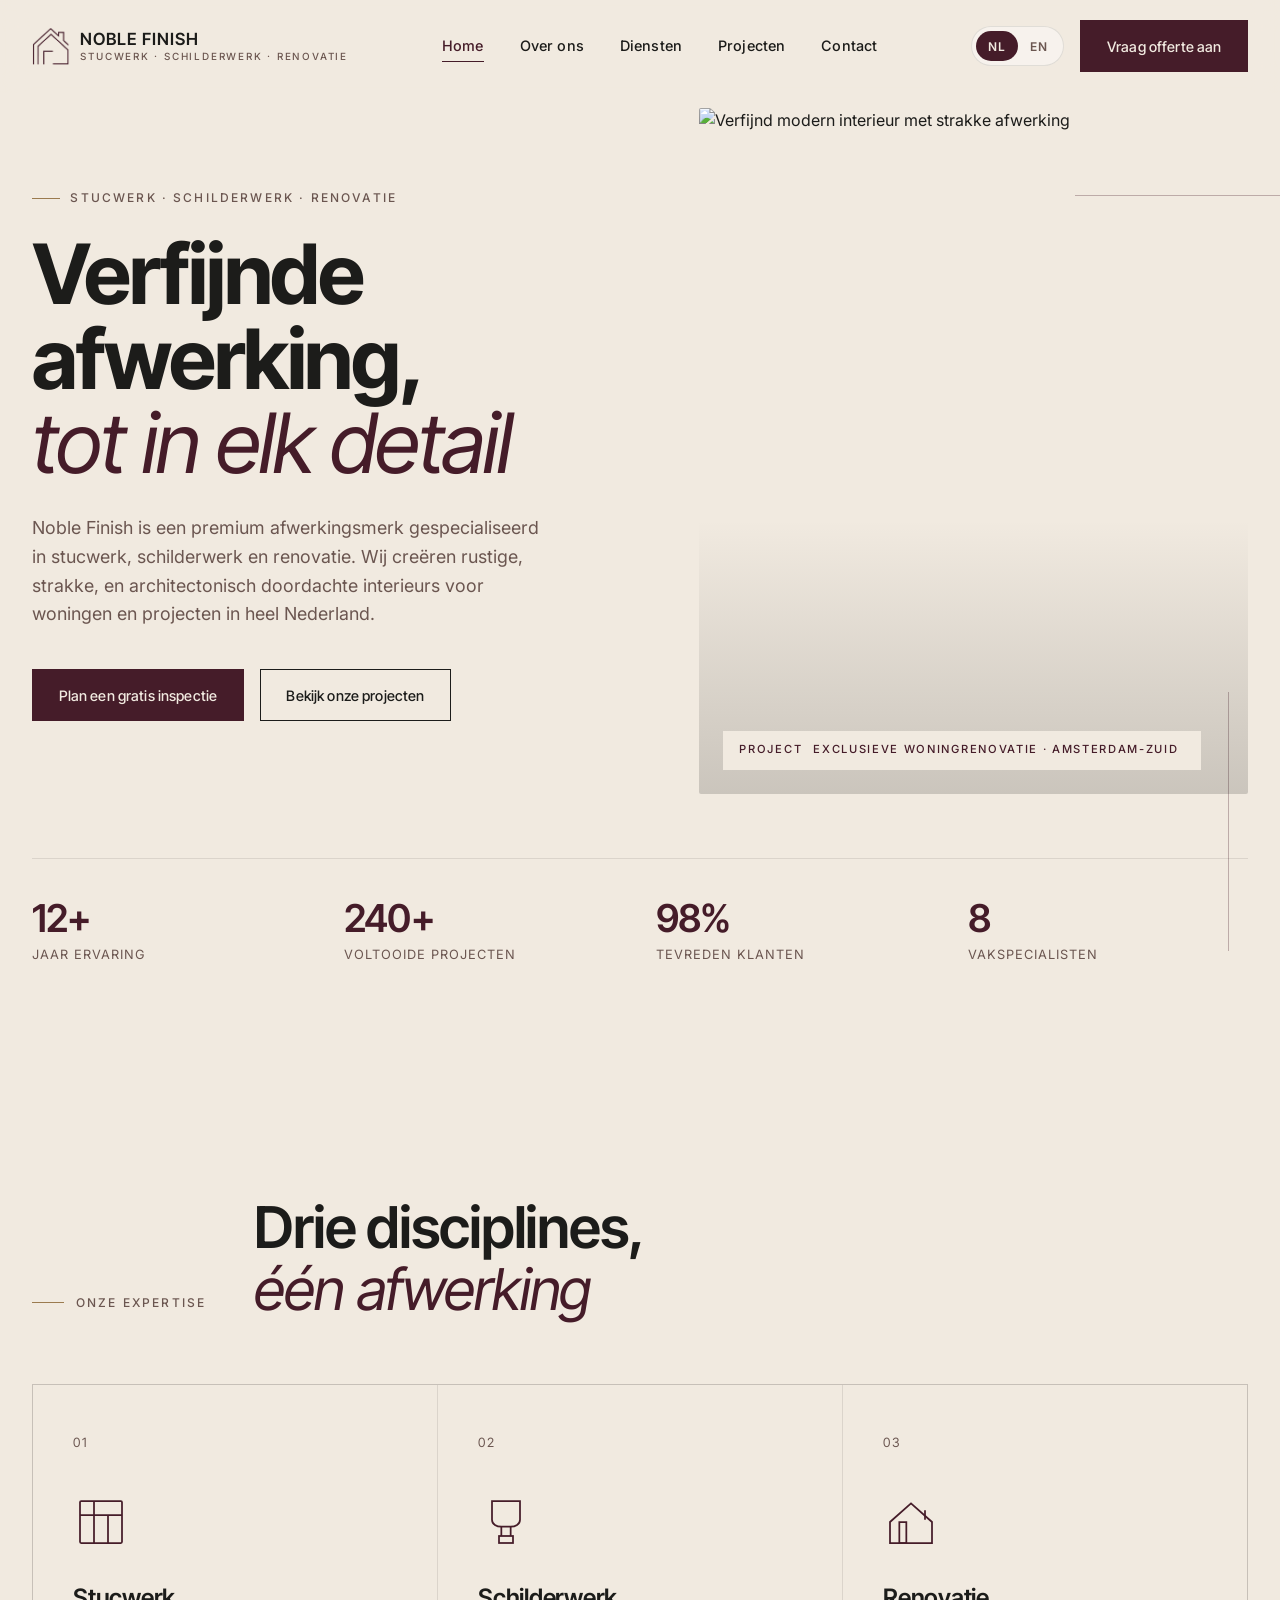
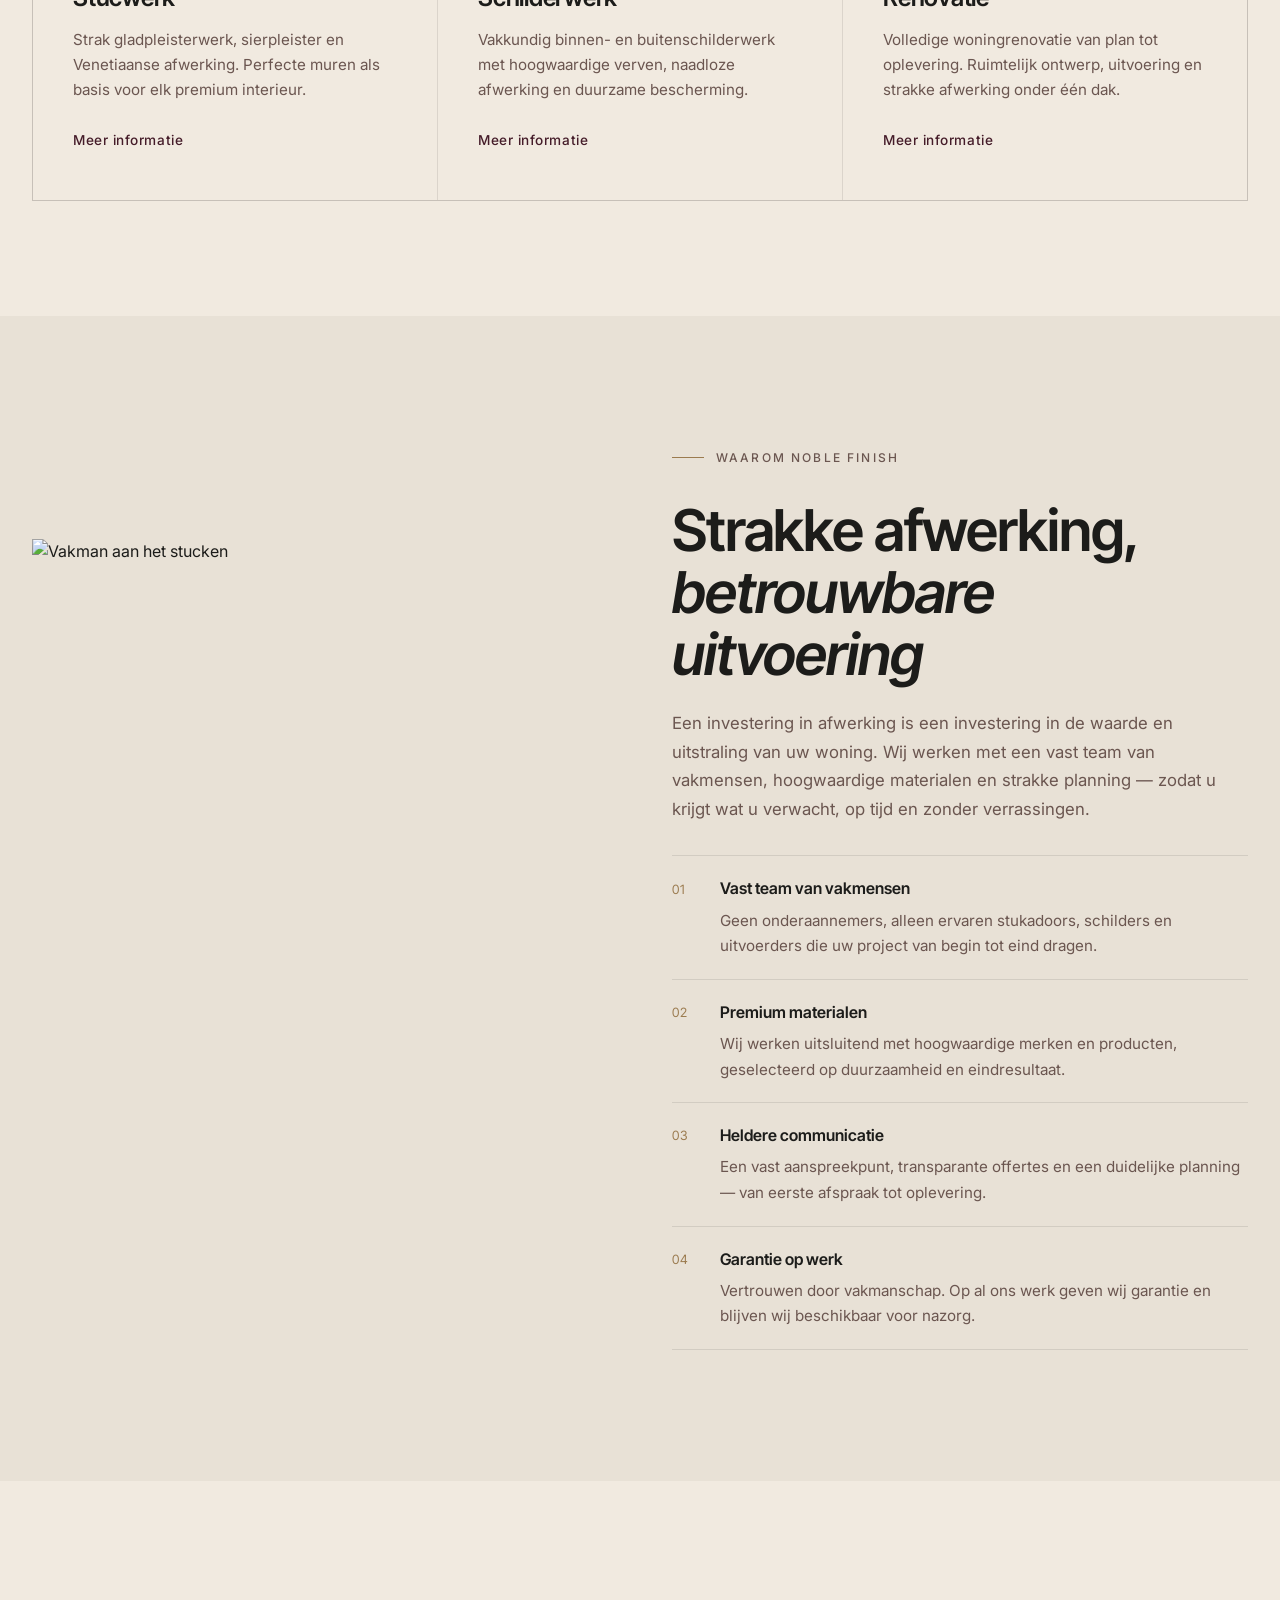
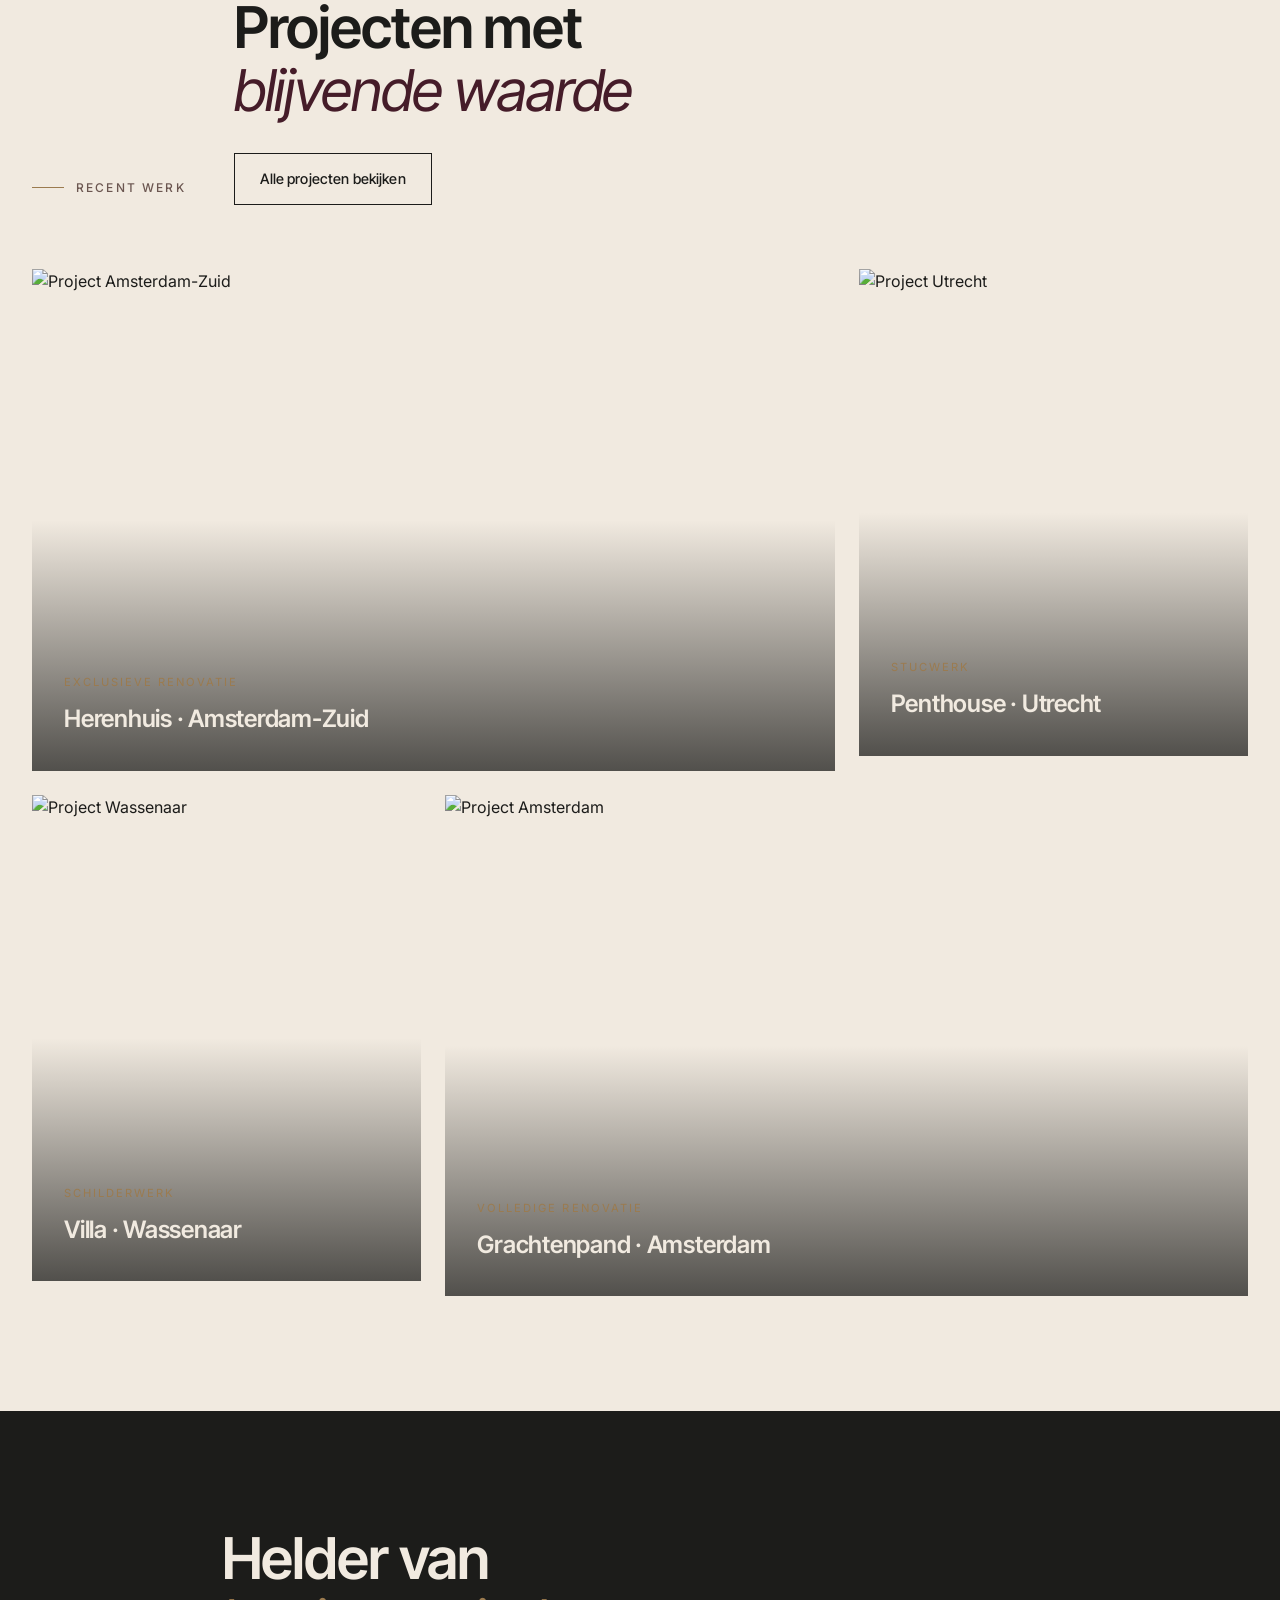
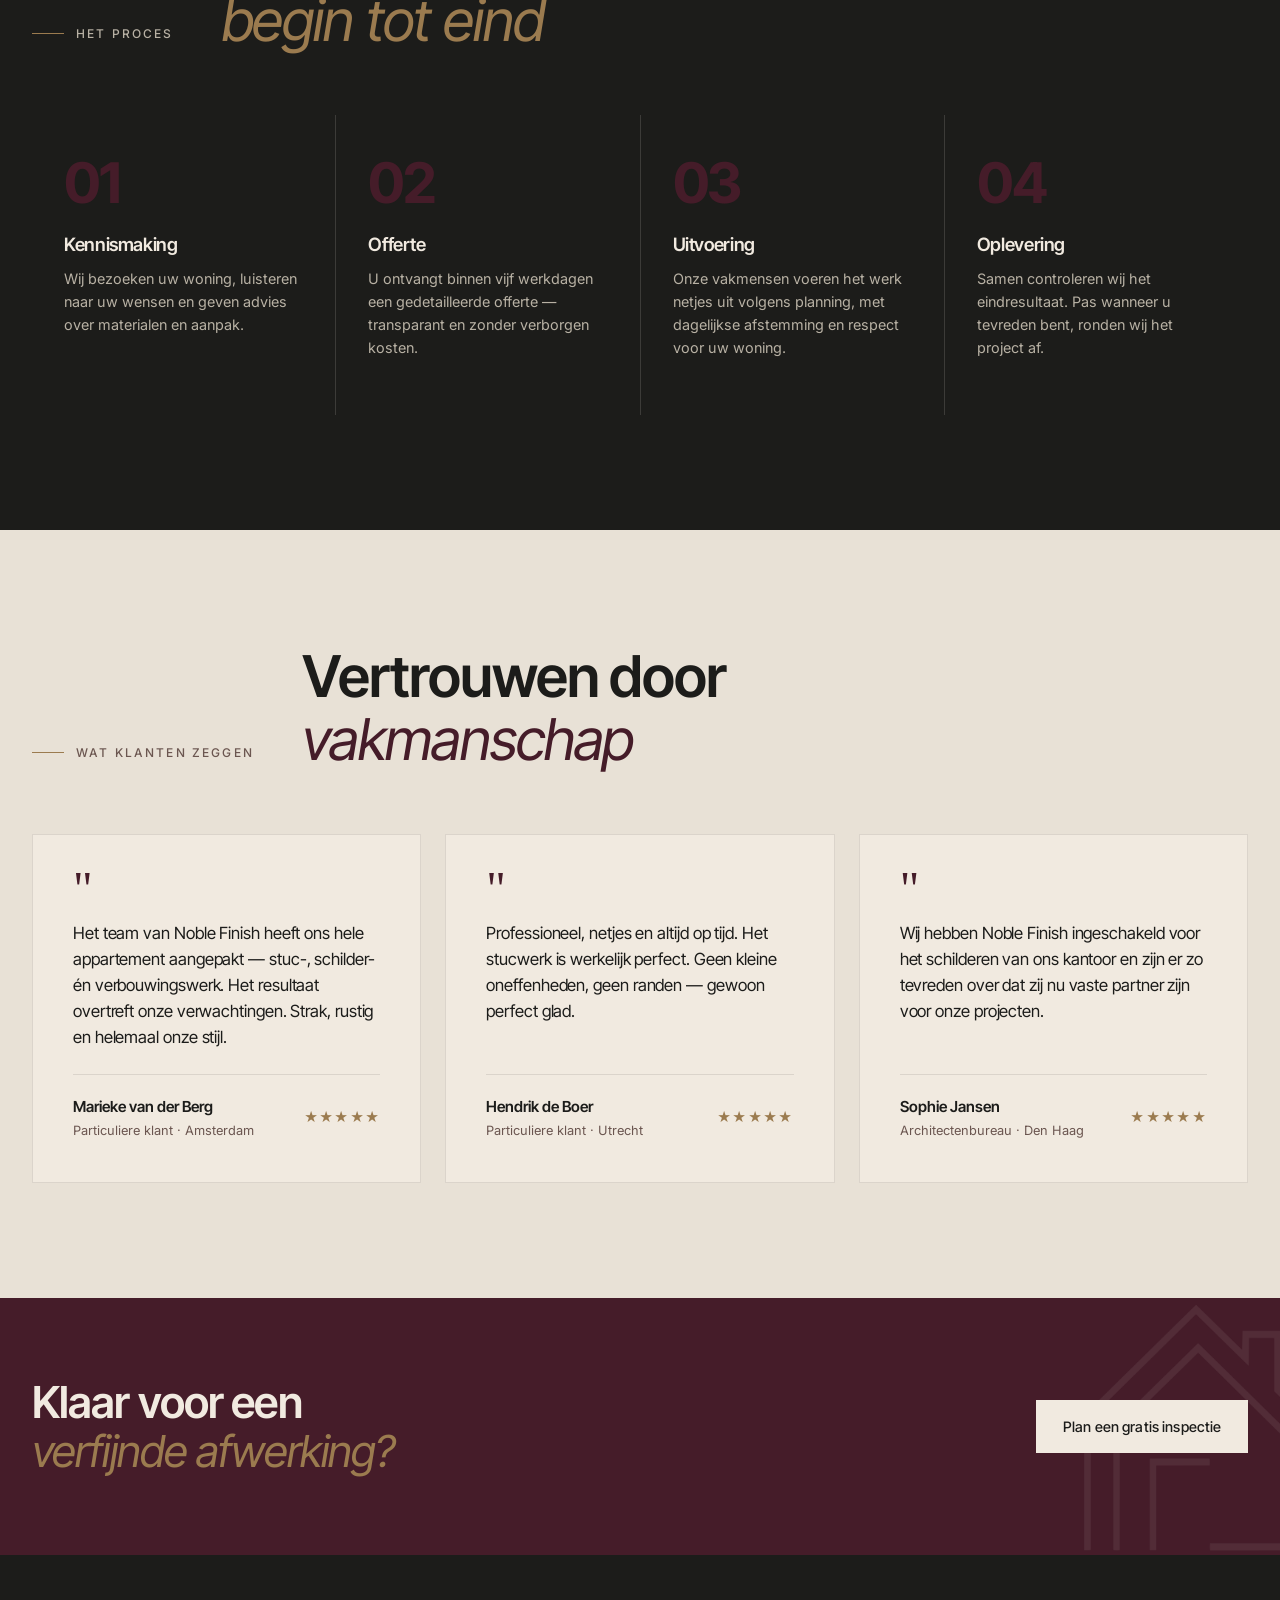
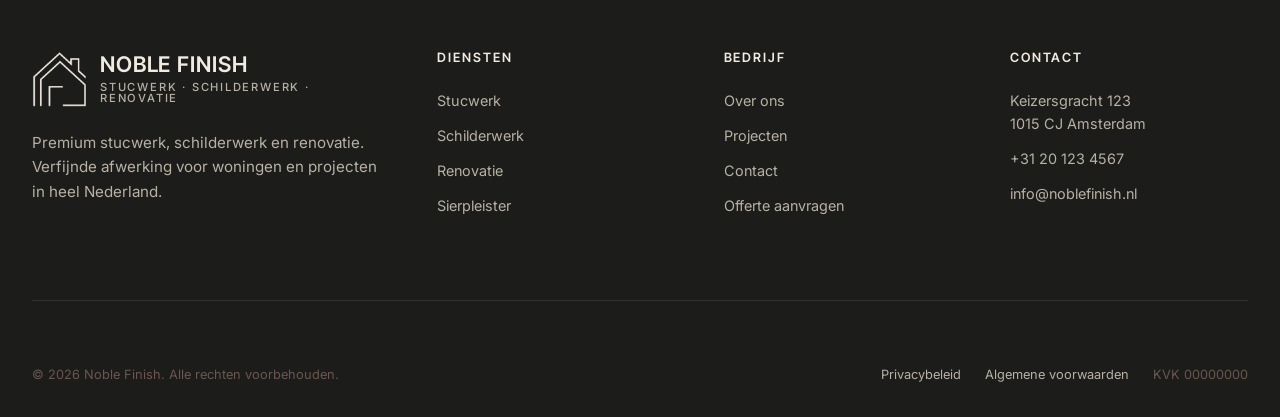
==== index.html @ 4089fd8e "commit" ====
<!DOCTYPE html>
<html lang="nl">
<head>
    <meta charset="UTF-8">
    <meta name="viewport" content="width=device-width, initial-scale=1.0">
    <title>Noble Finish · Premium stucwerk, schilderwerk & renovatie</title>
    <meta name="description" content="Noble Finish — premium stucwerk, schilderwerk en woningrenovatie. Verfijnde afwerking voor woningen en projecten in heel Nederland.">

    <!-- Favicons -->
    <link rel="icon" type="image/png" sizes="32x32" href="assets/logos/icon-color.png">
    <link rel="apple-touch-icon" href="assets/logos/icon-color.png">

    <!-- Fonts: Inter Tight (display) + Inter (body) -->
    <link rel="preconnect" href="https://fonts.googleapis.com">
    <link rel="preconnect" href="https://fonts.gstatic.com" crossorigin>
    <link href="https://fonts.googleapis.com/css2?family=Inter+Tight:ital,wght@0,400;0,500;0,600;0,700;1,400&family=Inter:wght@400;500;600&display=swap" rel="stylesheet">

    <link rel="stylesheet" href="css/styles.css">
</head>
<body>

    <!-- ============ NAVIGATION ============ -->
    <nav class="nav" role="navigation" aria-label="Hoofdnavigatie">
        <div class="container">
            <div class="nav__inner">
                <a href="index.html" class="nav__brand" aria-label="Noble Finish home">
                    <img src="assets/logos/icon-color.png" alt="" class="nav__logo">
                    <span class="nav__brand-text">
                        <span class="nav__brand-name">Noble Finish</span>
                        <span class="nav__brand-tag">Stucwerk · Schilderwerk · Renovatie</span>
                    </span>
                </a>

                <ul class="nav__menu">
                    <li><a href="index.html" class="nav__link" data-i18n="nav.home">Home</a></li>
                    <li><a href="about.html" class="nav__link" data-i18n="nav.about">Over ons</a></li>
                    <li><a href="services.html" class="nav__link" data-i18n="nav.services">Diensten</a></li>
                    <li><a href="projects.html" class="nav__link" data-i18n="nav.projects">Projecten</a></li>
                    <li><a href="contact.html" class="nav__link" data-i18n="nav.contact">Contact</a></li>
                </ul>

                <div class="nav__actions">
                    <div class="lang-toggle desktop-only" role="group" aria-label="Language">
                        <button class="lang-toggle__btn" data-lang="nl" type="button">NL</button>
                        <button class="lang-toggle__btn" data-lang="en" type="button">EN</button>
                    </div>
                    <a href="contact.html" class="btn btn--primary desktop-only" data-i18n="nav.cta">Vraag offerte aan</a>
                    <button class="nav__hamburger" aria-label="Menu" type="button">
                        <span></span><span></span><span></span>
                    </button>
                </div>
            </div>
        </div>
    </nav>

    <!-- ============ MOBILE MENU ============ -->
    <div class="mobile-menu" id="mobileMenu">
        <ul class="mobile-menu__list">
            <li><a href="index.html"    class="mobile-menu__link" data-i18n="nav.home">Home</a></li>
            <li><a href="about.html"    class="mobile-menu__link" data-i18n="nav.about">Over ons</a></li>
            <li><a href="services.html" class="mobile-menu__link" data-i18n="nav.services">Diensten</a></li>
            <li><a href="projects.html" class="mobile-menu__link" data-i18n="nav.projects">Projecten</a></li>
            <li><a href="contact.html"  class="mobile-menu__link" data-i18n="nav.contact">Contact</a></li>
        </ul>
        <div class="mobile-menu__footer">
            <div class="lang-toggle" role="group">
                <button class="lang-toggle__btn" data-lang="nl" type="button">NL</button>
                <button class="lang-toggle__btn" data-lang="en" type="button">EN</button>
            </div>
            <a href="contact.html" class="btn btn--primary" data-i18n="nav.cta">Vraag offerte aan</a>
        </div>
    </div>

    <!-- ============ HERO ============ -->
    <header class="hero">
        <div class="hero__lines" aria-hidden="true"></div>
        <div class="container">
            <div class="hero__grid">
                <div class="hero__content">
                    <div class="hero__eyebrow reveal" data-i18n="hero.eyebrow">Stucwerk · Schilderwerk · Renovatie</div>
                    <h1 class="hero__title reveal" data-delay="1">
                        <span data-i18n="hero.title.l1">Verfijnde afwerking,</span><br>
                        <em data-i18n="hero.title.l2">tot in elk detail</em>
                    </h1>
                    <p class="hero__subtitle reveal" data-delay="2" data-i18n="hero.subtitle">
                        Noble Finish is een premium afwerkingsmerk gespecialiseerd in stucwerk, schilderwerk en renovatie. Wij creëren rustige, strakke, en architectonisch doordachte interieurs voor woningen en projecten in heel Nederland.
                    </p>
                    <div class="hero__actions reveal" data-delay="3">
                        <a href="contact.html" class="btn btn--primary" data-i18n="hero.cta.primary">
                            Plan een gratis inspectie
                            <span class="btn__arrow">→</span>
                        </a>
                        <a href="projects.html" class="btn btn--ghost" data-i18n="hero.cta.secondary">
                            Bekijk onze projecten
                        </a>
                    </div>
                </div>
                <div class="hero__media reveal" data-delay="2">
                    <img src="https://images.unsplash.com/photo-1600585154340-be6161a56a0c?w=1200&q=80" alt="Verfijnd modern interieur met strakke afwerking" loading="eager">
                    <div class="hero__media-tag">
                        <span data-i18n="hero.tag.label">Project</span>
                        <span data-i18n="hero.tag.text">Exclusieve woningrenovatie · Amsterdam-Zuid</span>
                    </div>
                </div>
            </div>

            <!-- Stats row -->
            <div class="hero__stats reveal" data-delay="4">
                <div class="stat">
                    <div class="stat__num" data-i18n="stats.years.num">12+</div>
                    <div class="stat__label" data-i18n="stats.years.label">Jaar ervaring</div>
                </div>
                <div class="stat">
                    <div class="stat__num" data-i18n="stats.projects.num">240+</div>
                    <div class="stat__label" data-i18n="stats.projects.label">Voltooide projecten</div>
                </div>
                <div class="stat">
                    <div class="stat__num" data-i18n="stats.clients.num">98%</div>
                    <div class="stat__label" data-i18n="stats.clients.label">Tevreden klanten</div>
                </div>
                <div class="stat">
                    <div class="stat__num" data-i18n="stats.team.num">8</div>
                    <div class="stat__label" data-i18n="stats.team.label">Vakspecialisten</div>
                </div>
            </div>
        </div>
    </header>

    <!-- ============ SERVICES ============ -->
    <section class="section">
        <div class="container">
            <div class="section-head reveal">
                <div class="section-head__label" data-i18n="services.label">Onze expertise</div>
                <div class="section-head__title">
                    <h2>
                        <span data-i18n="services.title.l1">Drie disciplines,</span><br>
                        <em data-i18n="services.title.l2">één afwerking</em>
                    </h2>
                </div>
            </div>

            <div class="services reveal">
                <a href="services.html" class="service">
                    <div class="service__num" data-i18n="service.1.num">01</div>
                    <svg class="service__icon" viewBox="0 0 48 48" aria-hidden="true">
                        <rect x="6" y="6" width="36" height="36" rx="1"/>
                        <line x1="6" y1="18" x2="42" y2="18"/>
                        <line x1="18" y1="6" x2="18" y2="42"/>
                        <line x1="30" y1="18" x2="30" y2="42"/>
                    </svg>
                    <h3 class="service__title" data-i18n="service.1.title">Stucwerk</h3>
                    <p class="service__desc" data-i18n="service.1.desc">Strak gladpleisterwerk, sierpleister en Venetiaanse afwerking. Perfecte muren als basis voor elk premium interieur.</p>
                    <span class="service__more" data-i18n="service.more">
                        Meer informatie <span class="btn__arrow">→</span>
                    </span>
                </a>

                <a href="services.html" class="service">
                    <div class="service__num" data-i18n="service.2.num">02</div>
                    <svg class="service__icon" viewBox="0 0 48 48" aria-hidden="true">
                        <path d="M12 6 L12 22 C12 26 16 28 20 28 L28 28 C32 28 36 26 36 22 L36 6 Z"/>
                        <line x1="20" y1="28" x2="20" y2="36"/>
                        <line x1="28" y1="28" x2="28" y2="36"/>
                        <rect x="18" y="36" width="12" height="6"/>
                    </svg>
                    <h3 class="service__title" data-i18n="service.2.title">Schilderwerk</h3>
                    <p class="service__desc" data-i18n="service.2.desc">Vakkundig binnen- en buitenschilderwerk met hoogwaardige verven, naadloze afwerking en duurzame bescherming.</p>
                    <span class="service__more" data-i18n="service.more">
                        Meer informatie <span class="btn__arrow">→</span>
                    </span>
                </a>

                <a href="services.html" class="service">
                    <div class="service__num" data-i18n="service.3.num">03</div>
                    <svg class="service__icon" viewBox="0 0 48 48" aria-hidden="true">
                        <path d="M6 24 L24 8 L42 24 L42 42 L6 42 Z"/>
                        <path d="M14 24 L20 24 L20 42 L14 42 Z"/>
                        <line x1="36" y1="14" x2="36" y2="22"/>
                    </svg>
                    <h3 class="service__title" data-i18n="service.3.title">Renovatie</h3>
                    <p class="service__desc" data-i18n="service.3.desc">Volledige woningrenovatie van plan tot oplevering. Ruimtelijk ontwerp, uitvoering en strakke afwerking onder één dak.</p>
                    <span class="service__more" data-i18n="service.more">
                        Meer informatie <span class="btn__arrow">→</span>
                    </span>
                </a>
            </div>
        </div>
    </section>

    <!-- ============ WHY US (FEATURE BLOCK) ============ -->
    <section class="section section--alt">
        <div class="container">
            <div class="feature">
                <div class="feature__media reveal">
                    <img src="https://images.unsplash.com/photo-1600210491892-03d54c0aaf87?w=1000&q=80" alt="Vakman aan het stucken" loading="lazy">
                </div>
                <div class="feature__content reveal" data-delay="1">
                    <div class="section-head__label" data-i18n="why.label" style="margin-bottom: 1.5rem">Waarom Noble Finish</div>
                    <h2 style="margin-bottom: 1.5rem">
                        <span data-i18n="why.title.l1">Strakke afwerking,</span><br>
                        <em data-i18n="why.title.l2">betrouwbare uitvoering</em>
                    </h2>
                    <p data-i18n="why.desc" style="color: var(--text-muted); font-size: 1.05rem; line-height: 1.7">
                        Een investering in afwerking is een investering in de waarde en uitstraling van uw woning.
                    </p>

                    <ul class="feature__list">
                        <li>
                            <span class="feature__list-num">01</span>
                            <div class="feature__list-text">
                                <strong data-i18n="why.point.1.title">Vast team van vakmensen</strong>
                                <span data-i18n="why.point.1.desc">Geen onderaannemers, alleen ervaren stukadoors, schilders en uitvoerders die uw project van begin tot eind dragen.</span>
                            </div>
                        </li>
                        <li>
                            <span class="feature__list-num">02</span>
                            <div class="feature__list-text">
                                <strong data-i18n="why.point.2.title">Premium materialen</strong>
                                <span data-i18n="why.point.2.desc">Wij werken uitsluitend met hoogwaardige merken en producten, geselecteerd op duurzaamheid en eindresultaat.</span>
                            </div>
                        </li>
                        <li>
                            <span class="feature__list-num">03</span>
                            <div class="feature__list-text">
                                <strong data-i18n="why.point.3.title">Heldere communicatie</strong>
                                <span data-i18n="why.point.3.desc">Een vast aanspreekpunt, transparante offertes en een duidelijke planning — van eerste afspraak tot oplevering.</span>
                            </div>
                        </li>
                        <li>
                            <span class="feature__list-num">04</span>
                            <div class="feature__list-text">
                                <strong data-i18n="why.point.4.title">Garantie op werk</strong>
                                <span data-i18n="why.point.4.desc">Vertrouwen door vakmanschap. Op al ons werk geven wij garantie en blijven wij beschikbaar voor nazorg.</span>
                            </div>
                        </li>
                    </ul>
                </div>
            </div>
        </div>
    </section>

    <!-- ============ PROJECTS PREVIEW ============ -->
    <section class="section">
        <div class="container">
            <div class="section-head reveal">
                <div class="section-head__label" data-i18n="projects.home.label">Recent werk</div>
                <div class="section-head__title" style="display: flex; justify-content: space-between; align-items: end; gap: 2rem; flex-wrap: wrap;">
                    <h2>
                        <span data-i18n="projects.home.title.l1">Projecten met</span><br>
                        <em data-i18n="projects.home.title.l2">blijvende waarde</em>
                    </h2>
                    <a href="projects.html" class="btn btn--ghost" data-i18n="projects.home.cta">Alle projecten bekijken</a>
                </div>
            </div>

            <div class="projects-grid">
                <a href="projects.html" class="project project--wide reveal">
                    <img src="https://images.unsplash.com/photo-1600210491369-e753d80a41f3?w=1400&q=80" alt="Project Amsterdam-Zuid" class="project__img" loading="lazy">
                    <div class="project__overlay">
                        <div class="project__category" data-i18n="proj.1.cat">Exclusieve renovatie</div>
                        <div class="project__title" data-i18n="proj.1.title">Herenhuis · Amsterdam-Zuid</div>
                    </div>
                </a>
                <a href="projects.html" class="project project--small reveal" data-delay="1">
                    <img src="https://images.unsplash.com/photo-1615875605825-5eb9bb5d52ac?w=900&q=80" alt="Project Utrecht" class="project__img" loading="lazy">
                    <div class="project__overlay">
                        <div class="project__category" data-i18n="proj.2.cat">Stucwerk</div>
                        <div class="project__title" data-i18n="proj.2.title">Penthouse · Utrecht</div>
                    </div>
                </a>
                <a href="projects.html" class="project project--small reveal" data-delay="1">
                    <img src="https://images.unsplash.com/photo-1618221195710-dd6b41faaea6?w=900&q=80" alt="Project Wassenaar" class="project__img" loading="lazy">
                    <div class="project__overlay">
                        <div class="project__category" data-i18n="proj.3.cat">Schilderwerk</div>
                        <div class="project__title" data-i18n="proj.3.title">Villa · Wassenaar</div>
                    </div>
                </a>
                <a href="projects.html" class="project project--wide reveal" data-delay="2">
                    <img src="https://images.unsplash.com/photo-1567016432779-094069958ea5?w=1400&q=80" alt="Project Amsterdam" class="project__img" loading="lazy">
                    <div class="project__overlay">
                        <div class="project__category" data-i18n="proj.4.cat">Volledige renovatie</div>
                        <div class="project__title" data-i18n="proj.4.title">Grachtenpand · Amsterdam</div>
                    </div>
                </a>
            </div>
        </div>
    </section>

    <!-- ============ PROCESS ============ -->
    <section class="section section--dark">
        <div class="container">
            <div class="section-head reveal">
                <div class="section-head__label" data-i18n="process.label">Het proces</div>
                <div class="section-head__title">
                    <h2>
                        <span data-i18n="process.title.l1">Helder van</span><br>
                        <em data-i18n="process.title.l2">begin tot eind</em>
                    </h2>
                </div>
            </div>

            <div class="process reveal">
                <div class="process__step">
                    <div class="process__num">01</div>
                    <h3 class="process__title" data-i18n="process.1.title">Kennismaking</h3>
                    <p class="process__desc" data-i18n="process.1.desc">Wij bezoeken uw woning, luisteren naar uw wensen en geven advies over materialen en aanpak.</p>
                </div>
                <div class="process__step">
                    <div class="process__num">02</div>
                    <h3 class="process__title" data-i18n="process.2.title">Offerte</h3>
                    <p class="process__desc" data-i18n="process.2.desc">U ontvangt binnen vijf werkdagen een gedetailleerde offerte — transparant en zonder verborgen kosten.</p>
                </div>
                <div class="process__step">
                    <div class="process__num">03</div>
                    <h3 class="process__title" data-i18n="process.3.title">Uitvoering</h3>
                    <p class="process__desc" data-i18n="process.3.desc">Onze vakmensen voeren het werk netjes uit volgens planning, met dagelijkse afstemming en respect voor uw woning.</p>
                </div>
                <div class="process__step">
                    <div class="process__num">04</div>
                    <h3 class="process__title" data-i18n="process.4.title">Oplevering</h3>
                    <p class="process__desc" data-i18n="process.4.desc">Samen controleren wij het eindresultaat. Pas wanneer u tevreden bent, ronden wij het project af.</p>
                </div>
            </div>
        </div>
    </section>

    <!-- ============ TESTIMONIALS ============ -->
    <section class="section section--alt">
        <div class="container">
            <div class="section-head reveal">
                <div class="section-head__label" data-i18n="test.label">Wat klanten zeggen</div>
                <div class="section-head__title">
                    <h2>
                        <span data-i18n="test.title.l1">Vertrouwen door</span><br>
                        <em data-i18n="test.title.l2">vakmanschap</em>
                    </h2>
                </div>
            </div>

            <div class="testimonials-grid">
                <article class="testimonial reveal">
                    <p class="testimonial__quote" data-i18n="test.1.quote">Het team van Noble Finish heeft ons hele appartement aangepakt — stuc-, schilder- én verbouwingswerk. Het resultaat overtreft onze verwachtingen.</p>
                    <div class="testimonial__author">
                        <div>
                            <div class="testimonial__name" data-i18n="test.1.name">Marieke van der Berg</div>
                            <div class="testimonial__role" data-i18n="test.1.role">Particuliere klant · Amsterdam</div>
                        </div>
                        <div class="testimonial__stars" style="margin-left: auto">★★★★★</div>
                    </div>
                </article>

                <article class="testimonial reveal" data-delay="1">
                    <p class="testimonial__quote" data-i18n="test.2.quote">Professioneel, netjes en altijd op tijd. Het stucwerk is werkelijk perfect.</p>
                    <div class="testimonial__author">
                        <div>
                            <div class="testimonial__name" data-i18n="test.2.name">Hendrik de Boer</div>
                            <div class="testimonial__role" data-i18n="test.2.role">Particuliere klant · Utrecht</div>
                        </div>
                        <div class="testimonial__stars" style="margin-left: auto">★★★★★</div>
                    </div>
                </article>

                <article class="testimonial reveal" data-delay="2">
                    <p class="testimonial__quote" data-i18n="test.3.quote">Wij hebben Noble Finish ingeschakeld voor het schilderen van ons kantoor en zijn er zo tevreden over dat zij nu vaste partner zijn voor onze projecten.</p>
                    <div class="testimonial__author">
                        <div>
                            <div class="testimonial__name" data-i18n="test.3.name">Sophie Jansen</div>
                            <div class="testimonial__role" data-i18n="test.3.role">Architectenbureau · Den Haag</div>
                        </div>
                        <div class="testimonial__stars" style="margin-left: auto">★★★★★</div>
                    </div>
                </article>
            </div>
        </div>
    </section>

    <!-- ============ CTA STRIP ============ -->
    <section class="cta-strip">
        <img src="assets/logos/icon-white.png" alt="" class="cta-strip__decoration" aria-hidden="true">
        <div class="container">
            <div class="cta-strip__inner reveal">
                <h2>
                    <span data-i18n="cta.title.l1">Klaar voor een</span><br>
                    <em data-i18n="cta.title.l2">verfijnde afwerking?</em>
                </h2>
                <a href="contact.html" class="btn btn--light" data-i18n="cta.button">
                    Plan een gratis inspectie
                    <span class="btn__arrow">→</span>
                </a>
            </div>
        </div>
    </section>

    <!-- ============ FOOTER ============ -->
    <footer class="footer">
        <div class="container">
            <div class="footer__grid">
                <div>
                    <div class="footer__brand">
                        <img src="assets/logos/icon-white.png" alt="" class="footer__brand-logo">
                        <span class="footer__brand-text">
                            <span class="footer__brand-name">Noble Finish</span>
                            <span class="footer__brand-tag">Stucwerk · Schilderwerk · Renovatie</span>
                        </span>
                    </div>
                    <p class="footer__tagline" data-i18n="footer.tagline">Premium stucwerk, schilderwerk en renovatie. Verfijnde afwerking voor woningen en projecten in heel Nederland.</p>
                </div>
                <div>
                    <h4 class="footer__heading" data-i18n="footer.col2.heading">Diensten</h4>
                    <ul class="footer__list">
                        <li><a href="services.html" data-i18n="footer.col2.l1">Stucwerk</a></li>
                        <li><a href="services.html" data-i18n="footer.col2.l2">Schilderwerk</a></li>
                        <li><a href="services.html" data-i18n="footer.col2.l3">Renovatie</a></li>
                        <li><a href="services.html" data-i18n="footer.col2.l4">Sierpleister</a></li>
                    </ul>
                </div>
                <div>
                    <h4 class="footer__heading" data-i18n="footer.col3.heading">Bedrijf</h4>
                    <ul class="footer__list">
                        <li><a href="about.html" data-i18n="footer.col3.l1">Over ons</a></li>
                        <li><a href="projects.html" data-i18n="footer.col3.l2">Projecten</a></li>
                        <li><a href="contact.html" data-i18n="footer.col3.l3">Contact</a></li>
                        <li><a href="contact.html" data-i18n="footer.col3.l4">Offerte aanvragen</a></li>
                    </ul>
                </div>
                <div>
                    <h4 class="footer__heading" data-i18n="footer.col4.heading">Contact</h4>
                    <ul class="footer__list">
                        <li data-i18n="footer.col4.address">Keizersgracht 123<br>1015 CJ Amsterdam</li>
                        <li><a href="tel:+31201234567" data-i18n="footer.col4.phone">+31 20 123 4567</a></li>
                        <li><a href="mailto:info@noblefinish.nl" data-i18n="footer.col4.email">info@noblefinish.nl</a></li>
                    </ul>
                </div>
            </div>

            <div class="footer__bottom">
                <div data-i18n="footer.copyright">© 2026 Noble Finish. Alle rechten voorbehouden.</div>
                <div class="footer__legal">
                    <a href="#" data-i18n="footer.privacy">Privacybeleid</a>
                    <a href="#" data-i18n="footer.terms">Algemene voorwaarden</a>
                    <span data-i18n="footer.kvk">KVK 00000000</span>
                </div>
            </div>
        </div>
    </footer>

    <script src="js/translations.js"></script>
    <script src="js/main.js"></script>
</body>
</html>
---- css/styles.css ----
/* =========================================================
   NOBLE FINISH — Brand Stylesheet
   Premium finishing, plastering & renovation
   Brand guidelines compliance:
   - Colors: Burgundy 25–20%, Black 8–10%, Ivory 55–60%,
     Brown 8–12%, Greige 8–12%, Gold 2–3%
   - Typography: Neue Haas Grotesk Display Pro (headings),
     Degular (body) — substituted with high-quality web equivalents
   ========================================================= */

/* -------- Design tokens -------- */
:root {
    /* Brand palette (from Brand Identity Guidelines) */
    --burgundy:    #451C29;
    --burgundy-2:  #5A2535;     /* slightly lifted burgundy for hovers */
    --charcoal:    #1C1C1A;
    --ivory:       #F1EAE0;
    --ivory-2:     #E8E1D6;     /* slightly deeper ivory for sections */
    --brown:       #6B5650;
    --greige:      #B8B1A4;
    --greige-2:    #D4CDC0;     /* soft greige tint */
    --gold:        #9B7B4F;
    --white:       #FFFFFF;
    --black:       #000000;

    /* Functional tokens */
    --bg:          var(--ivory);
    --bg-alt:      var(--ivory-2);
    --bg-dark:     var(--charcoal);
    --text:        var(--charcoal);
    --text-muted:  var(--brown);
    --accent:      var(--burgundy);
    --line:        rgba(28, 28, 26, 0.10);
    --line-soft:   rgba(28, 28, 26, 0.06);

    /* Typography (Neue Haas Grotesk → Inter Tight as closest free
       Grotesk; Degular → Inter for body — both refined, swiss,
       neutral. Could be swapped for licensed fonts later.) */
    --font-display: "Inter Tight", "Neue Haas Grotesk", "Helvetica Neue", Helvetica, Arial, sans-serif;
    --font-body:    "Inter", "Degular", -apple-system, BlinkMacSystemFont, "Segoe UI", sans-serif;

    /* Layout */
    --container:   1280px;
    --gutter:      clamp(1.25rem, 4vw, 2rem);
    --section-y:   clamp(4rem, 9vw, 7.5rem);

    /* Motion */
    --ease:        cubic-bezier(0.22, 0.61, 0.36, 1);
    --ease-out:    cubic-bezier(0.16, 1, 0.3, 1);
    --dur:         0.5s;
    --dur-fast:    0.25s;
}

/* -------- Reset & base -------- */
*, *::before, *::after { box-sizing: border-box; }
html { scroll-behavior: smooth; -webkit-text-size-adjust: 100%; }
body {
    margin: 0;
    font-family: var(--font-body);
    font-size: 16px;
    line-height: 1.6;
    color: var(--text);
    background: var(--bg);
    -webkit-font-smoothing: antialiased;
    -moz-osx-font-smoothing: grayscale;
    overflow-x: hidden;
}
img { max-width: 100%; height: auto; display: block; }
a { color: inherit; text-decoration: none; }
button { font: inherit; cursor: pointer; border: none; background: none; color: inherit; }

/* Typography hierarchy — display font for headings */
h1, h2, h3, h4, h5, h6 {
    font-family: var(--font-display);
    font-weight: 600;
    line-height: 1.08;
    letter-spacing: -0.02em;
    color: var(--charcoal);
    margin: 0;
}
h1 { font-size: clamp(2.5rem, 6.5vw, 5.5rem); font-weight: 700; }
h2 { font-size: clamp(2rem, 4.5vw, 3.75rem); }
h3 { font-size: clamp(1.4rem, 2.4vw, 2rem); }
h4 { font-size: clamp(1.1rem, 1.6vw, 1.35rem); }
p  { margin: 0 0 1rem; }

::selection { background: var(--burgundy); color: var(--ivory); }

/* -------- Container -------- */
.container {
    width: 100%;
    max-width: var(--container);
    margin: 0 auto;
    padding-left: var(--gutter);
    padding-right: var(--gutter);
}
.container--wide { max-width: 1440px; }

/* =========================================================
   NAVIGATION
   ========================================================= */
.nav {
    position: fixed;
    top: 0;
    left: 0;
    right: 0;
    z-index: 100;
    padding: 1.25rem 0;
    background: rgba(241, 234, 224, 0.85);
    backdrop-filter: blur(14px);
    -webkit-backdrop-filter: blur(14px);
    border-bottom: 1px solid transparent;
    transition: padding var(--dur-fast) var(--ease),
                background var(--dur-fast) var(--ease),
                border-color var(--dur-fast) var(--ease);
}
.nav.is-scrolled {
    padding: 0.75rem 0;
    background: rgba(241, 234, 224, 0.96);
    border-bottom-color: var(--line);
}
.nav__inner {
    display: flex;
    align-items: center;
    justify-content: space-between;
    gap: 2rem;
}
.nav__brand {
    display: flex;
    align-items: center;
    gap: 0.65rem;
    flex-shrink: 0;
    text-decoration: none;
}
.nav__logo {
    height: 38px;
    width: auto;
    display: block;
    flex-shrink: 0;
    transition: height var(--dur-fast) var(--ease);
}
.nav.is-scrolled .nav__logo { height: 32px; }
.nav__brand-text {
    display: flex;
    flex-direction: column;
    line-height: 1;
}
.nav__brand-name {
    font-family: var(--font-display);
    font-weight: 600;
    font-size: 1.05rem;
    letter-spacing: 0.05em;
    color: var(--charcoal);
    text-transform: uppercase;
}
.nav__brand-tag {
    font-size: 0.62rem;
    font-weight: 500;
    letter-spacing: 0.18em;
    text-transform: uppercase;
    color: var(--text-muted);
    margin-top: 0.25rem;
}
@media (max-width: 480px) {
    .nav__brand-tag { display: none; }
    .nav__brand-name { font-size: 0.95rem; }
    .nav__logo { height: 32px; }
}

.nav__menu {
    display: flex;
    align-items: center;
    gap: 2.25rem;
    list-style: none;
    margin: 0;
    padding: 0;
}
.nav__link {
    position: relative;
    font-size: 0.9rem;
    font-weight: 500;
    letter-spacing: 0.01em;
    color: var(--charcoal);
    padding: 0.5rem 0;
    transition: color var(--dur-fast) var(--ease);
}
.nav__link::after {
    content: '';
    position: absolute;
    bottom: 0;
    left: 0;
    right: 0;
    height: 1px;
    background: var(--burgundy);
    transform: scaleX(0);
    transform-origin: left;
    transition: transform var(--dur) var(--ease-out);
}
.nav__link:hover { color: var(--burgundy); }
.nav__link:hover::after,
.nav__link.is-active::after { transform: scaleX(1); }
.nav__link.is-active { color: var(--burgundy); }

.nav__actions {
    display: flex;
    align-items: center;
    gap: 1rem;
}

/* Language toggle */
.lang-toggle {
    display: inline-flex;
    align-items: center;
    border: 1px solid var(--line);
    border-radius: 999px;
    padding: 0.25rem;
    background: rgba(255,255,255,0.4);
}
.lang-toggle__btn {
    font-size: 0.75rem;
    font-weight: 600;
    letter-spacing: 0.06em;
    padding: 0.35rem 0.75rem;
    border-radius: 999px;
    color: var(--text-muted);
    transition: all var(--dur-fast) var(--ease);
}
.lang-toggle__btn.is-active {
    background: var(--burgundy);
    color: var(--ivory);
}

/* CTA button (used in nav and elsewhere) */
.btn {
    display: inline-flex;
    align-items: center;
    gap: 0.6rem;
    font-family: var(--font-display);
    font-size: 0.9rem;
    font-weight: 500;
    letter-spacing: 0.01em;
    padding: 0.85rem 1.6rem;
    border-radius: 0;
    transition: all var(--dur-fast) var(--ease);
    cursor: pointer;
    white-space: nowrap;
}
.btn--primary {
    background: var(--burgundy);
    color: var(--ivory);
    border: 1px solid var(--burgundy);
}
.btn--primary:hover {
    background: var(--burgundy-2);
    border-color: var(--burgundy-2);
    transform: translateY(-1px);
}
.btn--ghost {
    background: transparent;
    color: var(--charcoal);
    border: 1px solid var(--charcoal);
}
.btn--ghost:hover {
    background: var(--charcoal);
    color: var(--ivory);
}
.btn--light {
    background: var(--ivory);
    color: var(--charcoal);
    border: 1px solid var(--ivory);
}
.btn--light:hover {
    background: transparent;
    color: var(--ivory);
}
.btn__arrow {
    display: inline-block;
    transition: transform var(--dur-fast) var(--ease);
}
.btn:hover .btn__arrow { transform: translateX(4px); }

/* Hamburger (mobile only by default — applied in media query) */
.nav__hamburger {
    display: flex;
    flex-direction: column;
    justify-content: center;
    gap: 5px;
    width: 28px;
    height: 28px;
    cursor: pointer;
}
.nav__hamburger span {
    display: block;
    width: 100%;
    height: 1.5px;
    background: var(--charcoal);
    transition: transform var(--dur-fast) var(--ease),
                opacity var(--dur-fast) var(--ease);
}
.nav__hamburger.is-open span:nth-child(1) { transform: translateY(6.5px) rotate(45deg); }
.nav__hamburger.is-open span:nth-child(2) { opacity: 0; }
.nav__hamburger.is-open span:nth-child(3) { transform: translateY(-6.5px) rotate(-45deg); }

/* Mobile menu overlay */
.mobile-menu {
    position: fixed;
    inset: 0;
    background: var(--ivory);
    z-index: 90;
    padding: 6rem var(--gutter) 2rem;
    transform: translateX(100%);
    transition: transform var(--dur) var(--ease-out);
    overflow-y: auto;
    visibility: hidden;
}
.mobile-menu.is-open {
    transform: translateX(0);
    visibility: visible;
}
.mobile-menu__list {
    list-style: none;
    margin: 0;
    padding: 0;
    display: flex;
    flex-direction: column;
    gap: 0.5rem;
}
.mobile-menu__link {
    display: block;
    font-family: var(--font-display);
    font-size: 1.75rem;
    font-weight: 600;
    letter-spacing: -0.01em;
    padding: 0.75rem 0;
    color: var(--charcoal);
    border-bottom: 1px solid var(--line);
}
.mobile-menu__link.is-active { color: var(--burgundy); }
.mobile-menu__footer {
    margin-top: 2.5rem;
    display: flex;
    flex-direction: column;
    gap: 1.25rem;
}

/* =========================================================
   HERO
   ========================================================= */
.hero {
    position: relative;
    min-height: 100vh;
    padding-top: clamp(6rem, 12vh, 9rem);
    padding-bottom: var(--section-y);
    overflow: hidden;
    background: var(--ivory);
}
.hero__grid {
    display: grid;
    grid-template-columns: 1.1fr 1fr;
    gap: clamp(2rem, 5vw, 5rem);
    align-items: center;
}
.hero__content { position: relative; z-index: 2; }
.hero__eyebrow {
    display: inline-flex;
    align-items: center;
    gap: 0.65rem;
    font-size: 0.75rem;
    font-weight: 500;
    letter-spacing: 0.18em;
    text-transform: uppercase;
    color: var(--text-muted);
    margin-bottom: 1.5rem;
}
.hero__eyebrow::before {
    content: '';
    display: block;
    width: 28px;
    height: 1px;
    background: var(--gold);
}
.hero__title {
    font-size: clamp(2.5rem, 6.5vw, 5.5rem);
    font-weight: 700;
    line-height: 1.02;
    letter-spacing: -0.025em;
    color: var(--charcoal);
    margin-bottom: 1.75rem;
}
.hero__title em {
    font-style: italic;
    font-weight: 400;
    color: var(--burgundy);
}
.hero__subtitle {
    font-size: clamp(1rem, 1.4vw, 1.15rem);
    line-height: 1.6;
    color: var(--text-muted);
    max-width: 32rem;
    margin-bottom: 2.5rem;
}
.hero__actions {
    display: flex;
    gap: 1rem;
    flex-wrap: wrap;
}
.hero__media {
    position: relative;
    aspect-ratio: 4/5;
    overflow: hidden;
    border-radius: 2px;
}
.hero__media img {
    width: 100%;
    height: 100%;
    object-fit: cover;
    transition: transform 1.4s var(--ease-out);
}
.hero__media::after {
    content: '';
    position: absolute;
    inset: 0;
    background: linear-gradient(180deg, transparent 60%, rgba(28,28,26,0.18));
    pointer-events: none;
}
.hero__media-tag {
    position: absolute;
    bottom: 1.5rem;
    left: 1.5rem;
    z-index: 2;
    background: var(--ivory);
    padding: 0.65rem 1rem;
    font-size: 0.7rem;
    font-weight: 500;
    letter-spacing: 0.15em;
    text-transform: uppercase;
    color: var(--charcoal);
}
.hero__media-tag span { color: var(--burgundy); margin-right: 0.4rem; }

/* Decorative architectural lines */
.hero__lines {
    position: absolute;
    top: 0;
    right: 0;
    width: 50%;
    height: 100%;
    pointer-events: none;
    opacity: 0.5;
}
.hero__lines::before,
.hero__lines::after {
    content: '';
    position: absolute;
    background: var(--burgundy);
    opacity: 0.6;
}
.hero__lines::before {
    top: 18%;
    right: 0;
    width: 32%;
    height: 1px;
}
.hero__lines::after {
    bottom: 12%;
    right: 8%;
    width: 1px;
    height: 24%;
}

.hero__stats {
    margin-top: 4rem;
    padding-top: 2.5rem;
    border-top: 1px solid var(--line);
    display: grid;
    grid-template-columns: repeat(4, 1fr);
    gap: 2rem;
}
.stat__num {
    font-family: var(--font-display);
    font-size: clamp(1.75rem, 3vw, 2.5rem);
    font-weight: 600;
    color: var(--burgundy);
    line-height: 1;
    margin-bottom: 0.5rem;
    letter-spacing: -0.02em;
}
.stat__label {
    font-size: 0.8rem;
    letter-spacing: 0.08em;
    text-transform: uppercase;
    color: var(--text-muted);
}

/* =========================================================
   SECTION HEADERS (shared)
   ========================================================= */
.section {
    padding: var(--section-y) 0;
    position: relative;
}
.section--alt { background: var(--ivory-2); }
.section--dark { background: var(--charcoal); color: var(--ivory); }
.section--dark h2,
.section--dark h3 { color: var(--ivory); }

.section-head {
    display: grid;
    grid-template-columns: auto 1fr;
    gap: 3rem;
    margin-bottom: 4rem;
    align-items: end;
}
.section-head__label {
    display: flex;
    align-items: center;
    gap: 0.75rem;
    font-size: 0.75rem;
    font-weight: 500;
    letter-spacing: 0.18em;
    text-transform: uppercase;
    color: var(--text-muted);
    padding-bottom: 0.5rem;
}
.section-head__label::before {
    content: '';
    display: block;
    width: 32px;
    height: 1px;
    background: var(--gold);
}
.section--dark .section-head__label { color: var(--greige); }

.section-head__title {
    max-width: 36rem;
}
.section-head__title h2 em {
    font-style: italic;
    font-weight: 400;
    color: var(--burgundy);
}
.section--dark .section-head__title h2 em { color: var(--gold); }

/* =========================================================
   SERVICES SECTION
   ========================================================= */
.services {
    display: grid;
    grid-template-columns: repeat(3, 1fr);
    gap: 1px;
    background: var(--line);
    border: 1px solid var(--line);
}
.service {
    background: var(--ivory);
    padding: 3rem 2.5rem;
    transition: background var(--dur) var(--ease);
    position: relative;
    overflow: hidden;
}
.section--alt .service { background: var(--ivory-2); }
.service:hover {
    background: var(--charcoal);
    color: var(--ivory);
}
.service:hover .service__title,
.service:hover .service__num { color: var(--ivory); }
.service:hover .service__desc { color: var(--greige); }
.service:hover .service__icon { stroke: var(--gold); }
.service:hover .service__more { color: var(--gold); }

.service__num {
    font-family: var(--font-display);
    font-size: 0.8rem;
    letter-spacing: 0.18em;
    color: var(--text-muted);
    margin-bottom: 2.5rem;
    transition: color var(--dur) var(--ease);
}
.service__icon {
    width: 56px;
    height: 56px;
    stroke: var(--burgundy);
    fill: none;
    stroke-width: 1.5;
    margin-bottom: 1.75rem;
    transition: stroke var(--dur) var(--ease);
}
.service__title {
    font-size: 1.5rem;
    font-weight: 600;
    letter-spacing: -0.01em;
    margin-bottom: 1rem;
    color: var(--charcoal);
    transition: color var(--dur) var(--ease);
}
.service__desc {
    font-size: 0.95rem;
    line-height: 1.65;
    color: var(--text-muted);
    margin-bottom: 1.5rem;
    transition: color var(--dur) var(--ease);
}
.service__more {
    display: inline-flex;
    align-items: center;
    gap: 0.5rem;
    font-size: 0.85rem;
    font-weight: 500;
    letter-spacing: 0.04em;
    color: var(--burgundy);
    transition: gap var(--dur-fast) var(--ease),
                color var(--dur) var(--ease);
}
.service:hover .service__more { gap: 0.75rem; }

/* =========================================================
   FEATURE / VALUE BLOCK (used on home + about)
   ========================================================= */
.feature {
    display: grid;
    grid-template-columns: 1fr 1fr;
    gap: clamp(2rem, 5vw, 5rem);
    align-items: center;
}
.feature--reverse { direction: rtl; }
.feature--reverse > * { direction: ltr; }
.feature__media {
    aspect-ratio: 4/5;
    overflow: hidden;
    position: relative;
}
.feature__media img {
    width: 100%;
    height: 100%;
    object-fit: cover;
}
.feature__content { padding: 1rem 0; }
.feature__list {
    list-style: none;
    padding: 0;
    margin: 2rem 0 0;
}
.feature__list li {
    display: flex;
    gap: 1rem;
    padding: 1.25rem 0;
    border-top: 1px solid var(--line);
    align-items: start;
}
.feature__list li:last-child { border-bottom: 1px solid var(--line); }
.feature__list-num {
    font-family: var(--font-display);
    font-size: 0.8rem;
    letter-spacing: 0.1em;
    color: var(--gold);
    flex-shrink: 0;
    padding-top: 0.2rem;
    min-width: 32px;
}
.feature__list-text strong {
    display: block;
    font-family: var(--font-display);
    font-weight: 600;
    margin-bottom: 0.35rem;
    color: var(--charcoal);
}
.feature__list-text span {
    color: var(--text-muted);
    font-size: 0.95rem;
}

/* =========================================================
   PROJECTS / GALLERY
   ========================================================= */
.projects-grid {
    display: grid;
    grid-template-columns: repeat(12, 1fr);
    gap: 1.5rem;
}
.project {
    position: relative;
    overflow: hidden;
    aspect-ratio: 4/5;
}
.project--wide  { grid-column: span 8; aspect-ratio: 16/10; }
.project--small { grid-column: span 4; }
.project--half  { grid-column: span 6; aspect-ratio: 4/3; }
.project__img {
    width: 100%;
    height: 100%;
    object-fit: cover;
    transition: transform 1.2s var(--ease-out);
}
.project:hover .project__img { transform: scale(1.04); }
.project__overlay {
    position: absolute;
    inset: 0;
    background: linear-gradient(180deg, transparent 50%, rgba(28,28,26,0.75));
    display: flex;
    flex-direction: column;
    justify-content: flex-end;
    padding: 2rem;
    color: var(--ivory);
}
.project__category {
    font-size: 0.7rem;
    letter-spacing: 0.18em;
    text-transform: uppercase;
    color: var(--gold);
    margin-bottom: 0.5rem;
}
.project__title {
    font-family: var(--font-display);
    font-size: 1.5rem;
    font-weight: 600;
    letter-spacing: -0.01em;
}

/* =========================================================
   CTA STRIP
   ========================================================= */
.cta-strip {
    background: var(--burgundy);
    color: var(--ivory);
    padding: clamp(3rem, 7vw, 5rem) 0;
    position: relative;
    overflow: hidden;
}
.cta-strip__inner {
    display: grid;
    grid-template-columns: 1fr auto;
    gap: 3rem;
    align-items: center;
}
.cta-strip h2 {
    color: var(--ivory);
    font-size: clamp(1.75rem, 3.5vw, 2.75rem);
    line-height: 1.1;
    margin: 0;
}
.cta-strip h2 em {
    font-style: italic;
    font-weight: 400;
    color: var(--gold);
}
.cta-strip__decoration {
    position: absolute;
    top: 0;
    right: -3%;
    height: 100%;
    width: 240px;
    opacity: 0.08;
    pointer-events: none;
}

/* =========================================================
   TESTIMONIALS
   ========================================================= */
.testimonials-grid {
    display: grid;
    grid-template-columns: repeat(3, 1fr);
    gap: 1.5rem;
}
.testimonial {
    background: var(--ivory);
    padding: 2.5rem;
    border: 1px solid var(--line);
    display: flex;
    flex-direction: column;
    gap: 1.5rem;
}
.section--alt .testimonial { background: var(--ivory); }
.testimonial__quote {
    font-family: var(--font-display);
    font-size: 1.05rem;
    line-height: 1.55;
    color: var(--charcoal);
    flex: 1;
    margin: 0;
    font-weight: 400;
    letter-spacing: -0.005em;
}
.testimonial__quote::before {
    content: '"';
    display: block;
    font-size: 3rem;
    line-height: 0.6;
    color: var(--burgundy);
    margin-bottom: 1rem;
    font-family: Georgia, serif;
}
.testimonial__author {
    display: flex;
    align-items: center;
    gap: 1rem;
    padding-top: 1.25rem;
    border-top: 1px solid var(--line);
}
.testimonial__name {
    font-family: var(--font-display);
    font-weight: 600;
    color: var(--charcoal);
    font-size: 0.95rem;
}
.testimonial__role {
    font-size: 0.8rem;
    color: var(--text-muted);
    margin-top: 0.15rem;
}
.testimonial__stars {
    color: var(--gold);
    letter-spacing: 0.1em;
    font-size: 0.85rem;
}

/* =========================================================
   PROCESS (timeline)
   ========================================================= */
.process {
    display: grid;
    grid-template-columns: repeat(4, 1fr);
    gap: 1px;
    background: rgba(241, 234, 224, 0.15);
}
.process__step {
    background: var(--charcoal);
    padding: 2.5rem 2rem;
    position: relative;
}
.process__num {
    font-family: var(--font-display);
    font-size: 3.5rem;
    font-weight: 700;
    color: var(--burgundy);
    line-height: 1;
    margin-bottom: 1.5rem;
    letter-spacing: -0.04em;
}
.process__title {
    font-size: 1.15rem;
    color: var(--ivory);
    margin-bottom: 0.75rem;
    font-weight: 600;
}
.process__desc {
    font-size: 0.9rem;
    color: var(--greige);
    line-height: 1.6;
}

/* =========================================================
   FOOTER
   ========================================================= */
.footer {
    background: var(--charcoal);
    color: var(--ivory);
    padding: clamp(4rem, 8vw, 6rem) 0 2rem;
}
.footer__grid {
    display: grid;
    grid-template-columns: 1.5fr 1fr 1fr 1fr;
    gap: 3rem;
    margin-bottom: 4rem;
    padding-bottom: 4rem;
    border-bottom: 1px solid rgba(241, 234, 224, 0.1);
}
.footer__brand {
    display: flex;
    align-items: center;
    gap: 0.75rem;
    margin-bottom: 1.5rem;
}
.footer__brand-logo {
    height: 56px;
    width: auto;
    display: block;
}
.footer__brand-text {
    display: flex;
    flex-direction: column;
    line-height: 1;
}
.footer__brand-name {
    font-family: var(--font-display);
    font-weight: 600;
    font-size: 1.35rem;
    letter-spacing: 0.04em;
    color: var(--ivory);
    text-transform: uppercase;
}
.footer__brand-tag {
    font-size: 0.7rem;
    font-weight: 500;
    letter-spacing: 0.16em;
    text-transform: uppercase;
    color: var(--greige);
    margin-top: 0.4rem;
}
.footer__tagline {
    color: var(--greige);
    max-width: 24rem;
    margin-bottom: 2rem;
    font-size: 0.95rem;
    line-height: 1.6;
}
.footer__heading {
    font-family: var(--font-display);
    font-size: 0.8rem;
    font-weight: 600;
    letter-spacing: 0.15em;
    text-transform: uppercase;
    color: var(--ivory);
    margin-bottom: 1.5rem;
}
.footer__list {
    list-style: none;
    padding: 0;
    margin: 0;
    display: flex;
    flex-direction: column;
    gap: 0.75rem;
}
.footer__list a,
.footer__list li {
    color: var(--greige);
    font-size: 0.9rem;
    transition: color var(--dur-fast) var(--ease);
}
.footer__list a:hover { color: var(--gold); }

.footer__bottom {
    display: flex;
    justify-content: space-between;
    align-items: center;
    flex-wrap: wrap;
    gap: 1rem;
    font-size: 0.8rem;
    color: var(--brown);
}
.footer__bottom a { color: var(--greige); }
.footer__bottom a:hover { color: var(--gold); }
.footer__legal {
    display: flex;
    gap: 1.5rem;
}

/* =========================================================
   PAGE HEADER (sub-pages)
   ========================================================= */
.page-header {
    padding: clamp(8rem, 18vh, 11rem) 0 var(--section-y);
    background: var(--ivory);
    position: relative;
    overflow: hidden;
}
.page-header__inner {
    display: grid;
    grid-template-columns: 1fr 1fr;
    gap: 3rem;
    align-items: end;
}
.page-header__title {
    font-size: clamp(2.5rem, 7vw, 5rem);
    line-height: 1;
    letter-spacing: -0.025em;
}
.page-header__title em {
    font-style: italic;
    font-weight: 400;
    color: var(--burgundy);
}
.page-header__lead {
    font-size: clamp(1rem, 1.3vw, 1.1rem);
    color: var(--text-muted);
    line-height: 1.65;
    max-width: 28rem;
    justify-self: end;
}
.breadcrumb {
    display: flex;
    align-items: center;
    gap: 0.5rem;
    font-size: 0.8rem;
    letter-spacing: 0.05em;
    color: var(--text-muted);
    margin-bottom: 1.5rem;
    text-transform: uppercase;
}
.breadcrumb a:hover { color: var(--burgundy); }
.breadcrumb__sep { color: var(--gold); }

/* =========================================================
   ABOUT PAGE
   ========================================================= */
.about-values {
    display: grid;
    grid-template-columns: repeat(3, 1fr);
    gap: 2rem;
}
.value-card {
    padding: 2.5rem;
    background: var(--ivory);
    border-top: 2px solid var(--burgundy);
    transition: transform var(--dur) var(--ease);
}
.section--alt .value-card { background: var(--white); }
.value-card:hover { transform: translateY(-4px); }
.value-card__num {
    font-family: var(--font-display);
    font-size: 0.8rem;
    letter-spacing: 0.18em;
    color: var(--gold);
    margin-bottom: 1.25rem;
}
.value-card__title {
    font-size: 1.4rem;
    margin-bottom: 0.75rem;
}
.value-card__desc {
    color: var(--text-muted);
    font-size: 0.95rem;
    line-height: 1.65;
    margin: 0;
}

/* Team grid */
.team-grid {
    display: grid;
    grid-template-columns: repeat(3, 1fr);
    gap: 2rem;
}
.team-member__media {
    aspect-ratio: 3/4;
    overflow: hidden;
    margin-bottom: 1.25rem;
    background: var(--ivory-2);
}
.team-member__media img {
    width: 100%;
    height: 100%;
    object-fit: cover;
    transition: transform 1s var(--ease-out);
    filter: grayscale(15%);
}
.team-member:hover .team-member__media img {
    transform: scale(1.03);
    filter: grayscale(0);
}
.team-member__name {
    font-size: 1.15rem;
    margin-bottom: 0.25rem;
}
.team-member__role {
    font-size: 0.85rem;
    color: var(--text-muted);
    letter-spacing: 0.05em;
}

/* =========================================================
   SERVICES PAGE
   ========================================================= */
.service-detail {
    display: grid;
    grid-template-columns: 1fr 1.2fr;
    gap: clamp(2rem, 5vw, 5rem);
    padding: var(--section-y) 0;
    align-items: center;
    border-bottom: 1px solid var(--line);
}
.service-detail:last-child { border-bottom: none; }
.service-detail--reverse { direction: rtl; }
.service-detail--reverse > * { direction: ltr; }
.service-detail__media {
    aspect-ratio: 5/6;
    overflow: hidden;
}
.service-detail__media img {
    width: 100%;
    height: 100%;
    object-fit: cover;
}
.service-detail__num {
    font-family: var(--font-display);
    font-size: 0.8rem;
    letter-spacing: 0.18em;
    color: var(--gold);
    margin-bottom: 1.25rem;
    display: flex;
    align-items: center;
    gap: 0.75rem;
}
.service-detail__num::before {
    content: '';
    display: block;
    width: 28px;
    height: 1px;
    background: var(--gold);
}
.service-detail__title {
    font-size: clamp(2rem, 4vw, 3rem);
    margin-bottom: 1.25rem;
}
.service-detail__desc {
    font-size: 1.05rem;
    color: var(--text-muted);
    line-height: 1.7;
    margin-bottom: 2rem;
}
.service-detail__list {
    list-style: none;
    padding: 0;
    margin: 0 0 2rem;
    display: grid;
    grid-template-columns: 1fr 1fr;
    gap: 0.75rem 1.5rem;
}
.service-detail__list li {
    position: relative;
    padding-left: 1.5rem;
    font-size: 0.95rem;
}
.service-detail__list li::before {
    content: '';
    position: absolute;
    left: 0;
    top: 0.7rem;
    width: 8px;
    height: 1px;
    background: var(--gold);
}

/* =========================================================
   CONTACT PAGE
   ========================================================= */
.contact-grid {
    display: grid;
    grid-template-columns: 1fr 1.2fr;
    gap: clamp(2rem, 5vw, 5rem);
}
.contact-info__item {
    padding: 1.75rem 0;
    border-bottom: 1px solid var(--line);
}
.contact-info__item:first-child { padding-top: 0; }
.contact-info__label {
    font-size: 0.75rem;
    letter-spacing: 0.18em;
    text-transform: uppercase;
    color: var(--text-muted);
    margin-bottom: 0.5rem;
}
.contact-info__value {
    font-family: var(--font-display);
    font-size: 1.15rem;
    color: var(--charcoal);
    font-weight: 500;
}
.contact-info__value a:hover { color: var(--burgundy); }

.form {
    background: var(--ivory-2);
    padding: clamp(2rem, 4vw, 3rem);
}
.form__group {
    margin-bottom: 1.5rem;
}
.form__row {
    display: grid;
    grid-template-columns: 1fr 1fr;
    gap: 1rem;
}
.form__label {
    display: block;
    font-size: 0.75rem;
    letter-spacing: 0.1em;
    text-transform: uppercase;
    color: var(--text-muted);
    margin-bottom: 0.5rem;
    font-weight: 500;
}
.form__input,
.form__textarea,
.form__select {
    width: 100%;
    padding: 0.9rem 1rem;
    border: 1px solid var(--line);
    background: var(--white);
    font-family: var(--font-body);
    font-size: 0.95rem;
    color: var(--charcoal);
    border-radius: 0;
    transition: border-color var(--dur-fast) var(--ease);
}
.form__input:focus,
.form__textarea:focus,
.form__select:focus {
    outline: none;
    border-color: var(--burgundy);
}
.form__textarea {
    resize: vertical;
    min-height: 140px;
}
.form__submit {
    width: 100%;
    justify-content: center;
    padding: 1.05rem 2rem;
    margin-top: 0.5rem;
}
.form__success {
    display: none;
    padding: 1rem 1.25rem;
    background: var(--ivory);
    border-left: 3px solid var(--gold);
    color: var(--charcoal);
    font-size: 0.9rem;
    margin-bottom: 1rem;
}
.form__success.is-visible { display: block; }

/* =========================================================
   ANIMATIONS
   ========================================================= */
.reveal {
    opacity: 0;
    transform: translateY(24px);
    transition: opacity 0.9s var(--ease-out),
                transform 0.9s var(--ease-out);
}
.reveal.is-visible {
    opacity: 1;
    transform: translateY(0);
}
.reveal[data-delay="1"] { transition-delay: 0.1s; }
.reveal[data-delay="2"] { transition-delay: 0.2s; }
.reveal[data-delay="3"] { transition-delay: 0.3s; }
.reveal[data-delay="4"] { transition-delay: 0.4s; }

/* =========================================================
   UTILITY: hide on mobile / desktop
   ========================================================= */
.desktop-only { display: inline-flex; }
.mobile-only  { display: none; }

/* =========================================================
   RESPONSIVE
   ========================================================= */
@media (min-width: 769px) {
    .nav__hamburger { display: none; }
}

@media (max-width: 1024px) {
    .hero__grid { gap: 2rem; }
    .hero__stats { grid-template-columns: repeat(2, 1fr); gap: 1.5rem; }
    .services { grid-template-columns: 1fr 1fr; }
    .testimonials-grid { grid-template-columns: 1fr 1fr; }
    .process { grid-template-columns: 1fr 1fr; }
    .footer__grid { grid-template-columns: 1fr 1fr; gap: 2.5rem; }
    .about-values,
    .team-grid { grid-template-columns: 1fr 1fr; }
}

@media (max-width: 768px) {
    :root { --section-y: clamp(3.5rem, 12vw, 5rem); }

    .desktop-only { display: none !important; }
    .mobile-only  { display: inline-flex; }

    .nav__menu,
    .nav__actions .lang-toggle,
    .nav__actions .btn { display: none; }
    .nav__hamburger { display: flex; }

    .hero { min-height: auto; padding-top: 7rem; }
    .hero__grid { grid-template-columns: 1fr; }
    .hero__media { aspect-ratio: 5/6; max-height: 60vh; }
    .hero__lines { display: none; }
    .hero__stats { grid-template-columns: 1fr 1fr; gap: 1.5rem; margin-top: 3rem; padding-top: 2rem; }

    .section-head {
        grid-template-columns: 1fr;
        gap: 1.5rem;
        margin-bottom: 2.5rem;
    }

    .services { grid-template-columns: 1fr; }
    .service { padding: 2.5rem 2rem; }

    .feature,
    .feature--reverse { grid-template-columns: 1fr; gap: 2rem; direction: ltr; }
    .feature--reverse .feature__content { order: 2; }

    .projects-grid {
        grid-template-columns: 1fr;
        gap: 1rem;
    }
    .project--wide,
    .project--small,
    .project--half { grid-column: span 1; aspect-ratio: 4/5; }

    .cta-strip__inner {
        grid-template-columns: 1fr;
        gap: 1.5rem;
        text-align: left;
    }

    .testimonials-grid { grid-template-columns: 1fr; }
    .process { grid-template-columns: 1fr; }
    .process__step { padding: 2rem 1.5rem; }

    .page-header__inner { grid-template-columns: 1fr; gap: 1.5rem; }
    .page-header__lead { justify-self: start; }

    .about-values,
    .team-grid { grid-template-columns: 1fr; }

    .service-detail,
    .service-detail--reverse {
        grid-template-columns: 1fr;
        gap: 2rem;
        padding: 3rem 0;
        direction: ltr;
    }
    .service-detail--reverse .service-detail__media { order: 2; }
    .service-detail__list { grid-template-columns: 1fr; }

    .contact-grid { grid-template-columns: 1fr; gap: 2.5rem; }
    .form__row { grid-template-columns: 1fr; }

    .footer__grid {
        grid-template-columns: 1fr;
        gap: 2.5rem;
        margin-bottom: 2.5rem;
        padding-bottom: 2.5rem;
    }
    .footer__bottom { flex-direction: column; align-items: flex-start; }
    .footer__legal { flex-wrap: wrap; }
}

@media (max-width: 480px) {
    .hero__title { font-size: 2.25rem; }
    .form { padding: 1.75rem 1.25rem; }
    .testimonial { padding: 2rem 1.5rem; }
}

/* Reduced motion */
@media (prefers-reduced-motion: reduce) {
    *, *::before, *::after {
        animation-duration: 0.01ms !important;
        animation-iteration-count: 1 !important;
        transition-duration: 0.01ms !important;
        scroll-behavior: auto !important;
    }
    .reveal { opacity: 1; transform: none; }
}
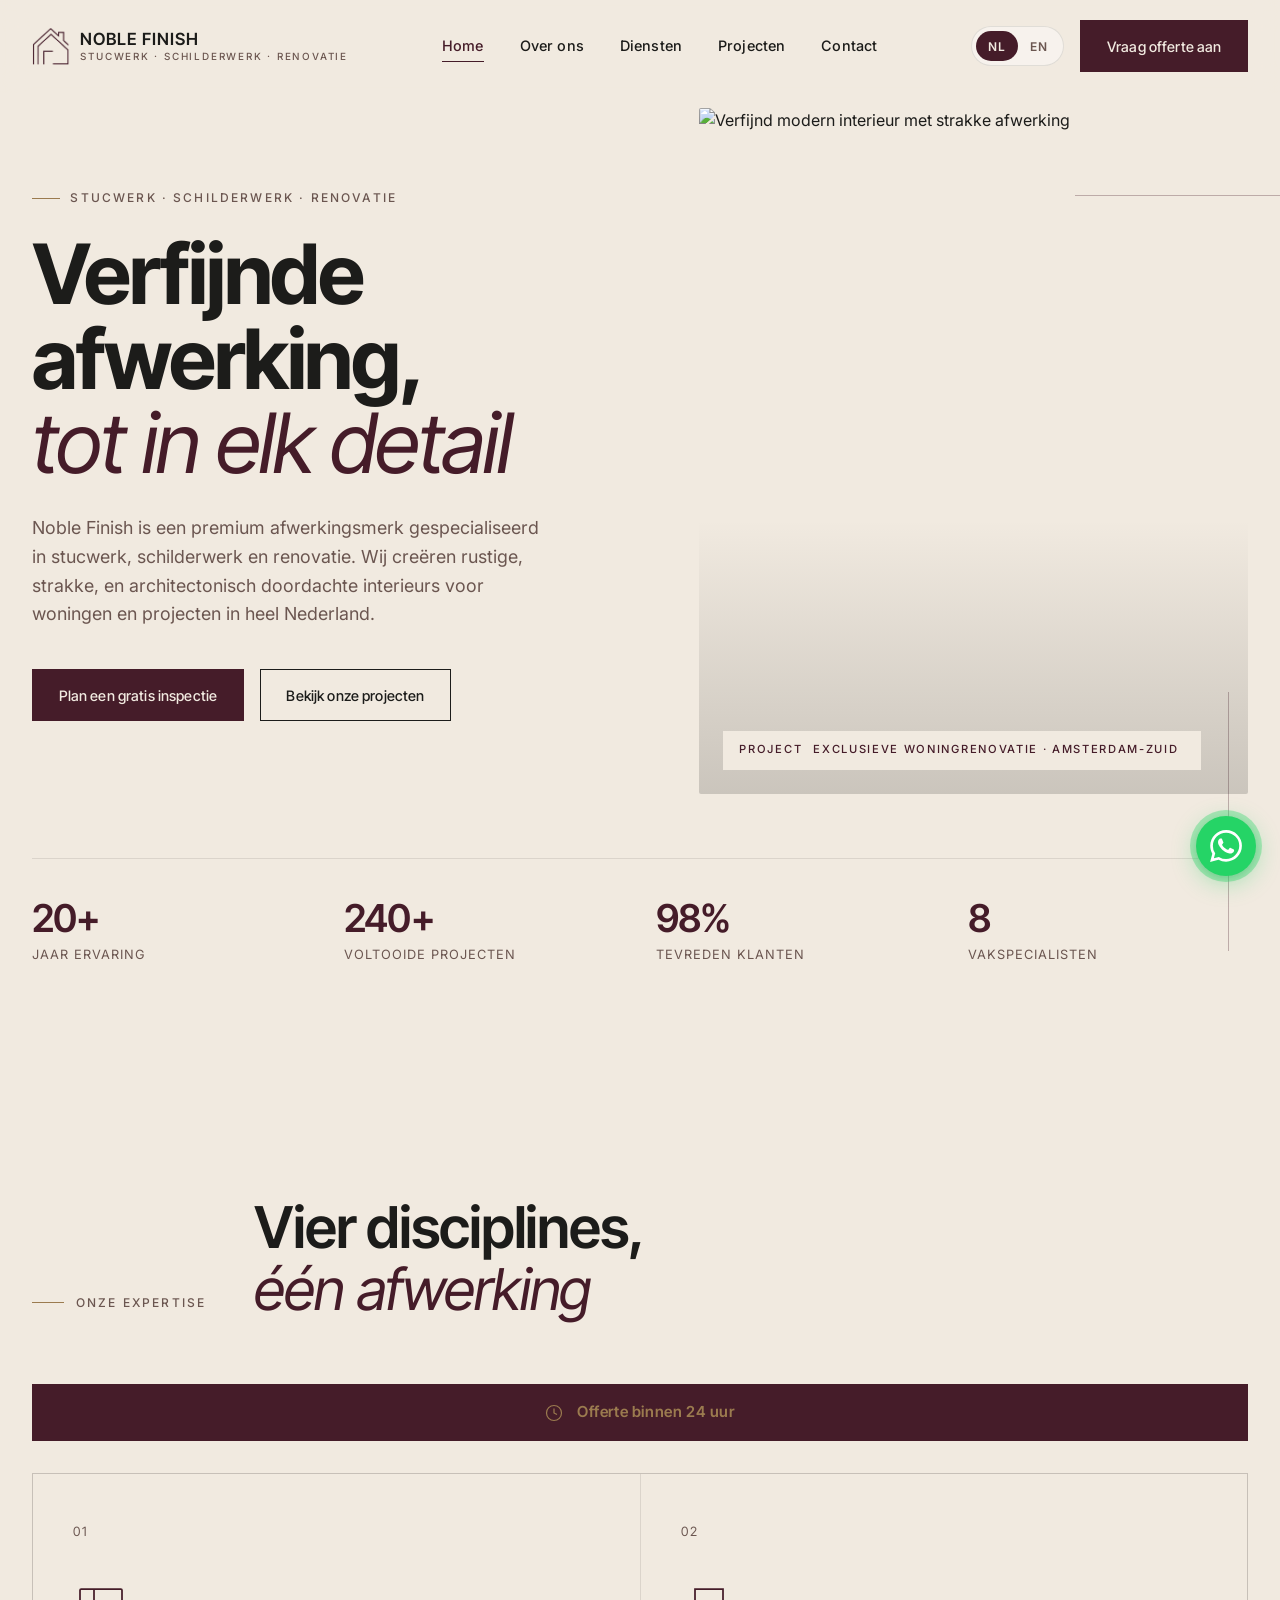
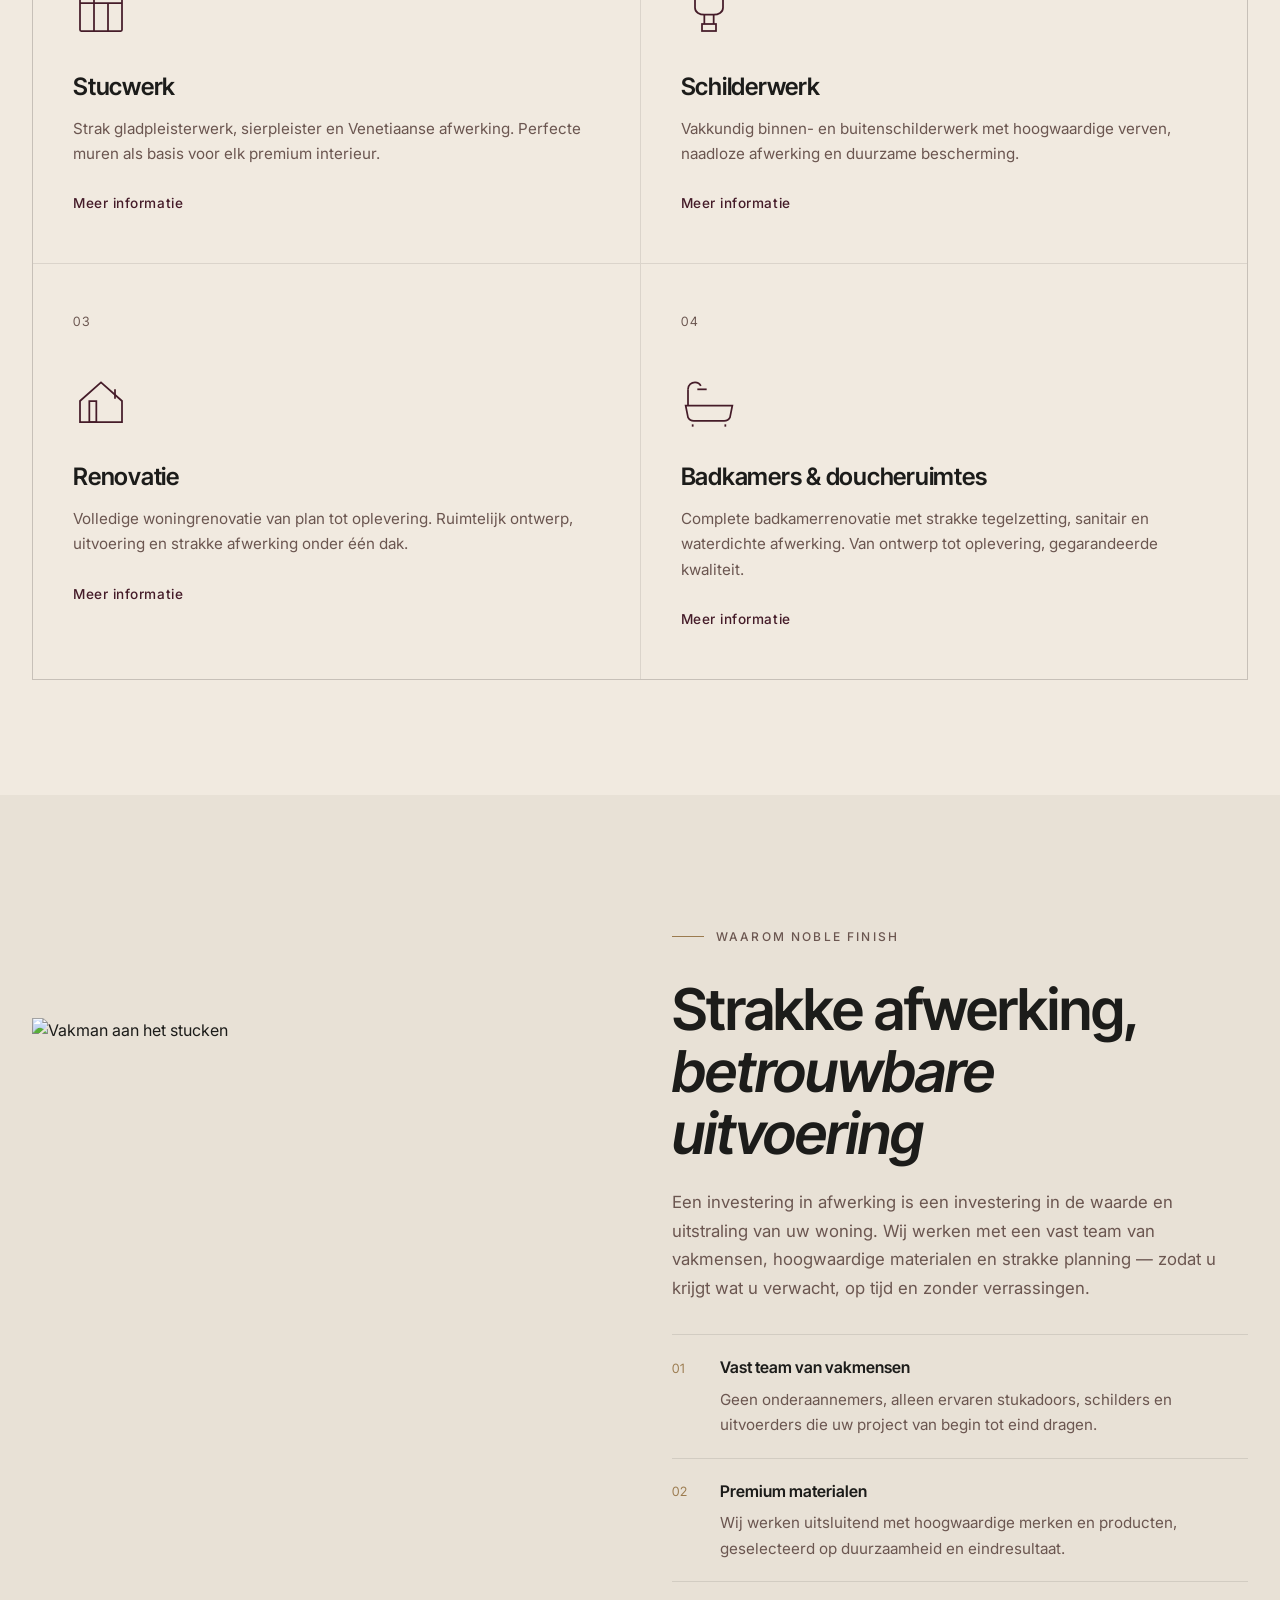
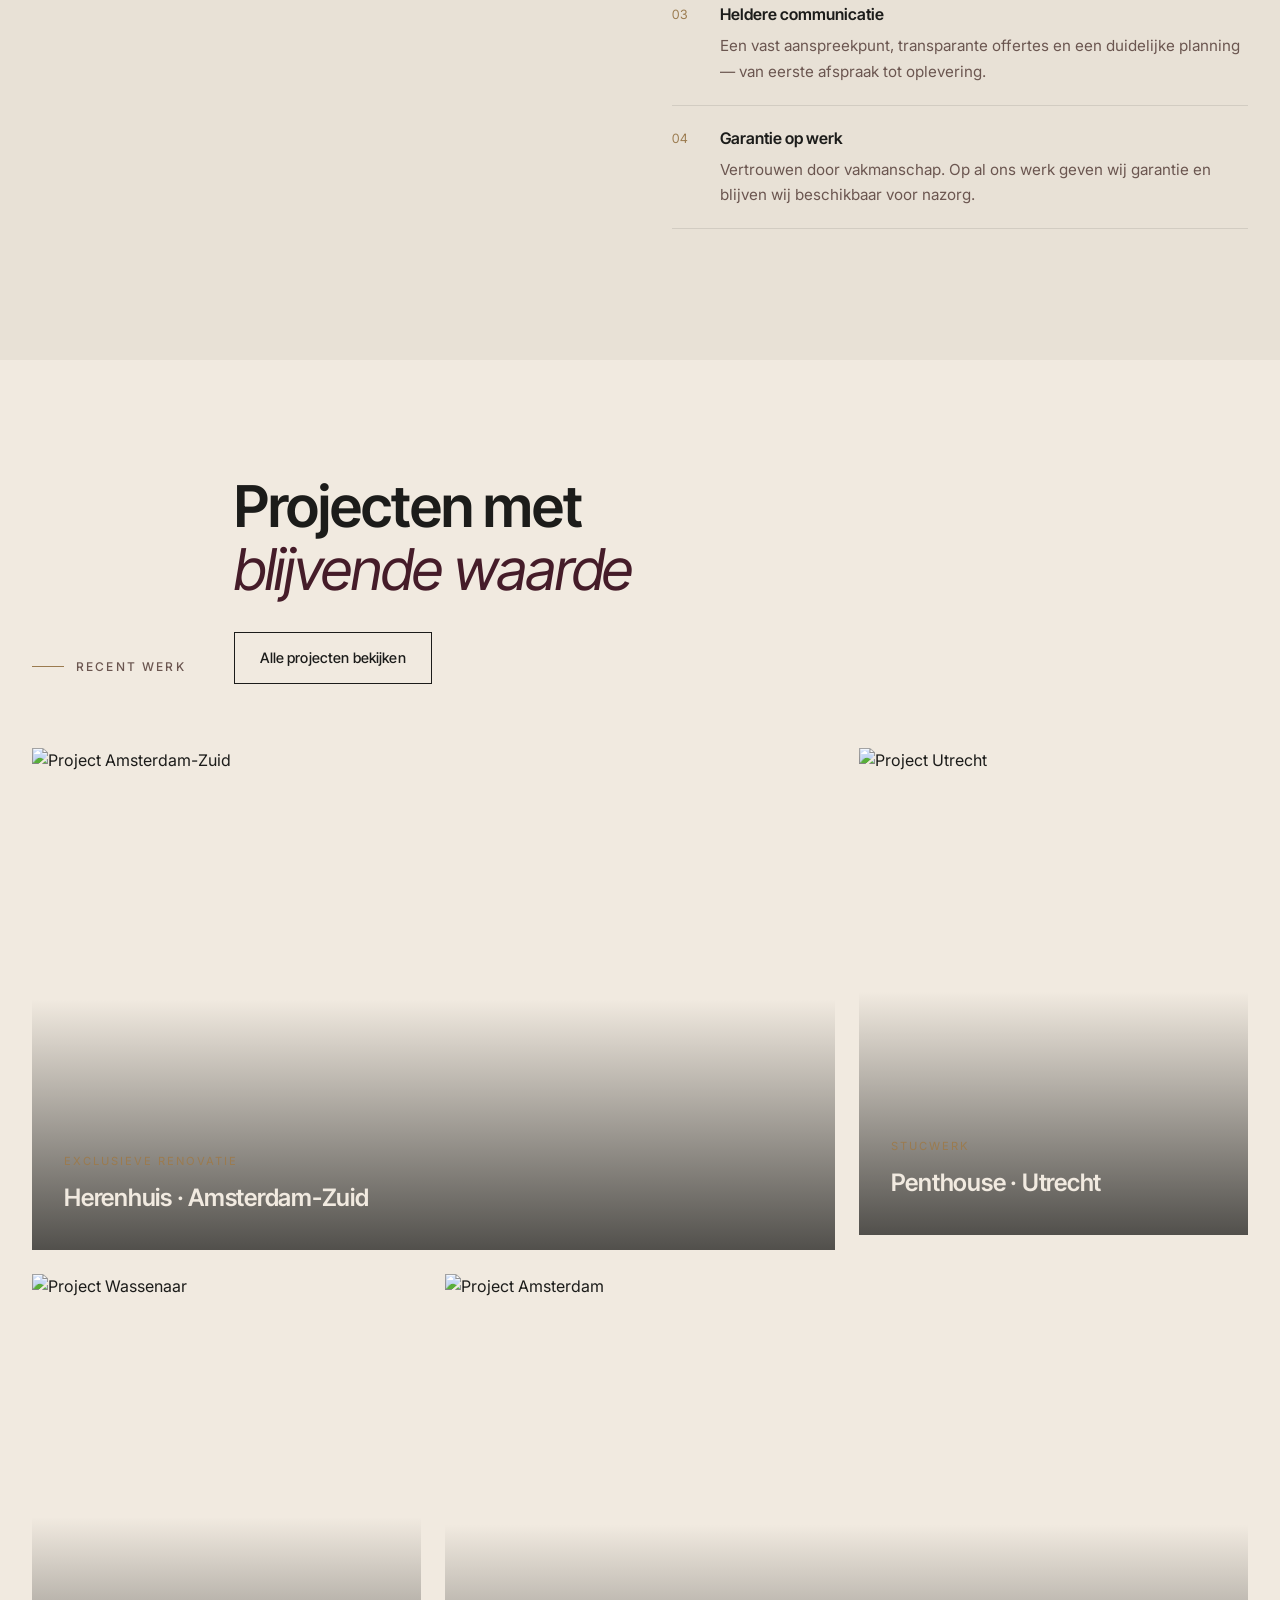
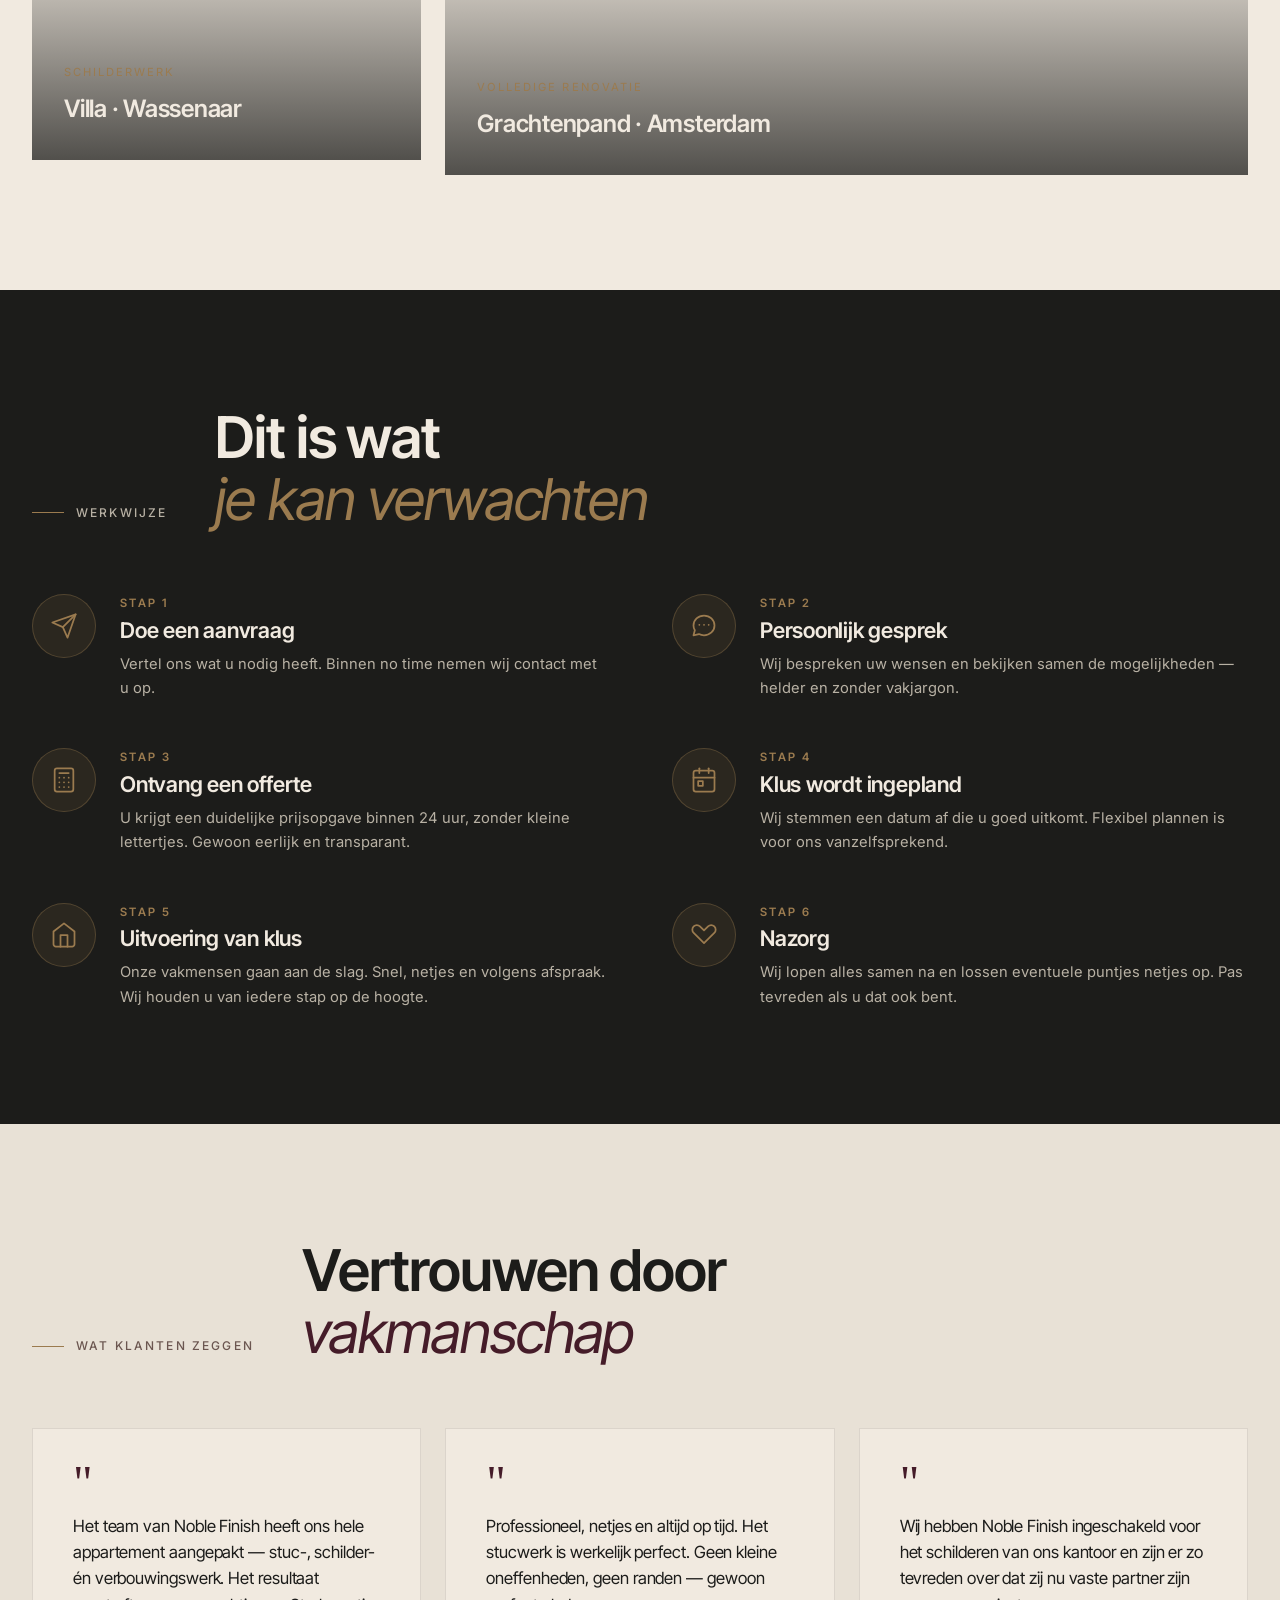
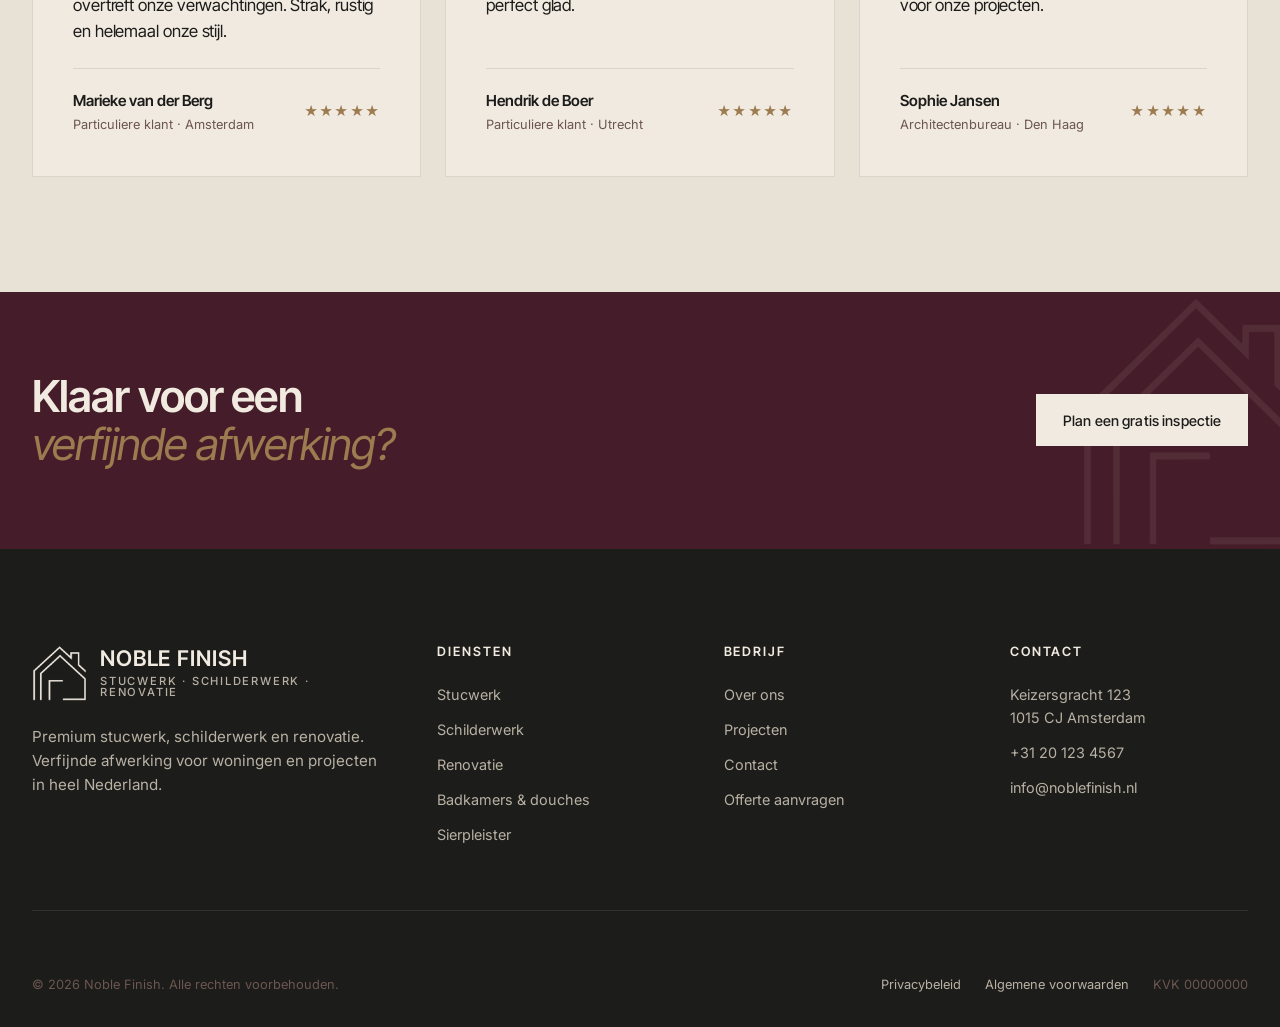
==== commit d2c3b74f: "uploading_v2" ====
--- a/index.html
+++ b/index.html
@@ -133,10 +133,18 @@
                 <div class="section-head__label" data-i18n="services.label">Onze expertise</div>
                 <div class="section-head__title">
                     <h2>
-                        <span data-i18n="services.title.l1">Drie disciplines,</span><br>
+                        <span data-i18n="services.title.l1">Vier disciplines,</span><br>
                         <em data-i18n="services.title.l2">één afwerking</em>
                     </h2>
                 </div>
+            </div>
+
+            <div class="service-promise reveal">
+                <svg class="service-promise__icon" viewBox="0 0 24 24" aria-hidden="true">
+                    <circle cx="12" cy="12" r="10"/>
+                    <polyline points="12,6 12,12 16,14"/>
+                </svg>
+                <span><strong data-i18n="service.quote">Offerte binnen 24 uur</strong></span>
             </div>
 
             <div class="services reveal">
@@ -179,6 +187,24 @@
                     </svg>
                     <h3 class="service__title" data-i18n="service.3.title">Renovatie</h3>
                     <p class="service__desc" data-i18n="service.3.desc">Volledige woningrenovatie van plan tot oplevering. Ruimtelijk ontwerp, uitvoering en strakke afwerking onder één dak.</p>
+                    <span class="service__more" data-i18n="service.more">
+                        Meer informatie <span class="btn__arrow">→</span>
+                    </span>
+                </a>
+
+                <a href="services.html" class="service">
+                    <div class="service__num" data-i18n="service.4.num">04</div>
+                    <svg class="service__icon" viewBox="0 0 48 48" aria-hidden="true">
+                        <!-- Bathtub icon -->
+                        <path d="M4 28 L44 28 L42 38 C41 40 39 41 37 41 L11 41 C9 41 7 40 6 38 Z"/>
+                        <line x1="6" y1="28" x2="6" y2="14"/>
+                        <path d="M6 14 C6 10 9 8 12 8 C14 8 16 9 17 11"/>
+                        <line x1="14" y1="14" x2="22" y2="14"/>
+                        <line x1="10" y1="44" x2="10" y2="46"/>
+                        <line x1="38" y1="44" x2="38" y2="46"/>
+                    </svg>
+                    <h3 class="service__title" data-i18n="service.4.title">Badkamers &amp; doucheruimtes</h3>
+                    <p class="service__desc" data-i18n="service.4.desc">Complete badkamerrenovatie met strakke tegelzetting, sanitair en waterdichte afwerking. Van ontwerp tot oplevering, gegarandeerde kwaliteit.</p>
                     <span class="service__more" data-i18n="service.more">
                         Meer informatie <span class="btn__arrow">→</span>
                     </span>
@@ -286,39 +312,121 @@
         </div>
     </section>
 
-    <!-- ============ PROCESS ============ -->
+    <!-- ============ PROCESS (6 steps) ============ -->
     <section class="section section--dark">
         <div class="container">
             <div class="section-head reveal">
-                <div class="section-head__label" data-i18n="process.label">Het proces</div>
+                <div class="section-head__label" data-i18n="process.label">Werkwijze</div>
                 <div class="section-head__title">
                     <h2>
-                        <span data-i18n="process.title.l1">Helder van</span><br>
-                        <em data-i18n="process.title.l2">begin tot eind</em>
+                        <span data-i18n="process.title.l1">Dit is wat</span><br>
+                        <em data-i18n="process.title.l2">je kan verwachten</em>
                     </h2>
                 </div>
             </div>
 
-            <div class="process reveal">
-                <div class="process__step">
-                    <div class="process__num">01</div>
-                    <h3 class="process__title" data-i18n="process.1.title">Kennismaking</h3>
-                    <p class="process__desc" data-i18n="process.1.desc">Wij bezoeken uw woning, luisteren naar uw wensen en geven advies over materialen en aanpak.</p>
-                </div>
-                <div class="process__step">
-                    <div class="process__num">02</div>
-                    <h3 class="process__title" data-i18n="process.2.title">Offerte</h3>
-                    <p class="process__desc" data-i18n="process.2.desc">U ontvangt binnen vijf werkdagen een gedetailleerde offerte — transparant en zonder verborgen kosten.</p>
-                </div>
-                <div class="process__step">
-                    <div class="process__num">03</div>
-                    <h3 class="process__title" data-i18n="process.3.title">Uitvoering</h3>
-                    <p class="process__desc" data-i18n="process.3.desc">Onze vakmensen voeren het werk netjes uit volgens planning, met dagelijkse afstemming en respect voor uw woning.</p>
-                </div>
-                <div class="process__step">
-                    <div class="process__num">04</div>
-                    <h3 class="process__title" data-i18n="process.4.title">Oplevering</h3>
-                    <p class="process__desc" data-i18n="process.4.desc">Samen controleren wij het eindresultaat. Pas wanneer u tevreden bent, ronden wij het project af.</p>
+            <div class="process">
+                <!-- Step 1: Paper plane (Doe een aanvraag) -->
+                <div class="process__step reveal">
+                    <div class="process__icon-wrap">
+                        <svg class="process__icon" viewBox="0 0 24 24" aria-hidden="true">
+                            <path d="M22 2 L11 13"/>
+                            <path d="M22 2 L15 22 L11 13 L2 9 Z"/>
+                        </svg>
+                    </div>
+                    <div>
+                        <div class="process__num"><span data-i18n="process.step">Stap</span> 1</div>
+                        <h3 class="process__title" data-i18n="process.1.title">Doe een aanvraag</h3>
+                        <p class="process__desc" data-i18n="process.1.desc">Vertel ons wat u nodig heeft. Binnen no time nemen wij contact met u op.</p>
+                    </div>
+                </div>
+
+                <!-- Step 2: Chat bubbles (Persoonlijk gesprek) -->
+                <div class="process__step reveal" data-delay="1">
+                    <div class="process__icon-wrap">
+                        <svg class="process__icon" viewBox="0 0 24 24" aria-hidden="true">
+                            <path d="M21 11.5 C21 16.2 16.97 20 12 20 C10.42 20 8.95 19.62 7.66 18.94 L3 20 L4.15 15.62 C3.42 14.4 3 12.99 3 11.5 C3 6.8 7.03 3 12 3 C16.97 3 21 6.8 21 11.5 Z"/>
+                            <line x1="8" y1="11" x2="8.01" y2="11"/>
+                            <line x1="12" y1="11" x2="12.01" y2="11"/>
+                            <line x1="16" y1="11" x2="16.01" y2="11"/>
+                        </svg>
+                    </div>
+                    <div>
+                        <div class="process__num"><span data-i18n="process.step">Stap</span> 2</div>
+                        <h3 class="process__title" data-i18n="process.2.title">Persoonlijk gesprek</h3>
+                        <p class="process__desc" data-i18n="process.2.desc">Wij bespreken uw wensen en bekijken samen de mogelijkheden — helder en zonder vakjargon.</p>
+                    </div>
+                </div>
+
+                <!-- Step 3: Calculator (Ontvang een offerte) -->
+                <div class="process__step reveal">
+                    <div class="process__icon-wrap">
+                        <svg class="process__icon" viewBox="0 0 24 24" aria-hidden="true">
+                            <rect x="4" y="2" width="16" height="20" rx="2"/>
+                            <line x1="8" y1="6" x2="16" y2="6"/>
+                            <line x1="8" y1="10" x2="8.01" y2="10"/>
+                            <line x1="12" y1="10" x2="12.01" y2="10"/>
+                            <line x1="16" y1="10" x2="16.01" y2="10"/>
+                            <line x1="8" y1="14" x2="8.01" y2="14"/>
+                            <line x1="12" y1="14" x2="12.01" y2="14"/>
+                            <line x1="16" y1="14" x2="16.01" y2="14"/>
+                            <line x1="8" y1="18" x2="8.01" y2="18"/>
+                            <line x1="12" y1="18" x2="12.01" y2="18"/>
+                            <line x1="16" y1="18" x2="16.01" y2="18"/>
+                        </svg>
+                    </div>
+                    <div>
+                        <div class="process__num"><span data-i18n="process.step">Stap</span> 3</div>
+                        <h3 class="process__title" data-i18n="process.3.title">Ontvang een offerte</h3>
+                        <p class="process__desc" data-i18n="process.3.desc">U krijgt een duidelijke prijsopgave binnen 24 uur, zonder kleine lettertjes. Gewoon eerlijk en transparant.</p>
+                    </div>
+                </div>
+
+                <!-- Step 4: Calendar (Klus wordt ingepland) -->
+                <div class="process__step reveal" data-delay="1">
+                    <div class="process__icon-wrap">
+                        <svg class="process__icon" viewBox="0 0 24 24" aria-hidden="true">
+                            <rect x="3" y="4" width="18" height="18" rx="2"/>
+                            <line x1="16" y1="2" x2="16" y2="6"/>
+                            <line x1="8" y1="2" x2="8" y2="6"/>
+                            <line x1="3" y1="10" x2="21" y2="10"/>
+                            <rect x="7" y="13" width="4" height="4"/>
+                        </svg>
+                    </div>
+                    <div>
+                        <div class="process__num"><span data-i18n="process.step">Stap</span> 4</div>
+                        <h3 class="process__title" data-i18n="process.4.title">Klus wordt ingepland</h3>
+                        <p class="process__desc" data-i18n="process.4.desc">Wij stemmen een datum af die u goed uitkomt. Flexibel plannen is voor ons vanzelfsprekend.</p>
+                    </div>
+                </div>
+
+                <!-- Step 5: House (Uitvoering van klus) -->
+                <div class="process__step reveal">
+                    <div class="process__icon-wrap">
+                        <svg class="process__icon" viewBox="0 0 24 24" aria-hidden="true">
+                            <path d="M3 9 L12 2 L21 9 L21 20 C21 21 20 22 19 22 L5 22 C4 22 3 21 3 20 Z"/>
+                            <polyline points="9,22 9,12 15,12 15,22"/>
+                        </svg>
+                    </div>
+                    <div>
+                        <div class="process__num"><span data-i18n="process.step">Stap</span> 5</div>
+                        <h3 class="process__title" data-i18n="process.5.title">Uitvoering van klus</h3>
+                        <p class="process__desc" data-i18n="process.5.desc">Onze vakmensen gaan aan de slag. Snel, netjes en volgens afspraak. Wij houden u van iedere stap op de hoogte.</p>
+                    </div>
+                </div>
+
+                <!-- Step 6: Heart (Nazorg) -->
+                <div class="process__step reveal" data-delay="1">
+                    <div class="process__icon-wrap">
+                        <svg class="process__icon" viewBox="0 0 24 24" aria-hidden="true">
+                            <path d="M20.84 4.61 C19.32 3.1 16.99 3.1 15.5 4.61 L12 8.09 L8.5 4.61 C7.01 3.1 4.68 3.1 3.16 4.61 C1.6 6.16 1.6 8.66 3.16 10.22 L12 19 L20.84 10.22 C22.4 8.66 22.4 6.16 20.84 4.61 Z"/>
+                        </svg>
+                    </div>
+                    <div>
+                        <div class="process__num"><span data-i18n="process.step">Stap</span> 6</div>
+                        <h3 class="process__title" data-i18n="process.6.title">Nazorg</h3>
+                        <p class="process__desc" data-i18n="process.6.desc">Wij lopen alles samen na en lossen eventuele puntjes netjes op. Pas tevreden als u dat ook bent.</p>
+                    </div>
                 </div>
             </div>
         </div>
@@ -411,7 +519,8 @@
                         <li><a href="services.html" data-i18n="footer.col2.l1">Stucwerk</a></li>
                         <li><a href="services.html" data-i18n="footer.col2.l2">Schilderwerk</a></li>
                         <li><a href="services.html" data-i18n="footer.col2.l3">Renovatie</a></li>
-                        <li><a href="services.html" data-i18n="footer.col2.l4">Sierpleister</a></li>
+                        <li><a href="services.html" data-i18n="footer.col2.l4">Badkamers &amp; douches</a></li>
+                        <li><a href="services.html" data-i18n="footer.col2.l5">Sierpleister</a></li>
                     </ul>
                 </div>
                 <div>
@@ -444,6 +553,15 @@
         </div>
     </footer>
 
+    <!-- ============ WHATSAPP FLOATING BUTTON ============ -->
+    <a href="https://wa.me/31613817996" class="whatsapp-fab"
+       target="_blank" rel="noopener"
+       data-i18n-aria="wa.aria" aria-label="Chat via WhatsApp">
+        <svg viewBox="0 0 24 24" aria-hidden="true">
+            <path d="M17.472 14.382c-.297-.149-1.758-.867-2.03-.967-.273-.099-.471-.148-.67.15-.197.297-.767.966-.94 1.164-.173.199-.347.223-.644.075-.297-.15-1.255-.463-2.39-1.475-.883-.788-1.48-1.761-1.653-2.059-.173-.297-.018-.458.13-.606.134-.133.297-.347.446-.52.149-.174.198-.298.298-.497.099-.198.05-.371-.025-.52-.075-.149-.669-1.612-.916-2.207-.242-.579-.487-.5-.669-.51-.173-.008-.371-.01-.57-.01-.198 0-.52.074-.792.372-.272.297-1.04 1.016-1.04 2.479 0 1.462 1.065 2.875 1.213 3.074.149.198 2.096 3.2 5.077 4.487.709.306 1.262.489 1.694.625.712.227 1.36.195 1.871.118.571-.085 1.758-.719 2.006-1.413.248-.694.248-1.289.173-1.413-.074-.124-.272-.198-.57-.347m-5.421 7.403h-.004a9.87 9.87 0 01-5.031-1.378l-.361-.214-3.741.982.998-3.648-.235-.374a9.86 9.86 0 01-1.51-5.26c.001-5.45 4.436-9.884 9.888-9.884 2.64 0 5.122 1.03 6.988 2.898a9.825 9.825 0 012.893 6.994c-.003 5.45-4.437 9.884-9.885 9.884m8.413-18.297A11.815 11.815 0 0012.05 0C5.495 0 .16 5.335.157 11.892c0 2.096.547 4.142 1.588 5.945L.057 24l6.305-1.654a11.882 11.882 0 005.683 1.448h.005c6.554 0 11.89-5.335 11.893-11.893A11.821 11.821 0 0020.464 3.488"/>
+        </svg>
+    </a>
+
     <script src="js/translations.js"></script>
     <script src="js/main.js"></script>
 </body>
--- a/css/styles.css
+++ b/css/styles.css
@@ -542,11 +542,11 @@
 .section--dark .section-head__title h2 em { color: var(--gold); }
 
 /* =========================================================
-   SERVICES SECTION
+   SERVICES SECTION (2x2 grid)
    ========================================================= */
 .services {
     display: grid;
-    grid-template-columns: repeat(3, 1fr);
+    grid-template-columns: repeat(2, 1fr);
     gap: 1px;
     background: var(--line);
     border: 1px solid var(--line);
@@ -614,6 +614,34 @@
 }
 .service:hover .service__more { gap: 0.75rem; }
 
+/* Offerte binnen 24 uur — promise strip above the services grid */
+.service-promise {
+    display: flex;
+    align-items: center;
+    justify-content: center;
+    gap: 0.85rem;
+    padding: 1rem 1.5rem;
+    margin-bottom: 2rem;
+    background: var(--burgundy);
+    color: var(--ivory);
+    font-family: var(--font-display);
+    font-size: 0.95rem;
+    font-weight: 500;
+    letter-spacing: 0.04em;
+}
+.service-promise__icon {
+    width: 18px;
+    height: 18px;
+    stroke: var(--gold);
+    fill: none;
+    stroke-width: 1.6;
+    flex-shrink: 0;
+}
+.service-promise strong {
+    color: var(--gold);
+    font-weight: 600;
+}
+
 /* =========================================================
    FEATURE / VALUE BLOCK (used on home + about)
    ========================================================= */
@@ -815,38 +843,122 @@
 }
 
 /* =========================================================
-   PROCESS (timeline)
+   PROCESS (6 steps, icon-left, 2-col grid on dark bg)
    ========================================================= */
 .process {
     display: grid;
-    grid-template-columns: repeat(4, 1fr);
-    gap: 1px;
-    background: rgba(241, 234, 224, 0.15);
+    grid-template-columns: repeat(2, 1fr);
+    gap: 3rem clamp(2rem, 5vw, 5rem);
 }
 .process__step {
-    background: var(--charcoal);
-    padding: 2.5rem 2rem;
-    position: relative;
+    display: grid;
+    grid-template-columns: 64px 1fr;
+    gap: 1.5rem;
+    align-items: start;
+}
+.process__icon-wrap {
+    width: 64px;
+    height: 64px;
+    border-radius: 50%;
+    background: rgba(155, 123, 79, 0.12);
+    border: 1px solid rgba(155, 123, 79, 0.35);
+    display: flex;
+    align-items: center;
+    justify-content: center;
+    flex-shrink: 0;
+}
+.process__icon {
+    width: 28px;
+    height: 28px;
+    stroke: var(--gold);
+    fill: none;
+    stroke-width: 1.5;
+    stroke-linecap: round;
+    stroke-linejoin: round;
 }
 .process__num {
     font-family: var(--font-display);
-    font-size: 3.5rem;
-    font-weight: 700;
-    color: var(--burgundy);
-    line-height: 1;
-    margin-bottom: 1.5rem;
-    letter-spacing: -0.04em;
+    font-size: 0.72rem;
+    font-weight: 600;
+    letter-spacing: 0.2em;
+    text-transform: uppercase;
+    color: var(--gold);
+    margin-bottom: 0.4rem;
 }
 .process__title {
-    font-size: 1.15rem;
+    font-size: 1.35rem;
+    font-weight: 600;
     color: var(--ivory);
-    margin-bottom: 0.75rem;
+    margin-bottom: 0.6rem;
+    letter-spacing: -0.01em;
+}
+.process__desc {
+    font-size: 0.92rem;
+    color: var(--greige);
+    line-height: 1.65;
+    margin: 0;
+}
+.process__desc strong {
+    color: var(--ivory);
     font-weight: 600;
 }
-.process__desc {
-    font-size: 0.9rem;
-    color: var(--greige);
-    line-height: 1.6;
+
+/* =========================================================
+   WHATSAPP FLOATING BUTTON
+   ========================================================= */
+.whatsapp-fab {
+    position: fixed;
+    bottom: 1.5rem;
+    right: 1.5rem;
+    z-index: 95;
+    width: 60px;
+    height: 60px;
+    border-radius: 50%;
+    background: #25D366;
+    display: flex;
+    align-items: center;
+    justify-content: center;
+    box-shadow: 0 6px 24px rgba(37, 211, 102, 0.4),
+                0 2px 6px rgba(0, 0, 0, 0.15);
+    transition: transform var(--dur-fast) var(--ease),
+                box-shadow var(--dur-fast) var(--ease);
+}
+.whatsapp-fab:hover {
+    transform: translateY(-3px) scale(1.05);
+    box-shadow: 0 10px 28px rgba(37, 211, 102, 0.5),
+                0 4px 10px rgba(0, 0, 0, 0.2);
+}
+.whatsapp-fab svg {
+    width: 32px;
+    height: 32px;
+    fill: var(--white);
+}
+.whatsapp-fab::before {
+    content: '';
+    position: absolute;
+    inset: -6px;
+    border-radius: 50%;
+    background: #25D366;
+    opacity: 0.35;
+    z-index: -1;
+    animation: wa-pulse 2.4s ease-out infinite;
+}
+@keyframes wa-pulse {
+    0%   { transform: scale(0.92); opacity: 0.45; }
+    70%  { transform: scale(1.18); opacity: 0; }
+    100% { transform: scale(1.18); opacity: 0; }
+}
+@media (max-width: 480px) {
+    .whatsapp-fab {
+        width: 54px;
+        height: 54px;
+        bottom: 1rem;
+        right: 1rem;
+    }
+    .whatsapp-fab svg { width: 28px; height: 28px; }
+}
+@media (prefers-reduced-motion: reduce) {
+    .whatsapp-fab::before { animation: none; }
 }
 
 /* =========================================================
@@ -1253,9 +1365,7 @@
 @media (max-width: 1024px) {
     .hero__grid { gap: 2rem; }
     .hero__stats { grid-template-columns: repeat(2, 1fr); gap: 1.5rem; }
-    .services { grid-template-columns: 1fr 1fr; }
     .testimonials-grid { grid-template-columns: 1fr 1fr; }
-    .process { grid-template-columns: 1fr 1fr; }
     .footer__grid { grid-template-columns: 1fr 1fr; gap: 2.5rem; }
     .about-values,
     .team-grid { grid-template-columns: 1fr 1fr; }
@@ -1286,6 +1396,7 @@
 
     .services { grid-template-columns: 1fr; }
     .service { padding: 2.5rem 2rem; }
+    .service-promise { font-size: 0.85rem; padding: 0.85rem 1.25rem; }
 
     .feature,
     .feature--reverse { grid-template-columns: 1fr; gap: 2rem; direction: ltr; }
@@ -1306,8 +1417,10 @@
     }
 
     .testimonials-grid { grid-template-columns: 1fr; }
-    .process { grid-template-columns: 1fr; }
-    .process__step { padding: 2rem 1.5rem; }
+    .process { grid-template-columns: 1fr; gap: 2rem; }
+    .process__step { grid-template-columns: 56px 1fr; gap: 1.25rem; }
+    .process__icon-wrap { width: 56px; height: 56px; }
+    .process__icon { width: 26px; height: 26px; }
 
     .page-header__inner { grid-template-columns: 1fr; gap: 1.5rem; }
     .page-header__lead { justify-self: start; }
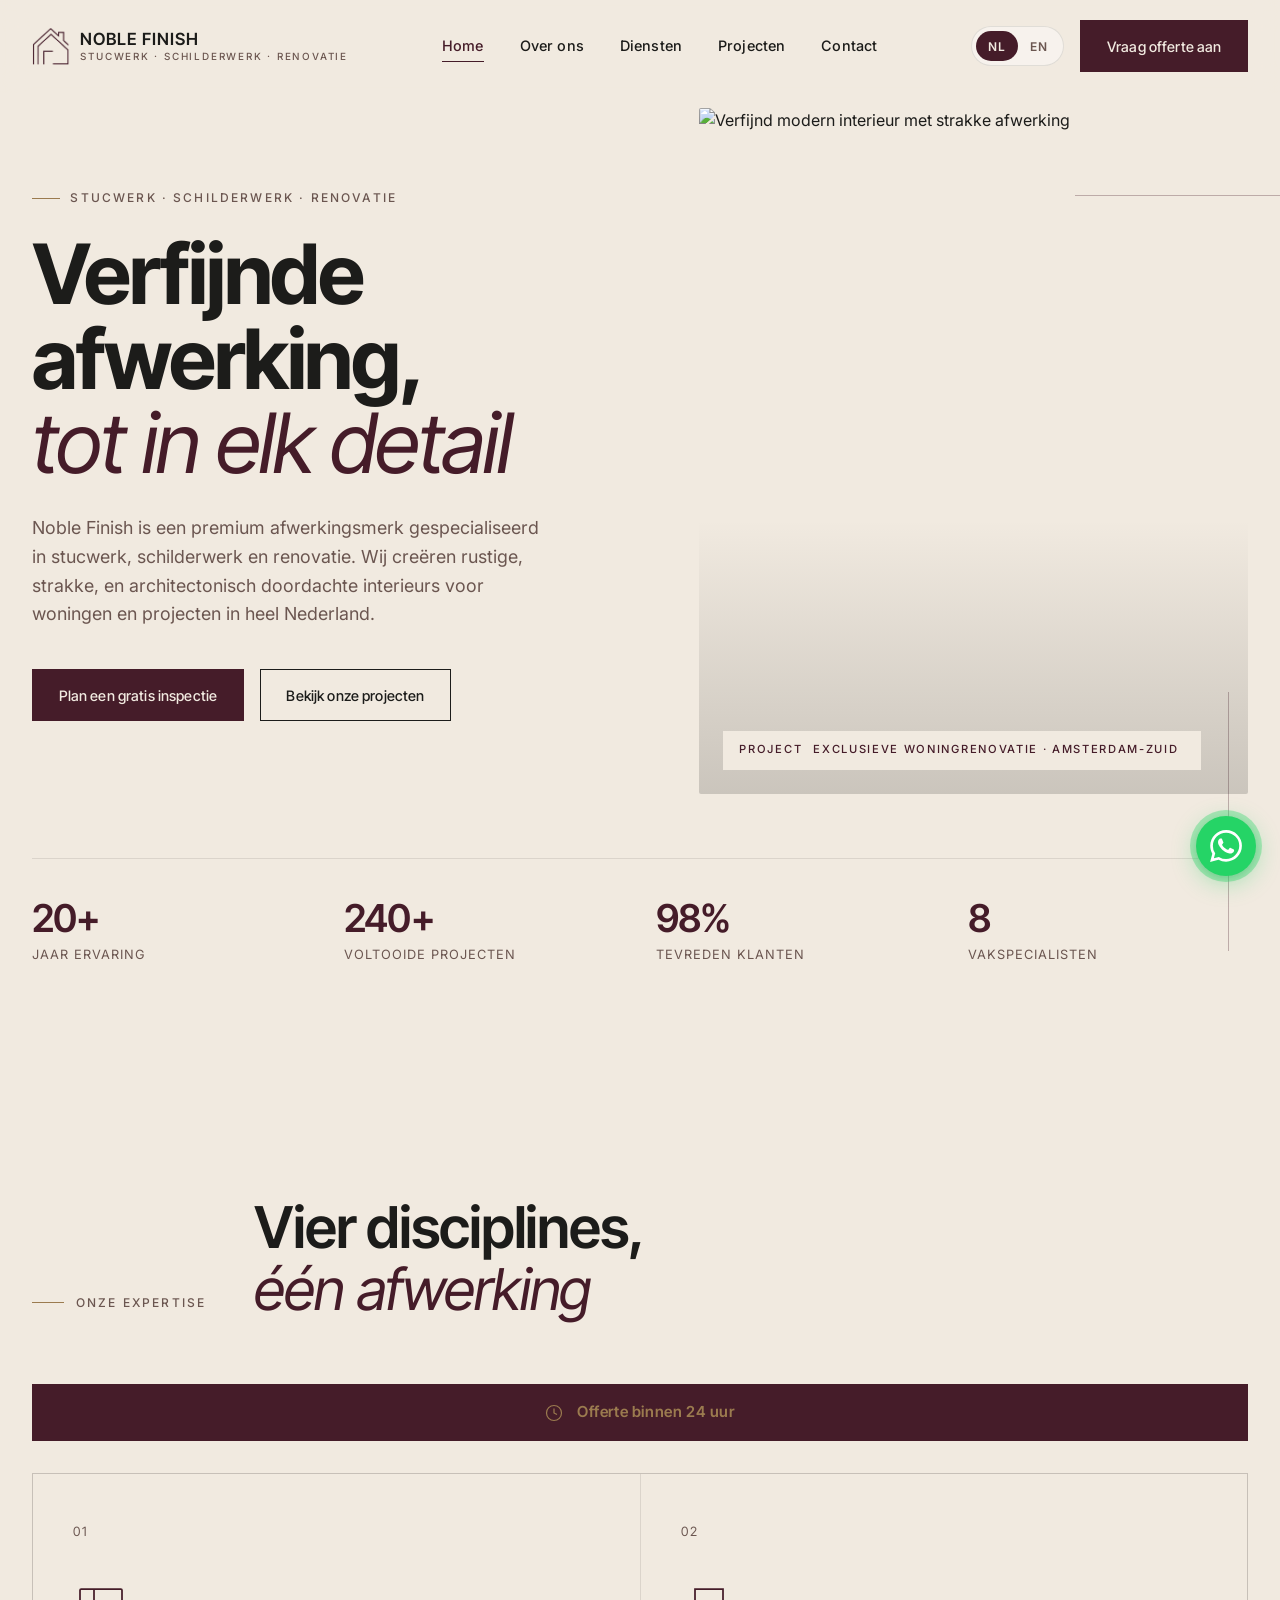
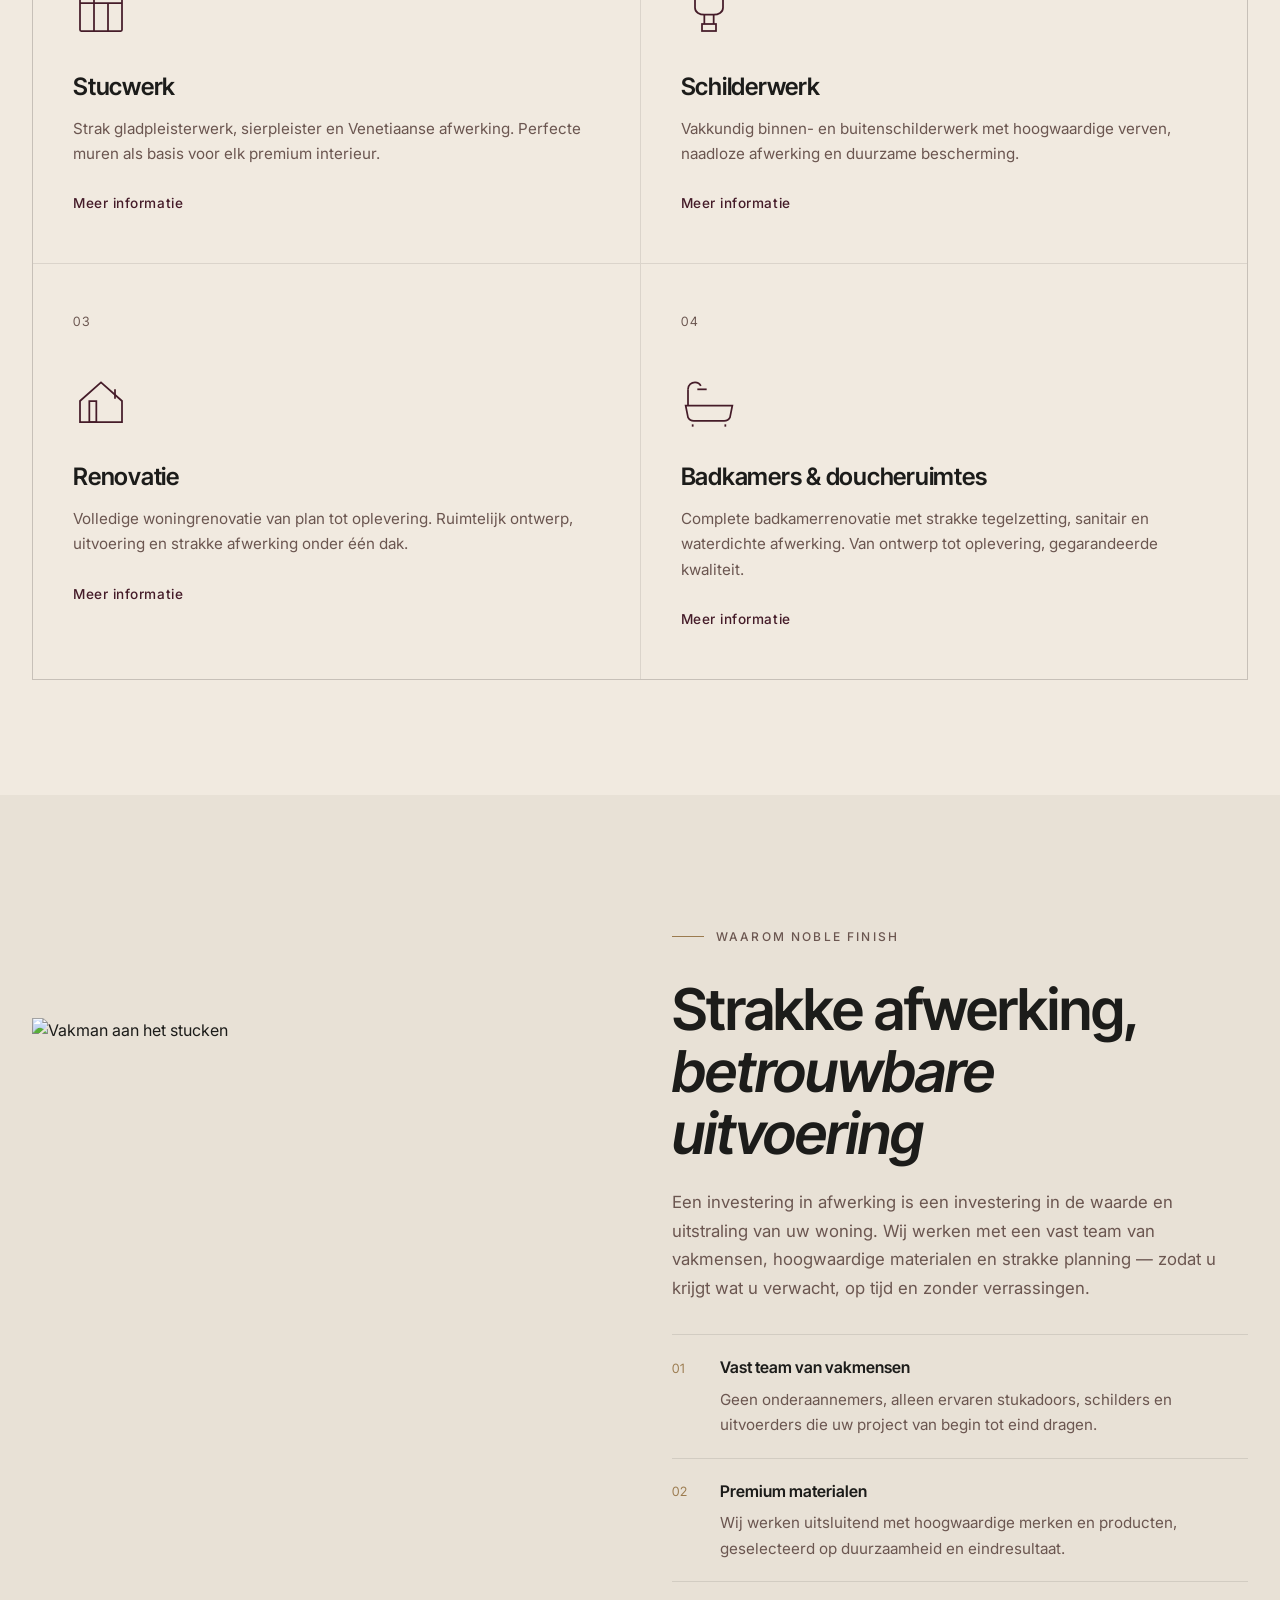
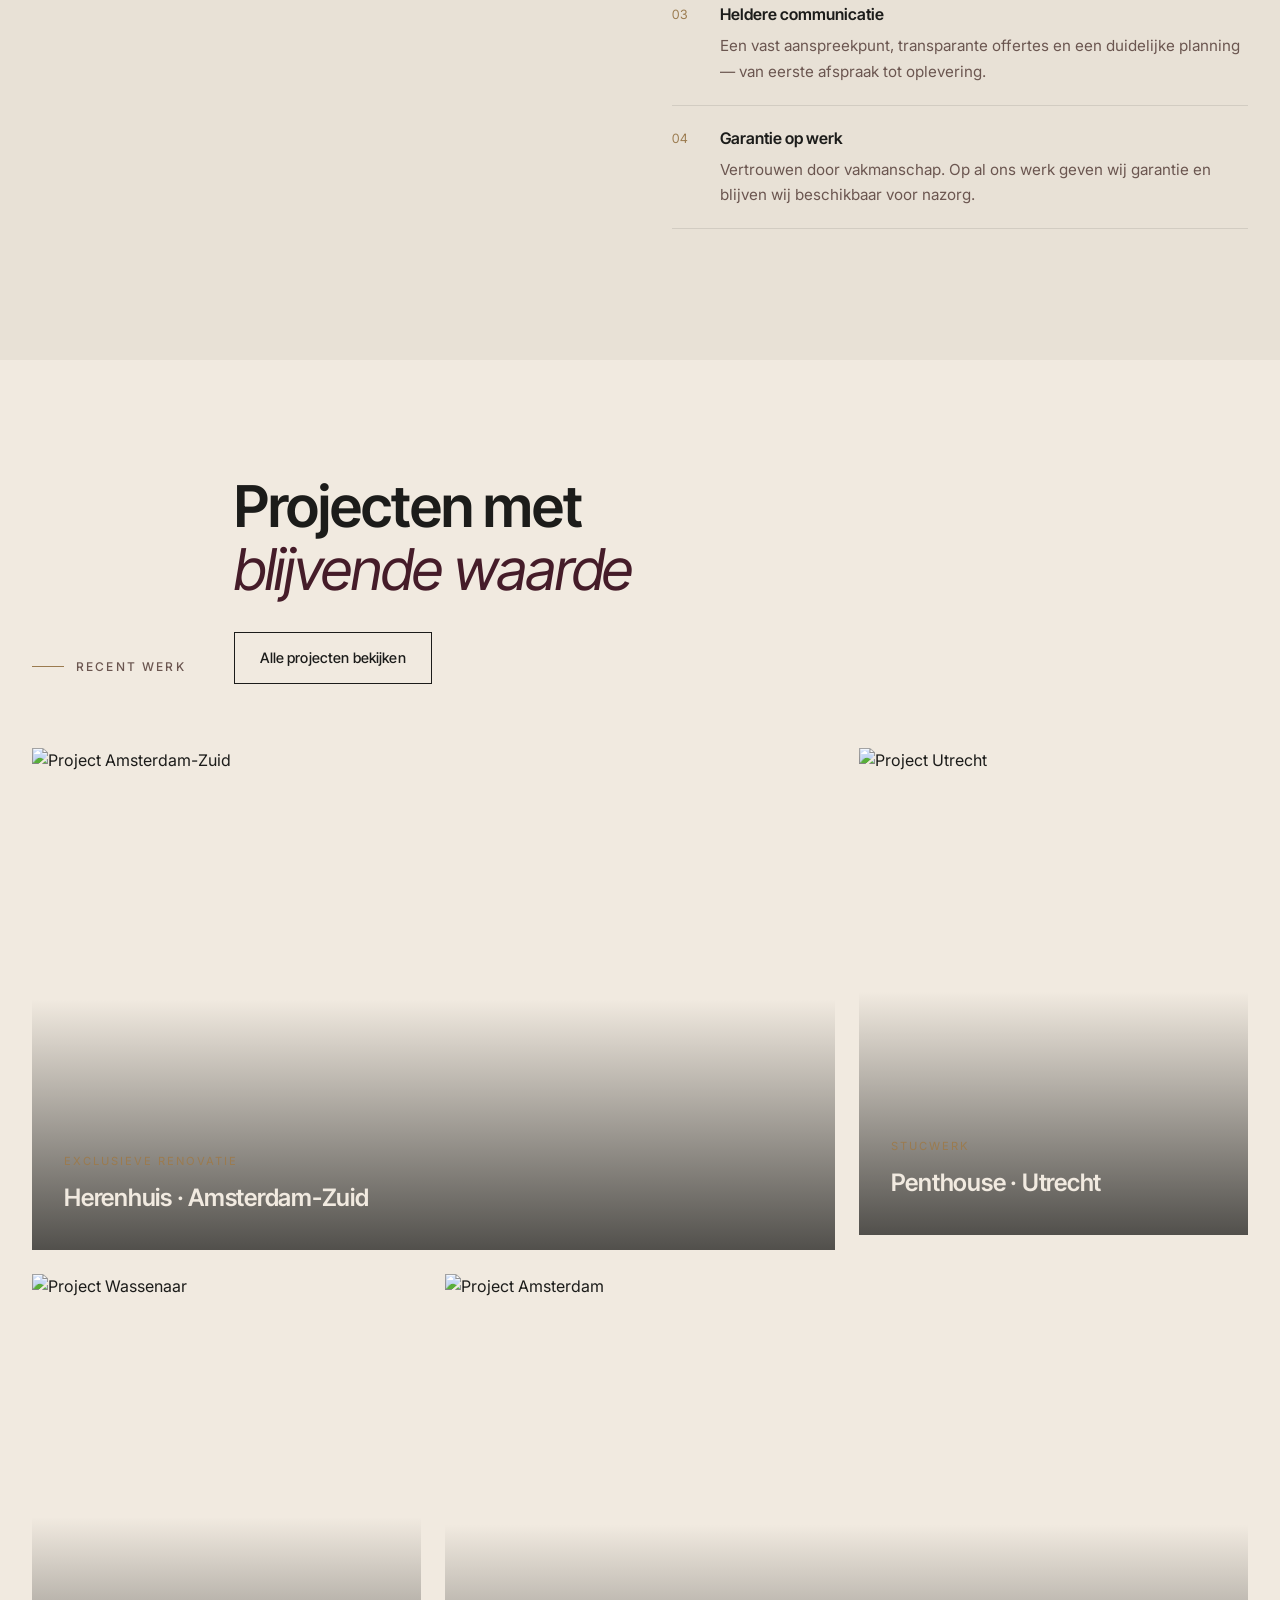
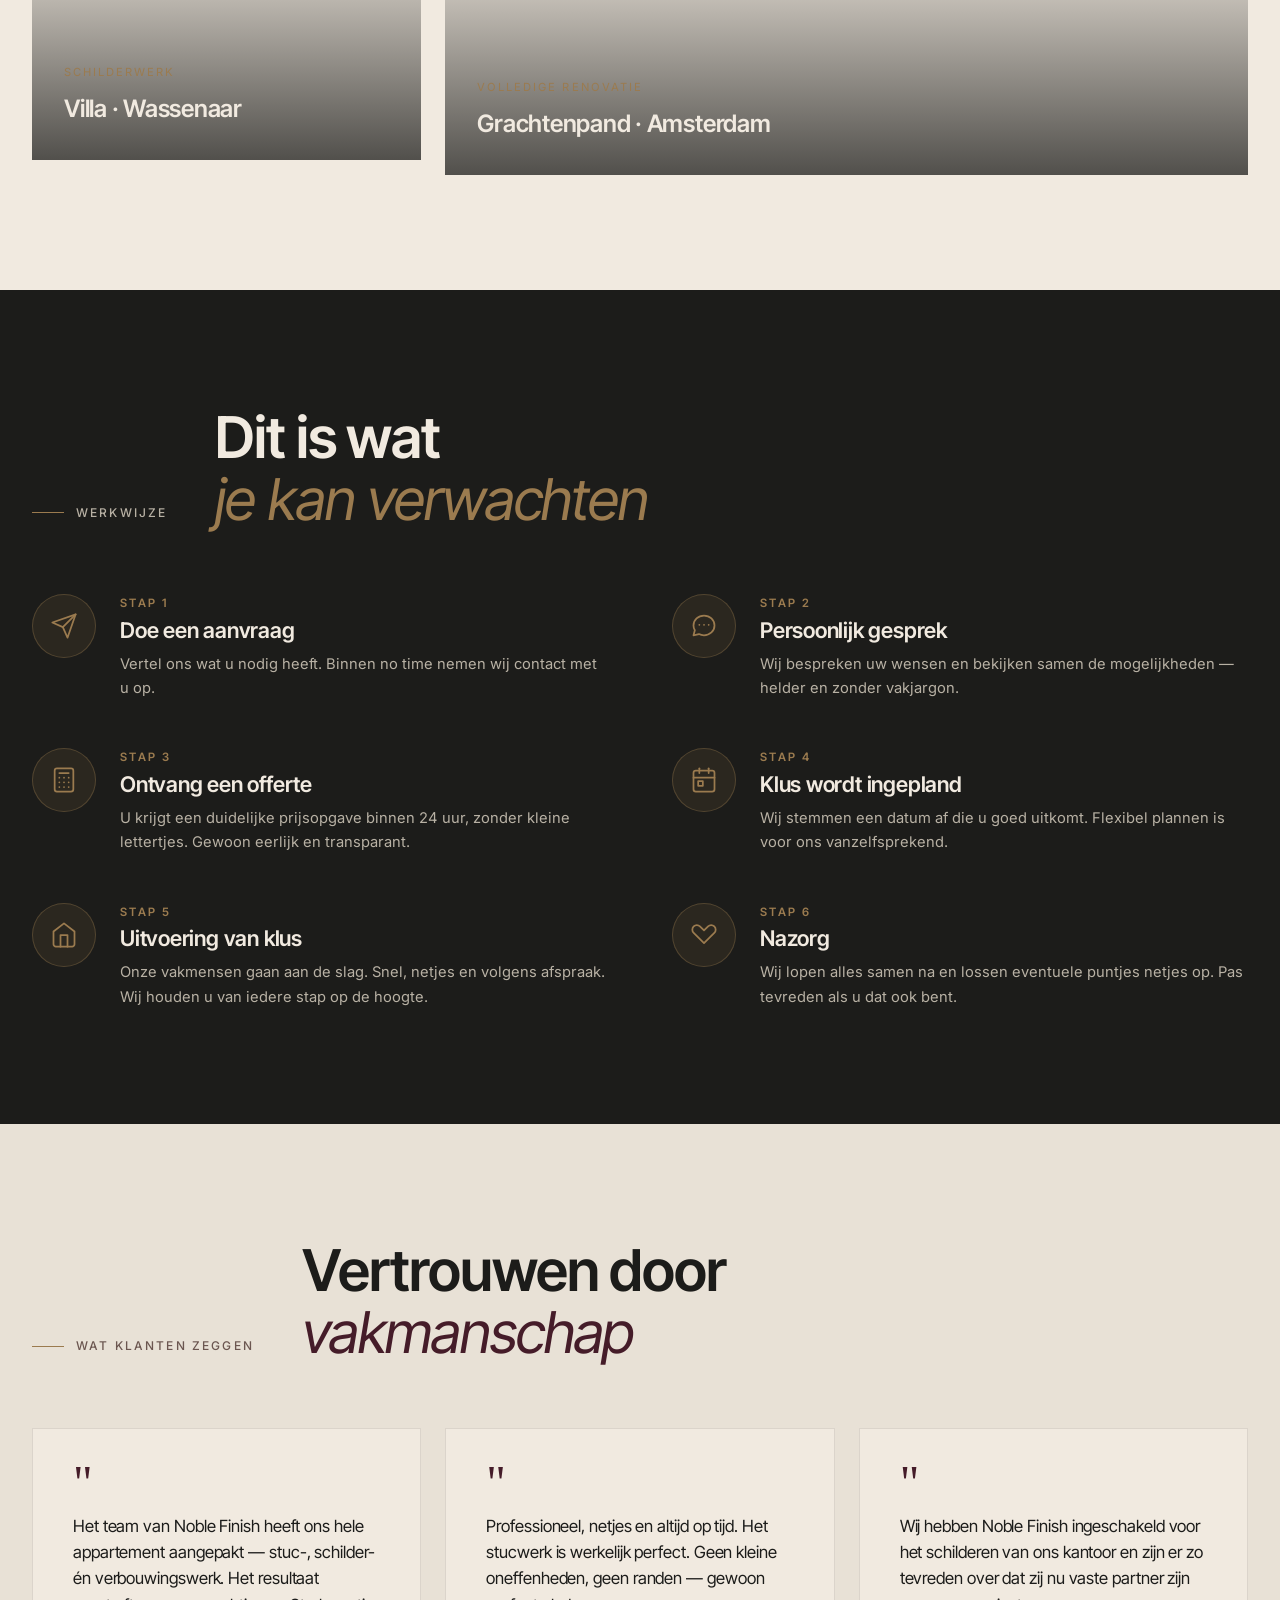
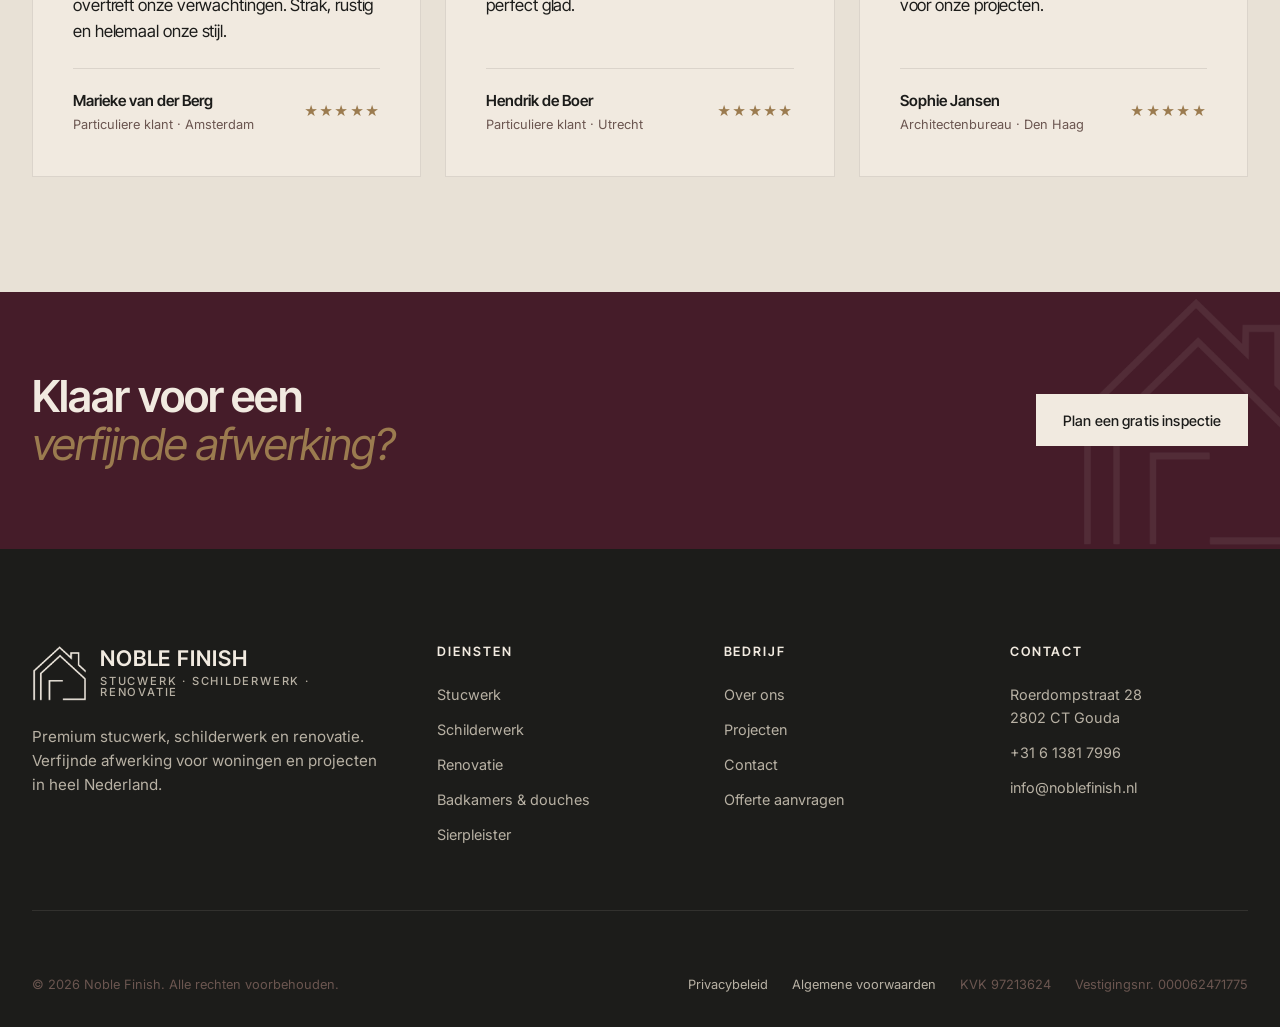
==== commit b2ff4b27: "upload_v3" ====
--- a/index.html
+++ b/index.html
@@ -535,8 +535,8 @@
                 <div>
                     <h4 class="footer__heading" data-i18n="footer.col4.heading">Contact</h4>
                     <ul class="footer__list">
-                        <li data-i18n="footer.col4.address">Keizersgracht 123<br>1015 CJ Amsterdam</li>
-                        <li><a href="tel:+31201234567" data-i18n="footer.col4.phone">+31 20 123 4567</a></li>
+                        <li data-i18n="footer.col4.address">Roerdompstraat 28<br>2802 CT Gouda</li>
+                        <li><a href="tel:+31613817996" data-i18n="footer.col4.phone">+31 6 1381 7996</a></li>
                         <li><a href="mailto:info@noblefinish.nl" data-i18n="footer.col4.email">info@noblefinish.nl</a></li>
                     </ul>
                 </div>
@@ -547,7 +547,8 @@
                 <div class="footer__legal">
                     <a href="#" data-i18n="footer.privacy">Privacybeleid</a>
                     <a href="#" data-i18n="footer.terms">Algemene voorwaarden</a>
-                    <span data-i18n="footer.kvk">KVK 00000000</span>
+                    <span data-i18n="footer.kvk">KVK 97213624</span>
+                    <span data-i18n="footer.vest">Vestigingsnr. 000062471775</span>
                 </div>
             </div>
         </div>
--- a/css/styles.css
+++ b/css/styles.css
@@ -1136,37 +1136,62 @@
     margin: 0;
 }
 
-/* Team grid */
-.team-grid {
-    display: grid;
-    grid-template-columns: repeat(3, 1fr);
-    gap: 2rem;
-}
-.team-member__media {
-    aspect-ratio: 3/4;
-    overflow: hidden;
-    margin-bottom: 1.25rem;
-    background: var(--ivory-2);
-}
-.team-member__media img {
-    width: 100%;
-    height: 100%;
-    object-fit: cover;
-    transition: transform 1s var(--ease-out);
-    filter: grayscale(15%);
-}
-.team-member:hover .team-member__media img {
-    transform: scale(1.03);
-    filter: grayscale(0);
-}
-.team-member__name {
-    font-size: 1.15rem;
-    margin-bottom: 0.25rem;
-}
-.team-member__role {
+/* Audience grid (Voor wie wij werken) */
+.audience-grid {
+    display: grid;
+    grid-template-columns: repeat(5, 1fr);
+    gap: 1.5rem;
+}
+.audience-card {
+    background: var(--ivory);
+    padding: 2rem 1.5rem;
+    border: 1px solid var(--line);
+    text-align: center;
+    transition: transform var(--dur) var(--ease),
+                border-color var(--dur) var(--ease);
+}
+.section--alt .audience-card { background: var(--white); }
+.audience-card:hover {
+    transform: translateY(-4px);
+    border-color: var(--gold);
+}
+.audience-card__icon {
+    width: 44px;
+    height: 44px;
+    stroke: var(--burgundy);
+    fill: none;
+    stroke-width: 1.4;
+    stroke-linecap: round;
+    stroke-linejoin: round;
+    margin: 0 auto 1.25rem;
+    display: block;
+}
+.audience-card__title {
+    font-family: var(--font-display);
+    font-size: 1.05rem;
+    font-weight: 600;
+    color: var(--charcoal);
+    margin-bottom: 0.6rem;
+    letter-spacing: -0.005em;
+}
+.audience-card__desc {
     font-size: 0.85rem;
     color: var(--text-muted);
-    letter-spacing: 0.05em;
+    line-height: 1.55;
+    margin: 0;
+}
+@media (max-width: 1024px) {
+    .audience-grid { grid-template-columns: repeat(3, 1fr); }
+    .audience-grid > *:nth-child(4),
+    .audience-grid > *:nth-child(5) {
+        grid-column: span 1;
+    }
+}
+@media (max-width: 640px) {
+    .audience-grid { grid-template-columns: repeat(2, 1fr); }
+}
+@media (max-width: 420px) {
+    .audience-grid { grid-template-columns: 1fr; }
 }
 
 /* =========================================================
@@ -1367,8 +1392,7 @@
     .hero__stats { grid-template-columns: repeat(2, 1fr); gap: 1.5rem; }
     .testimonials-grid { grid-template-columns: 1fr 1fr; }
     .footer__grid { grid-template-columns: 1fr 1fr; gap: 2.5rem; }
-    .about-values,
-    .team-grid { grid-template-columns: 1fr 1fr; }
+    .about-values { grid-template-columns: 1fr 1fr; }
 }
 
 @media (max-width: 768px) {
@@ -1425,8 +1449,7 @@
     .page-header__inner { grid-template-columns: 1fr; gap: 1.5rem; }
     .page-header__lead { justify-self: start; }
 
-    .about-values,
-    .team-grid { grid-template-columns: 1fr; }
+    .about-values { grid-template-columns: 1fr; }
 
     .service-detail,
     .service-detail--reverse {
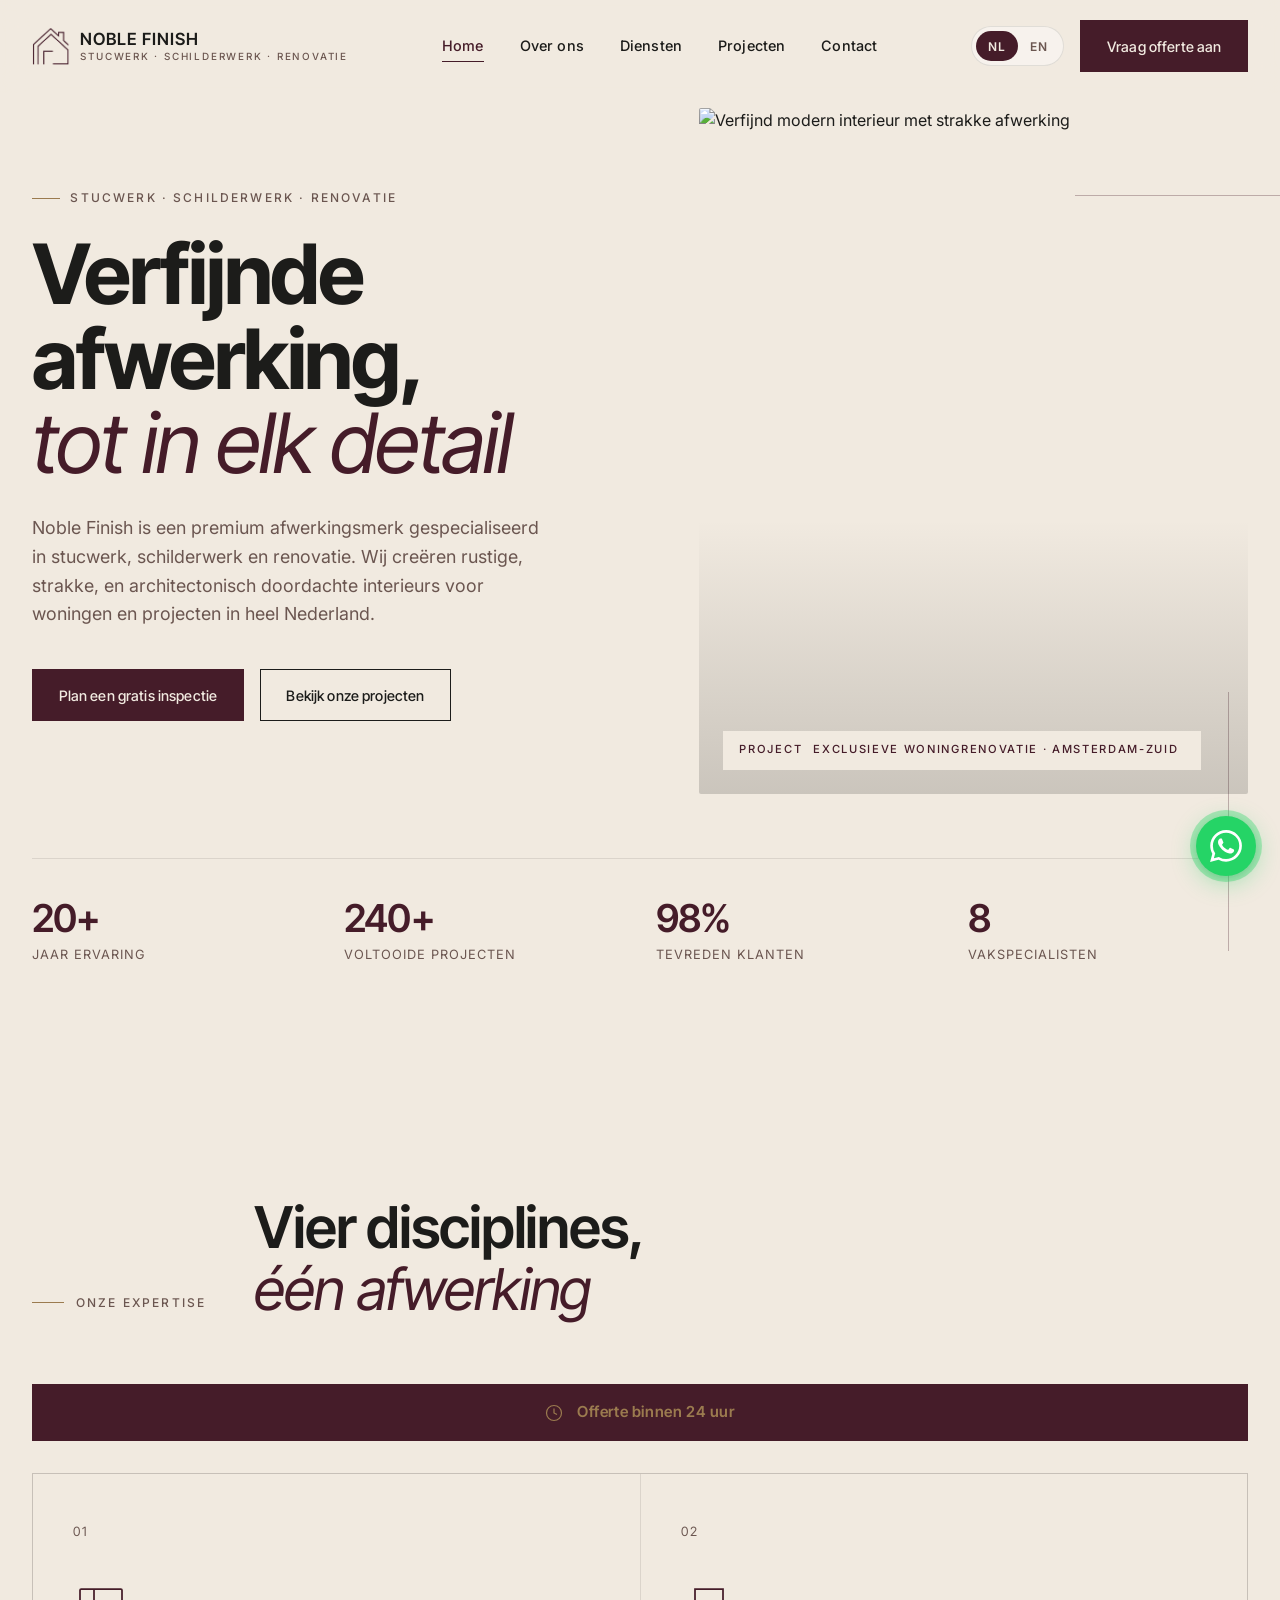
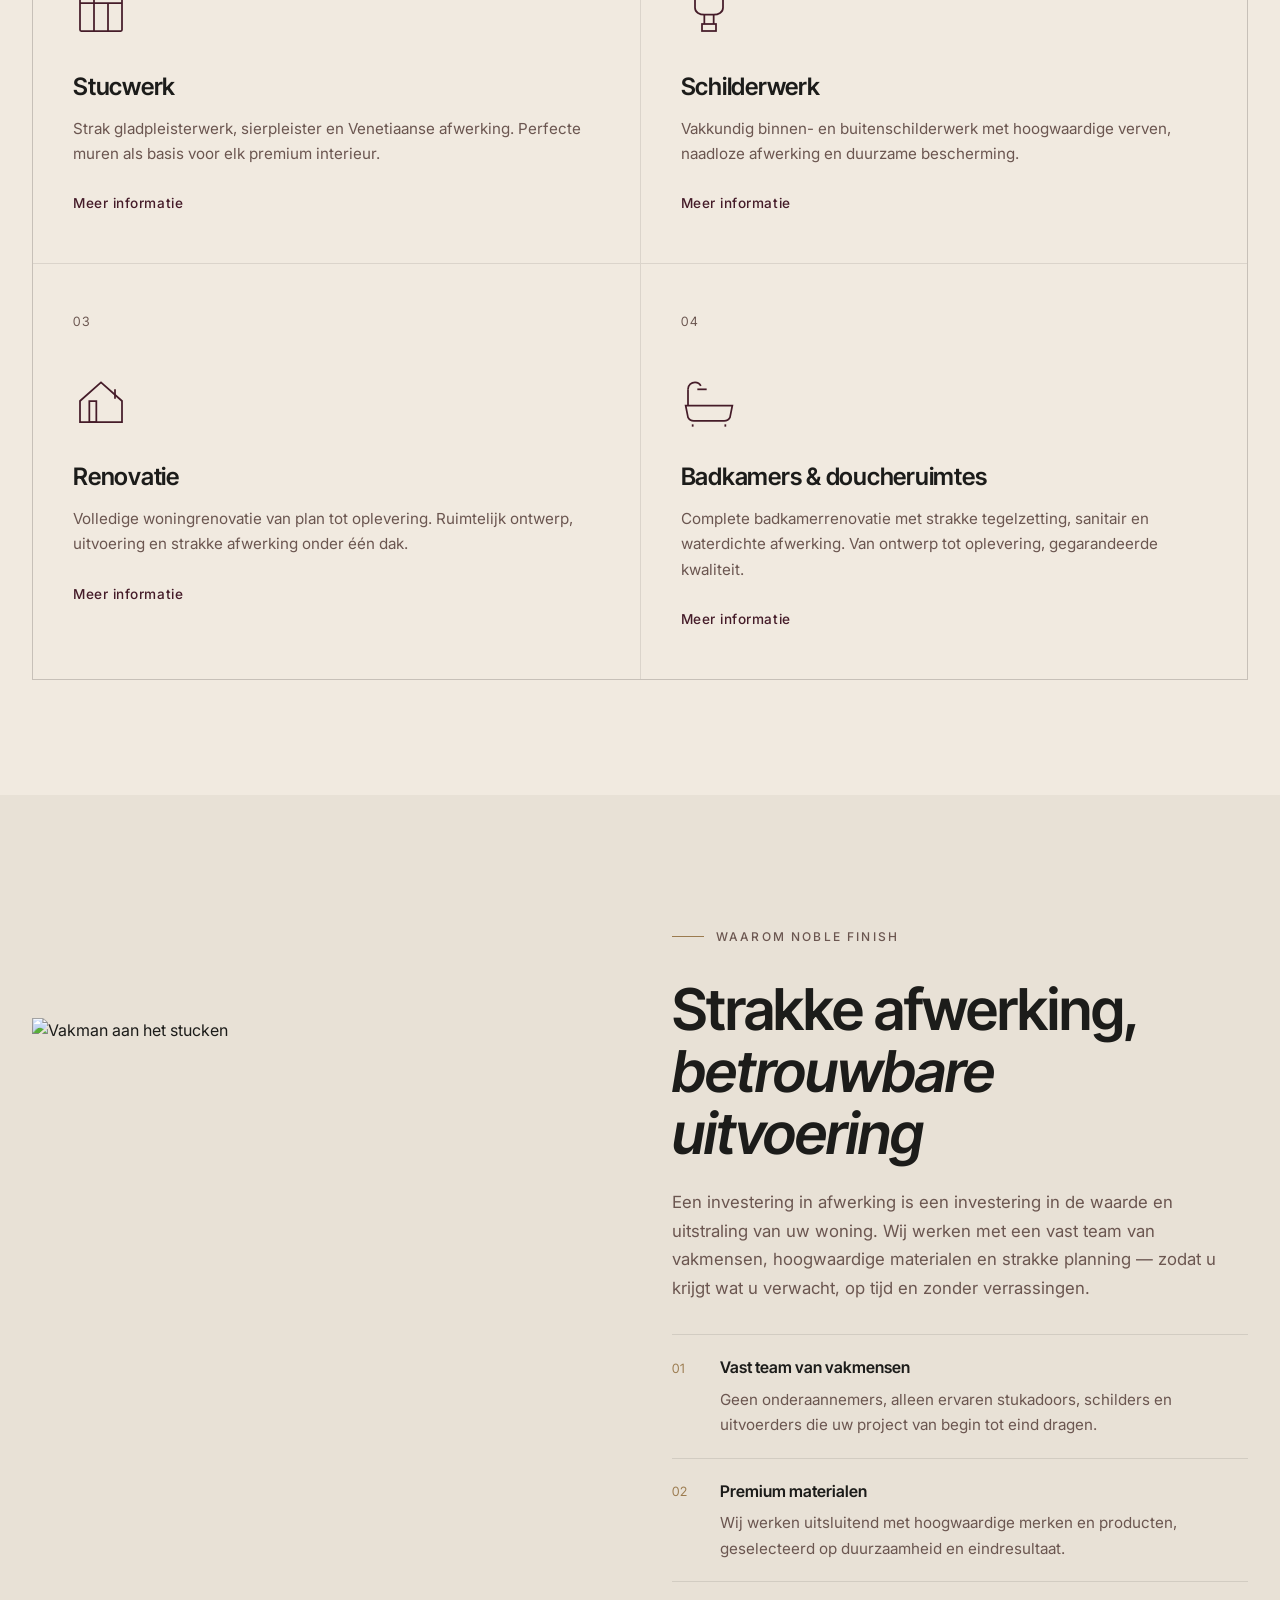
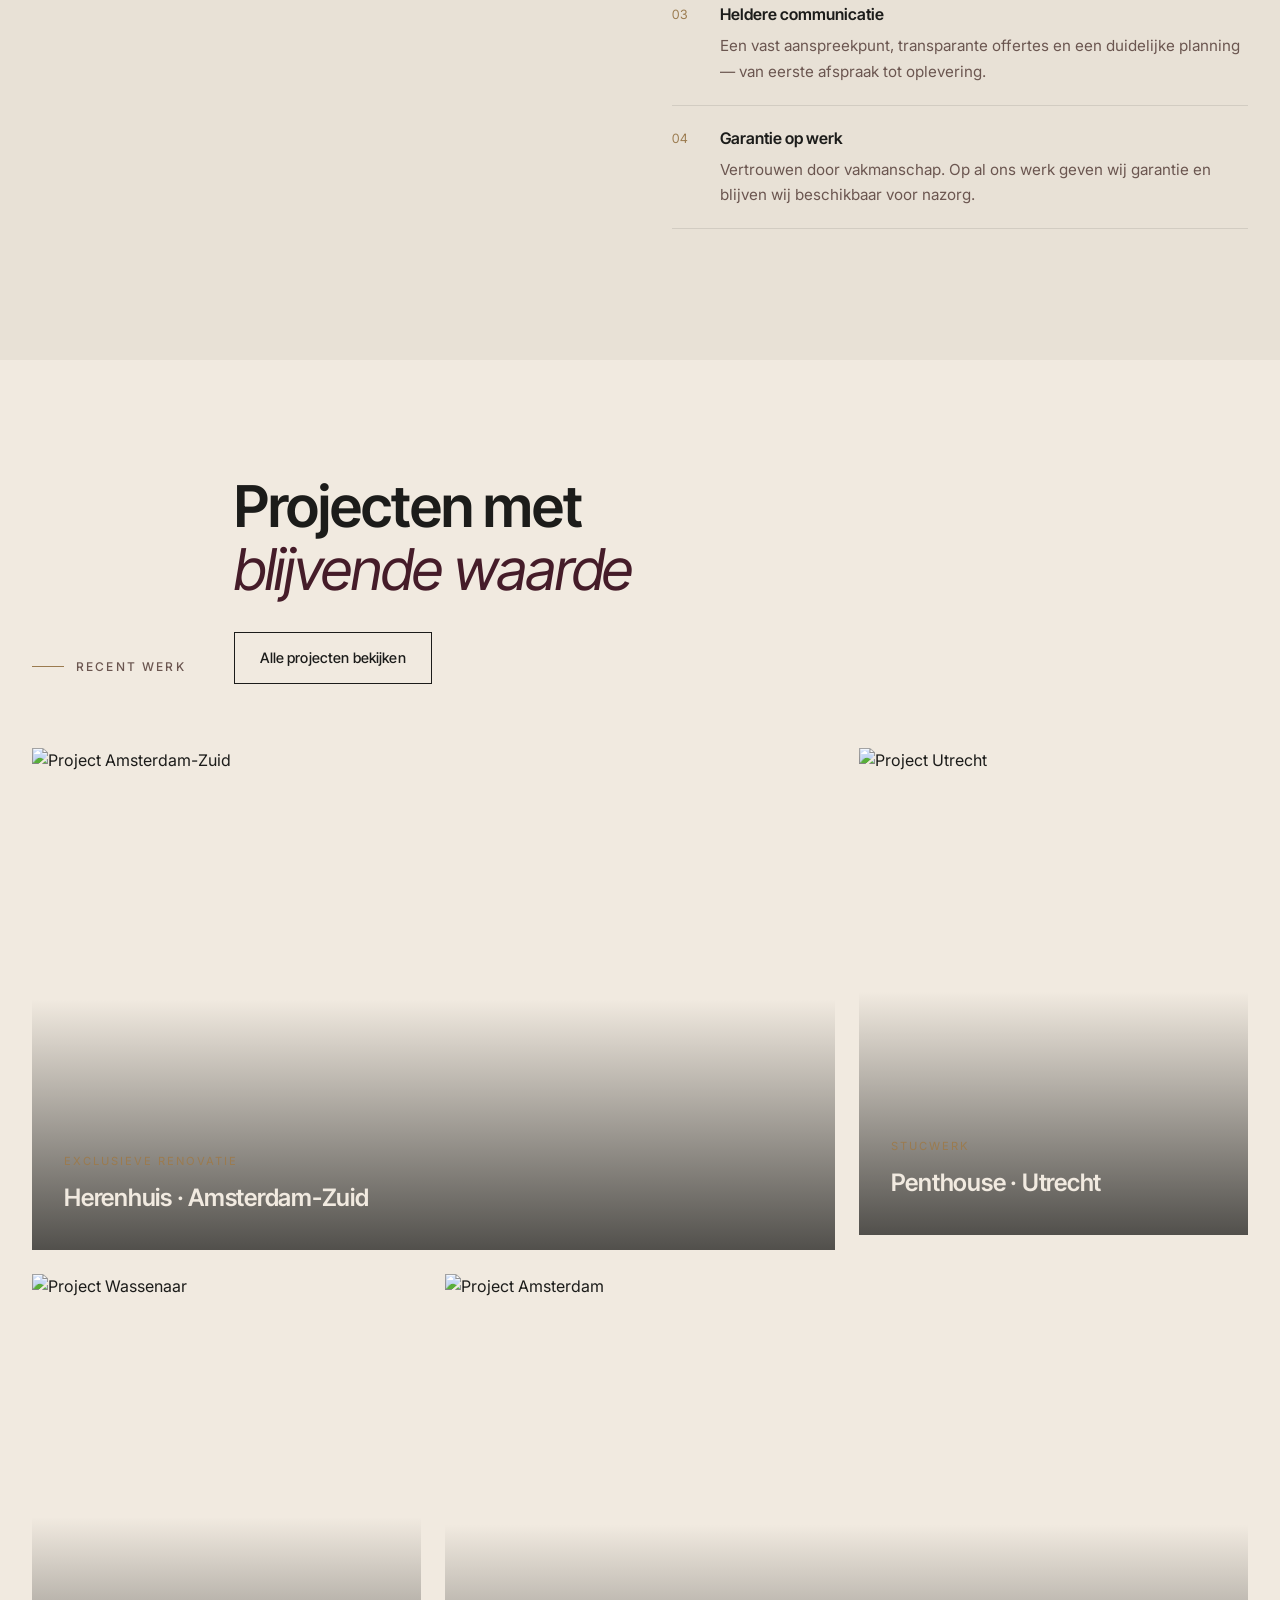
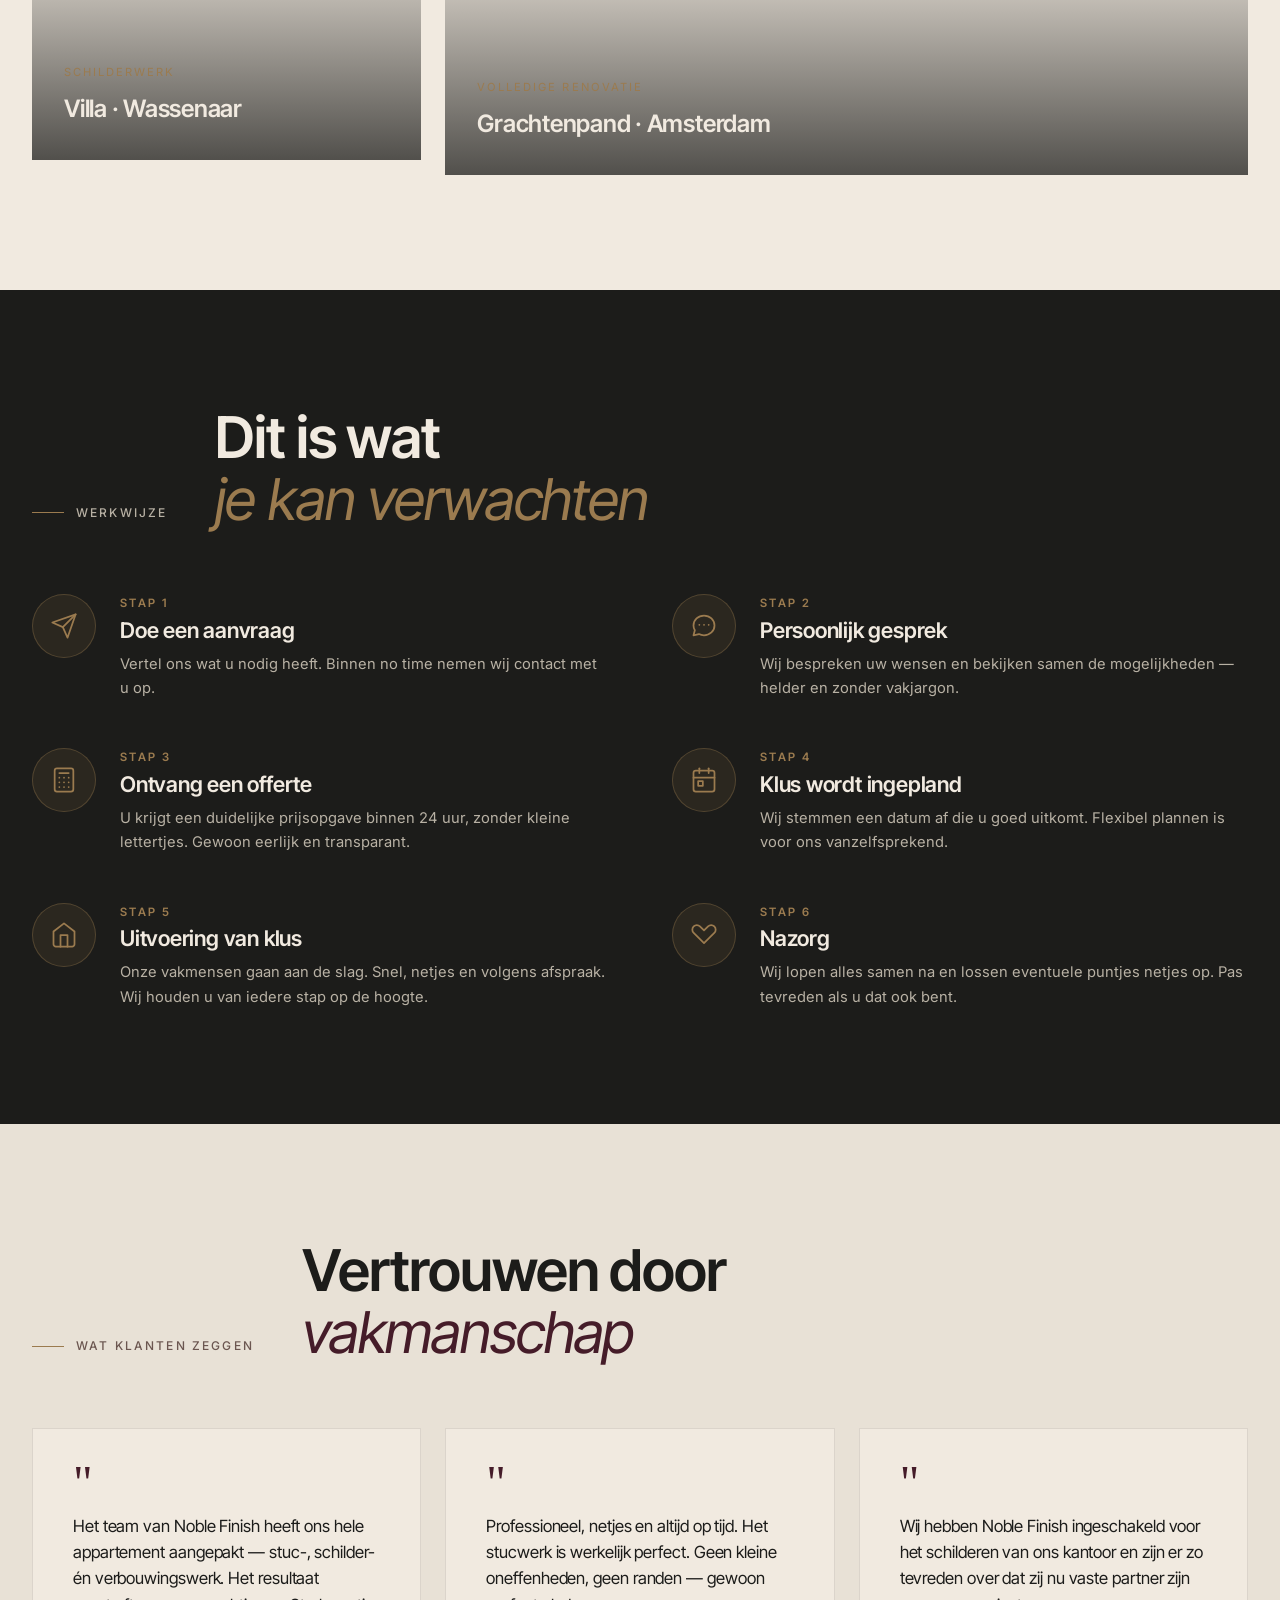
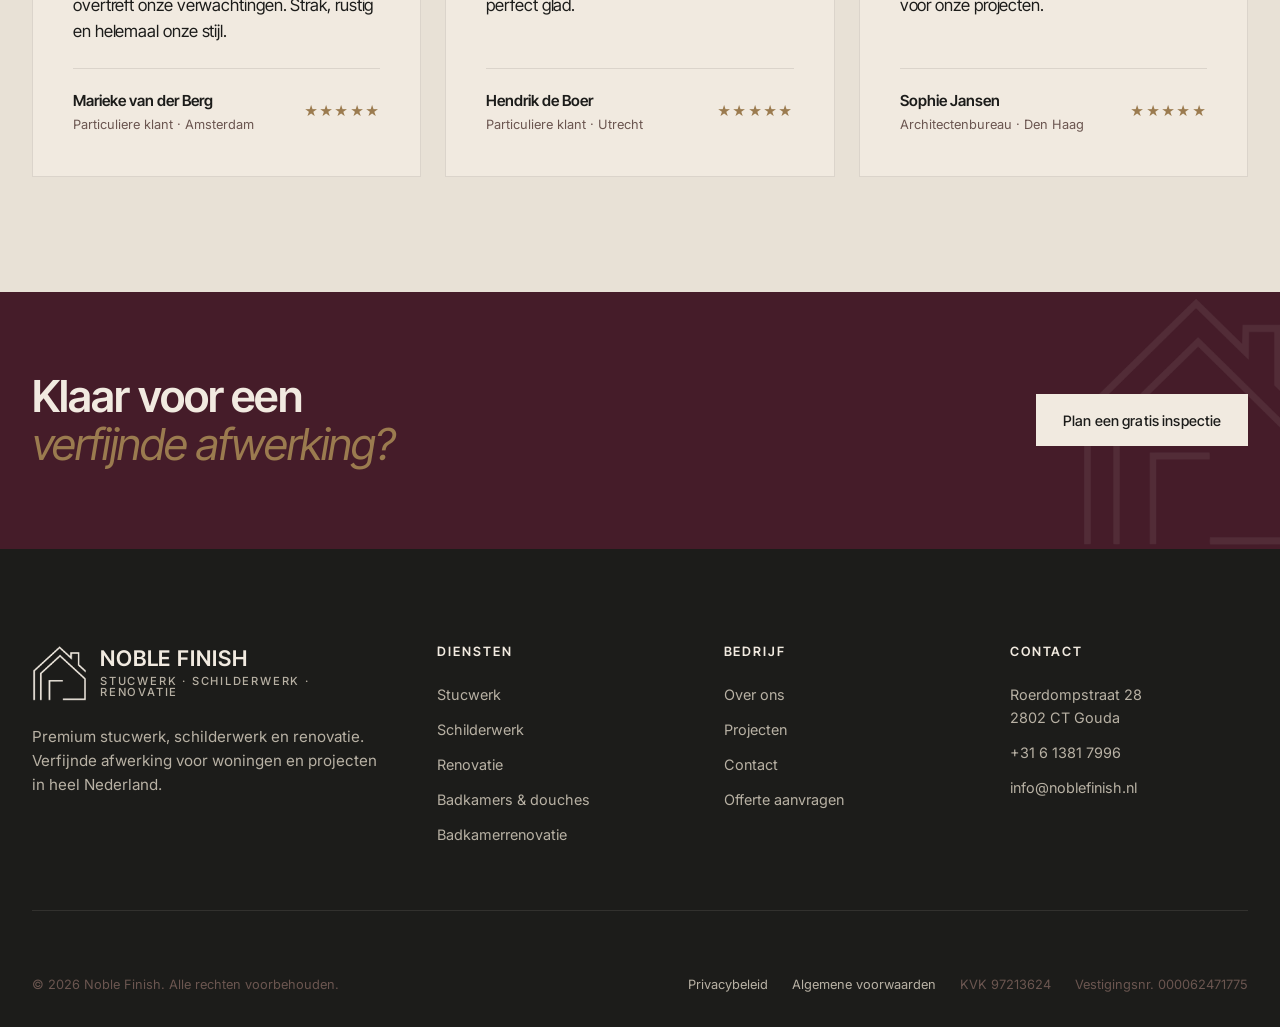
==== commit 2e3717c7: "upload_v4" ====
--- a/index.html
+++ b/index.html
@@ -520,7 +520,7 @@
                         <li><a href="services.html" data-i18n="footer.col2.l2">Schilderwerk</a></li>
                         <li><a href="services.html" data-i18n="footer.col2.l3">Renovatie</a></li>
                         <li><a href="services.html" data-i18n="footer.col2.l4">Badkamers &amp; douches</a></li>
-                        <li><a href="services.html" data-i18n="footer.col2.l5">Sierpleister</a></li>
+                        <li><a href="services.html" data-i18n="footer.col2.l5">Badkamerrenovatie</a></li>
                     </ul>
                 </div>
                 <div>
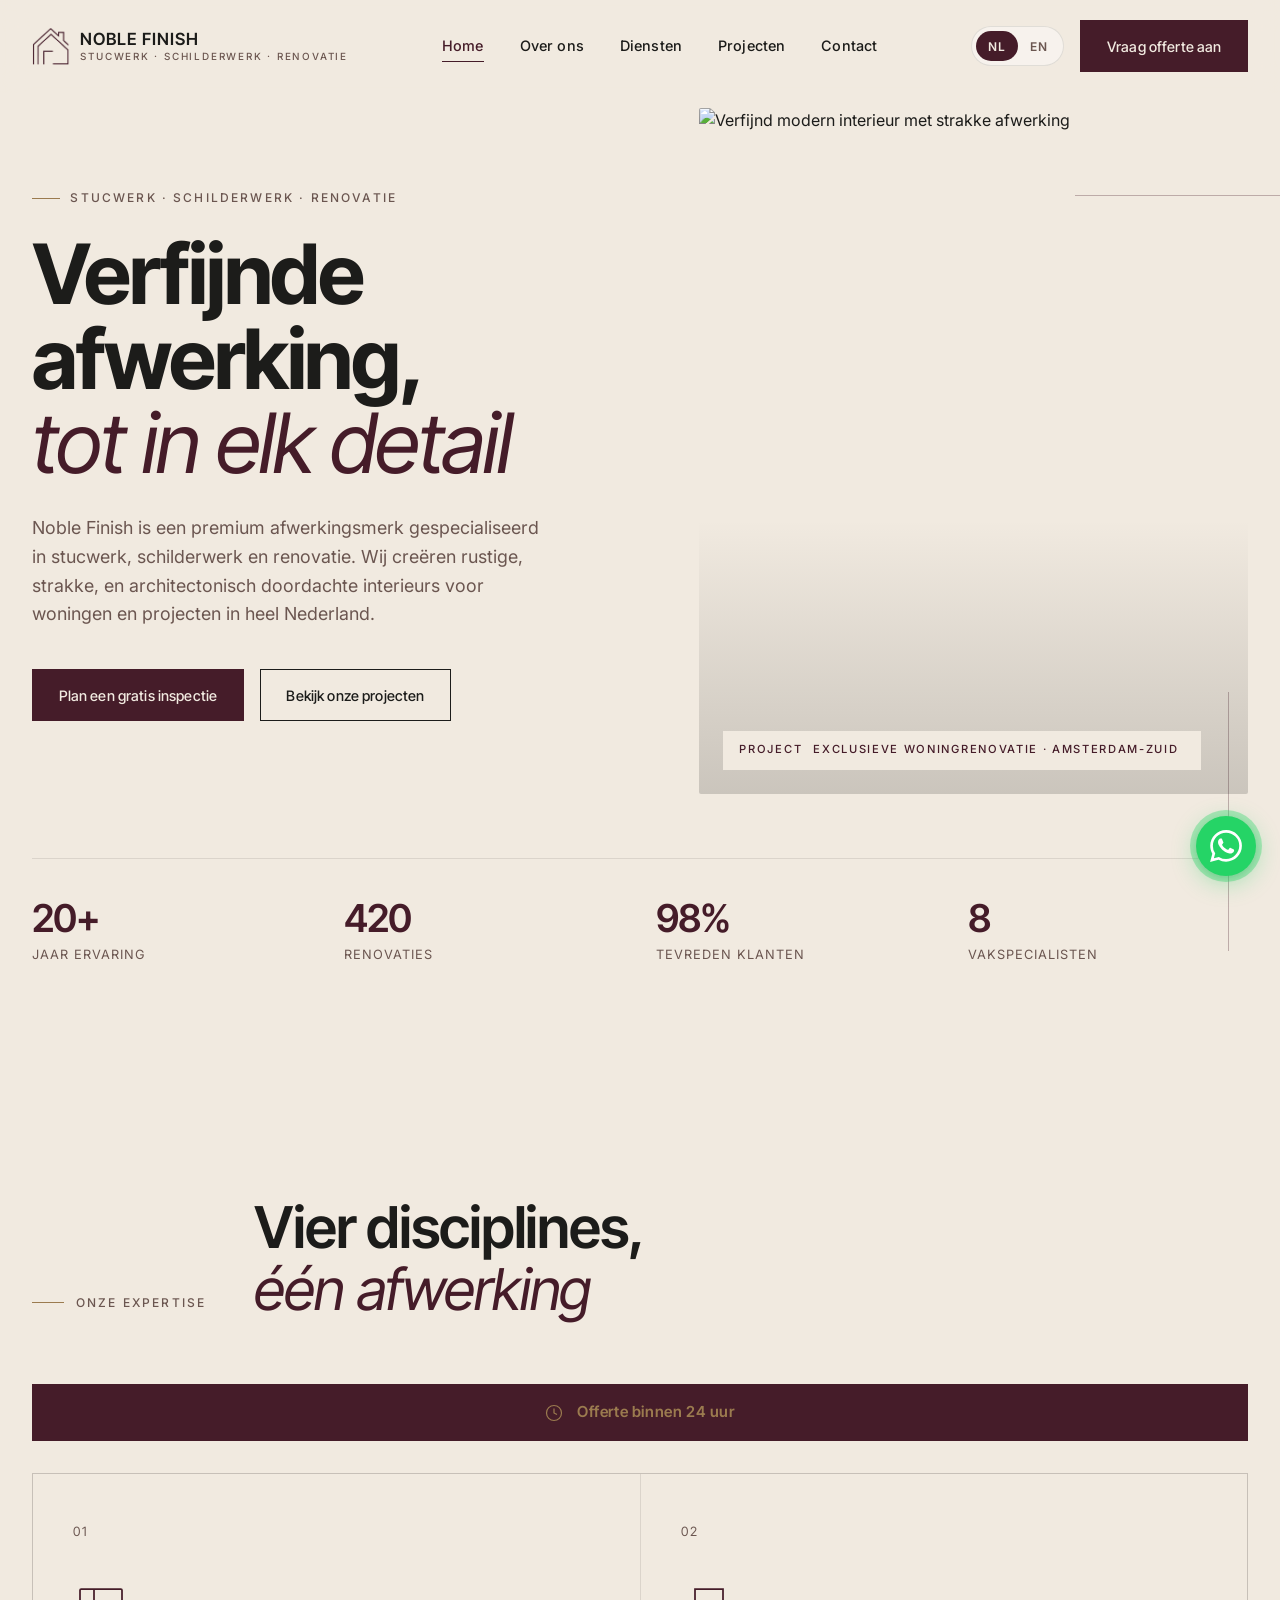
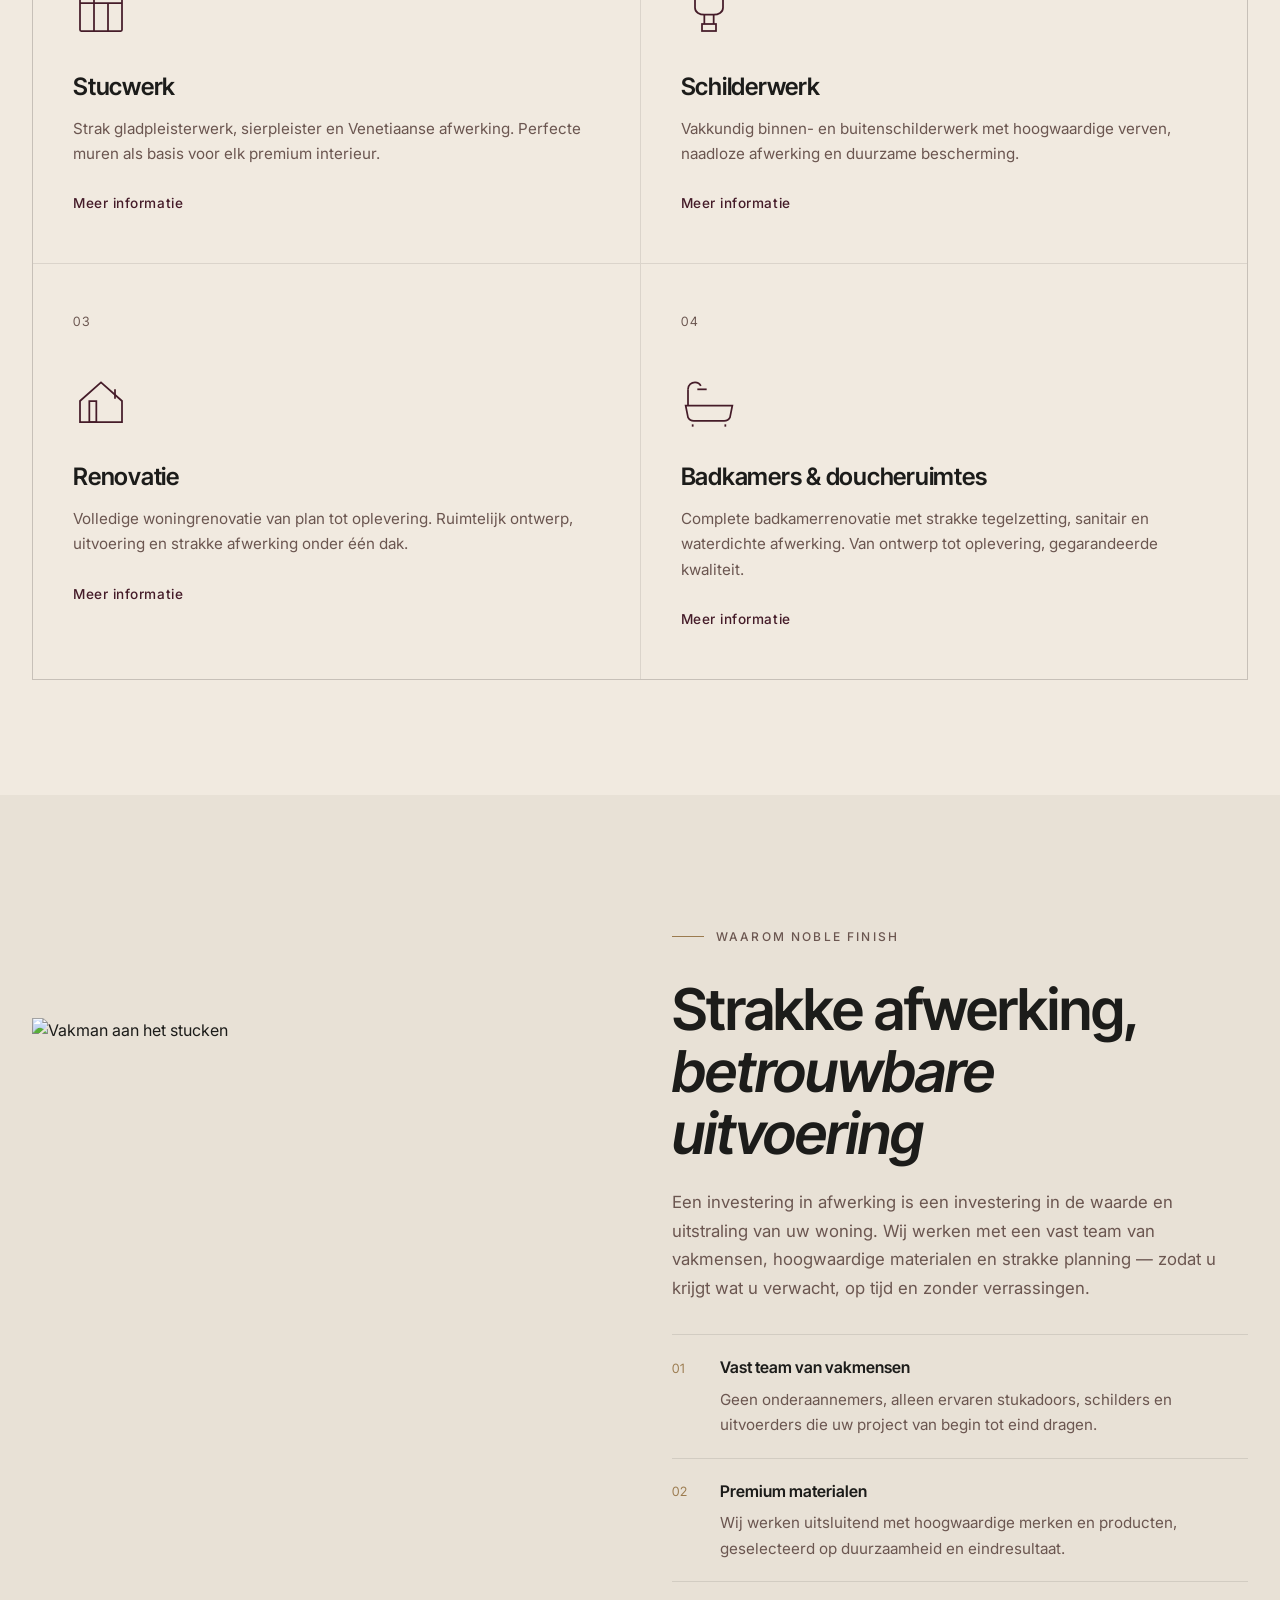
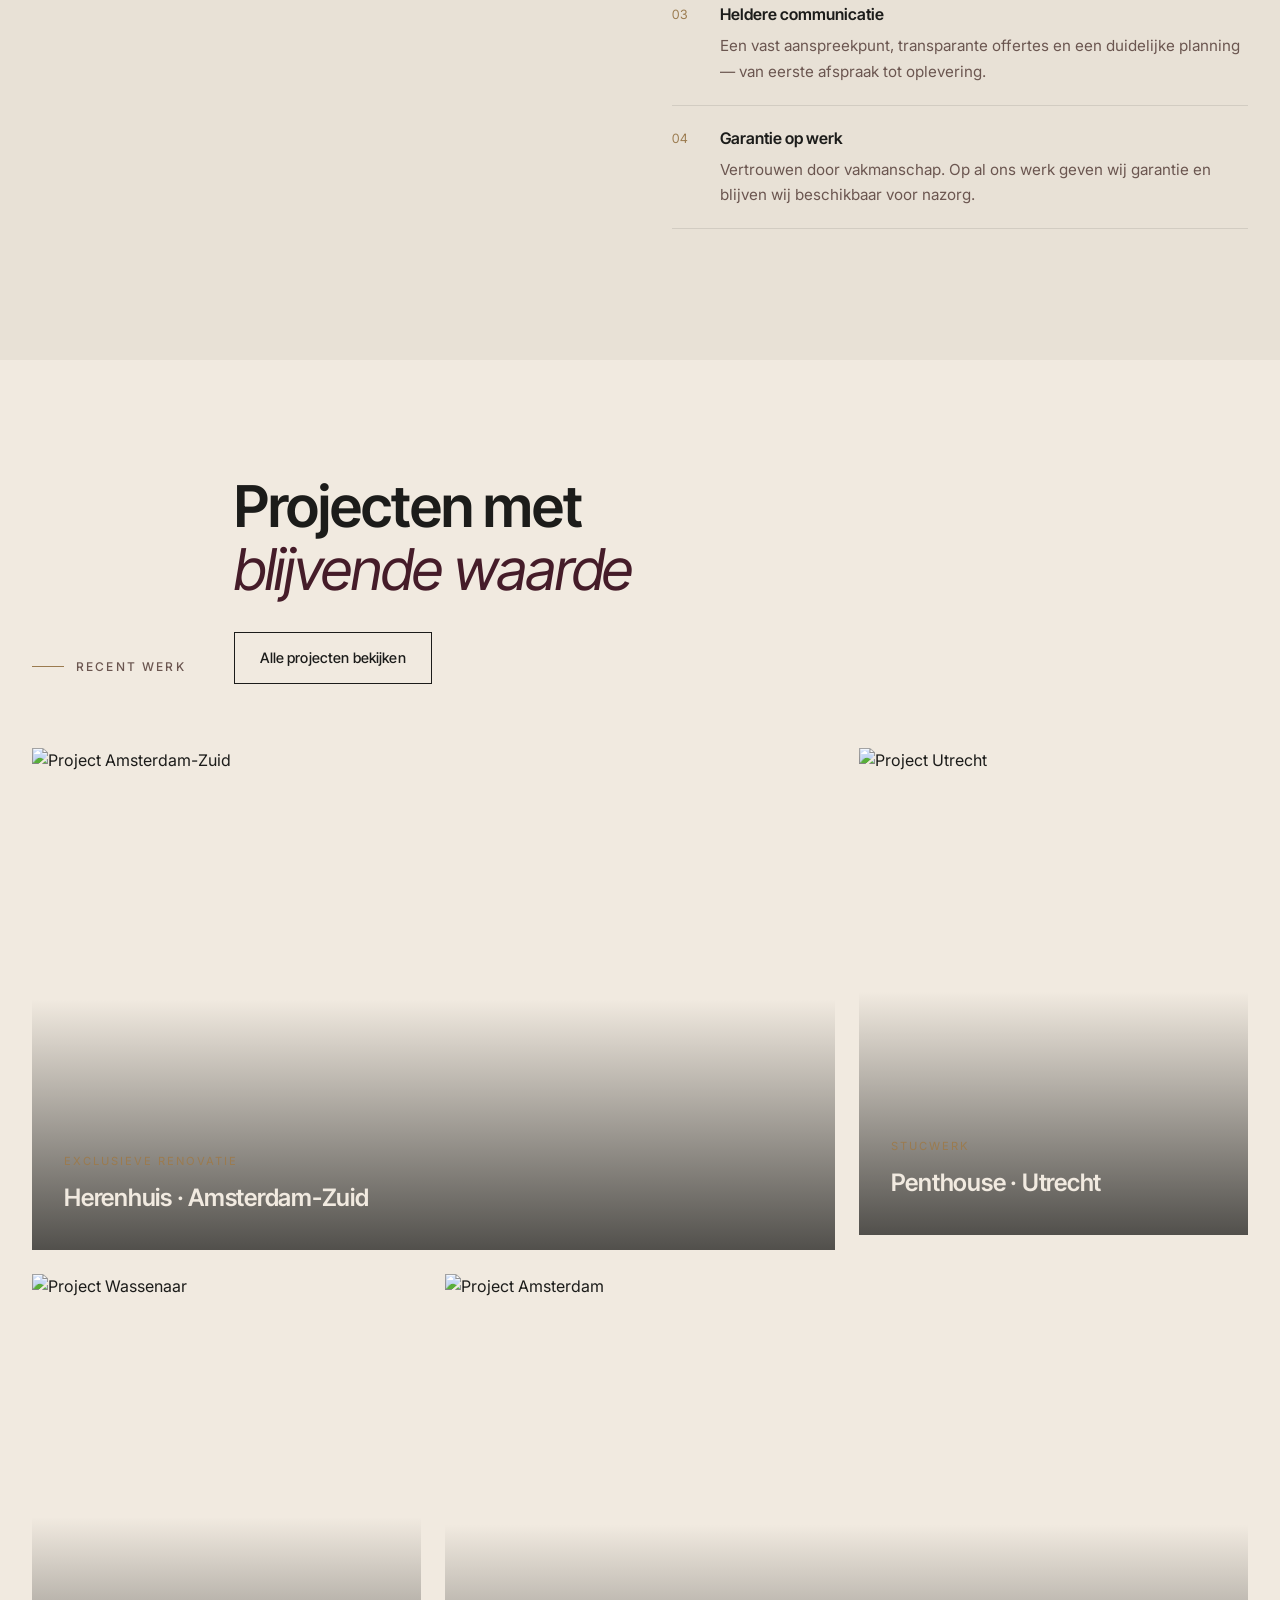
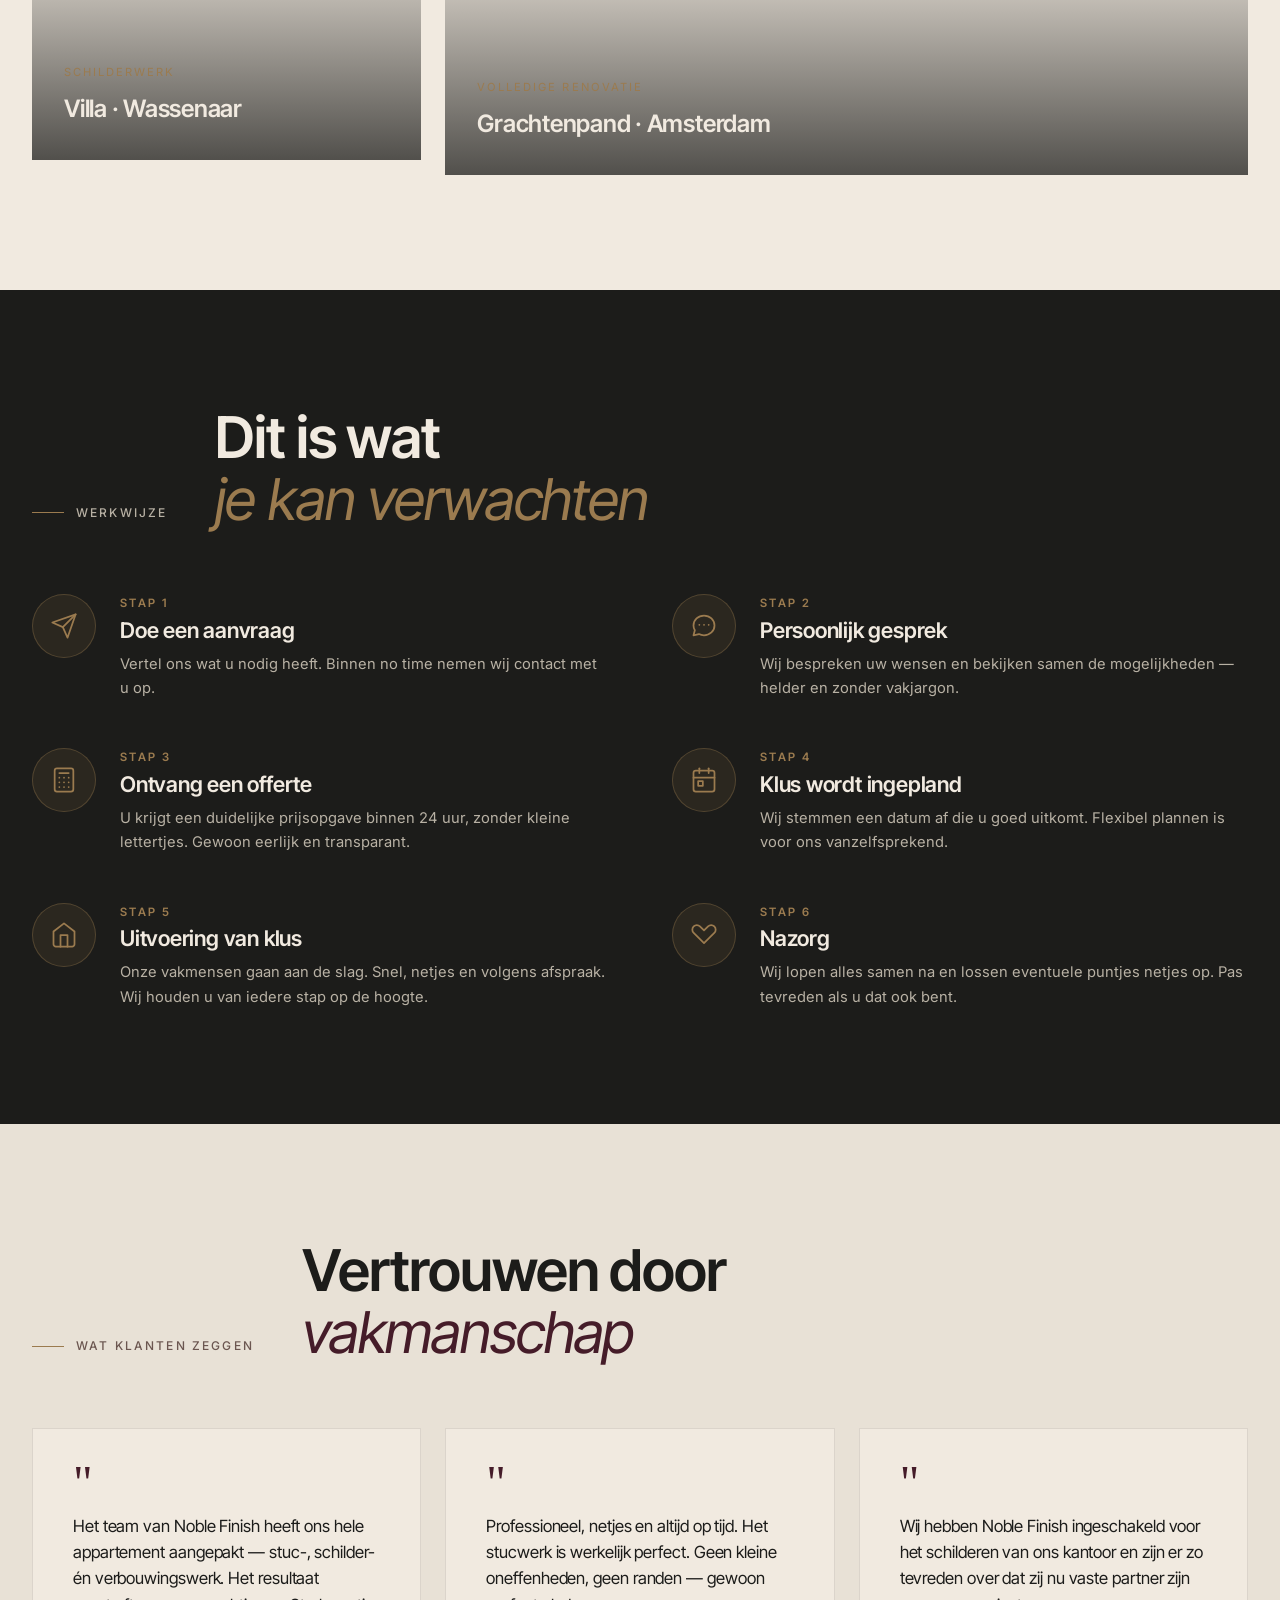
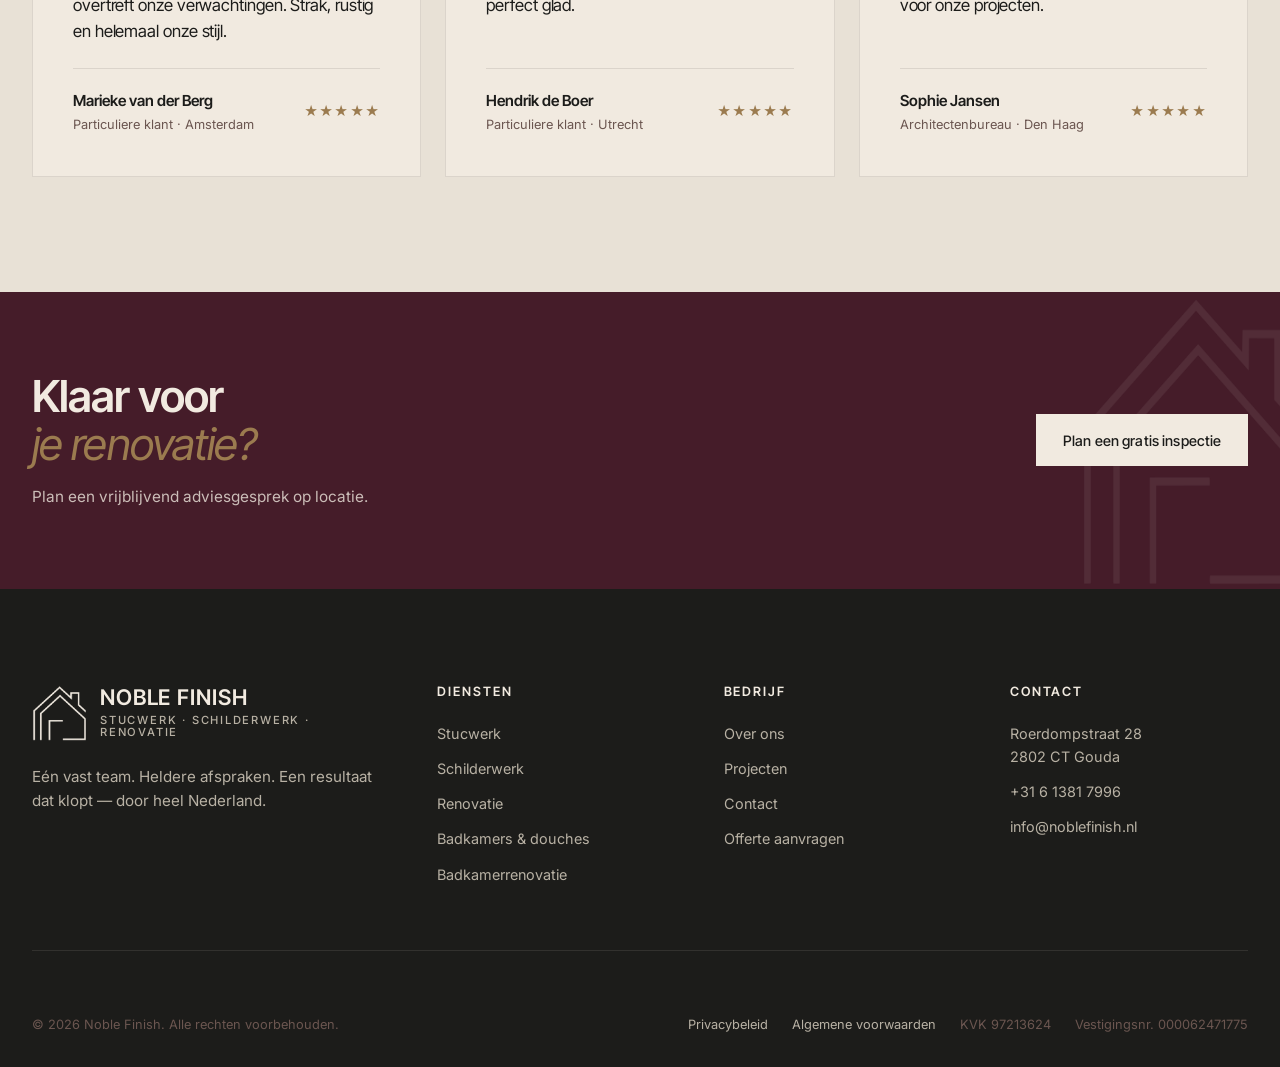
==== commit eb4e86b0: "upload_v5" ====
--- a/index.html
+++ b/index.html
@@ -111,8 +111,8 @@
                     <div class="stat__label" data-i18n="stats.years.label">Jaar ervaring</div>
                 </div>
                 <div class="stat">
-                    <div class="stat__num" data-i18n="stats.projects.num">240+</div>
-                    <div class="stat__label" data-i18n="stats.projects.label">Voltooide projecten</div>
+                    <div class="stat__num" data-i18n="stats.projects.num">420</div>
+                    <div class="stat__label" data-i18n="stats.projects.label">Renovaties</div>
                 </div>
                 <div class="stat">
                     <div class="stat__num" data-i18n="stats.clients.num">98%</div>
@@ -487,10 +487,13 @@
         <img src="assets/logos/icon-white.png" alt="" class="cta-strip__decoration" aria-hidden="true">
         <div class="container">
             <div class="cta-strip__inner reveal">
-                <h2>
-                    <span data-i18n="cta.title.l1">Klaar voor een</span><br>
-                    <em data-i18n="cta.title.l2">verfijnde afwerking?</em>
-                </h2>
+                <div>
+                    <h2>
+                        <span data-i18n="cta.title.l1">Klaar voor</span><br>
+                        <em data-i18n="cta.title.l2">je renovatie?</em>
+                    </h2>
+                    <p class="cta-strip__subtitle" data-i18n="cta.subtitle">Plan een vrijblijvend adviesgesprek op locatie.</p>
+                </div>
                 <a href="contact.html" class="btn btn--light" data-i18n="cta.button">
                     Plan een gratis inspectie
                     <span class="btn__arrow">→</span>
@@ -511,7 +514,7 @@
                             <span class="footer__brand-tag">Stucwerk · Schilderwerk · Renovatie</span>
                         </span>
                     </div>
-                    <p class="footer__tagline" data-i18n="footer.tagline">Premium stucwerk, schilderwerk en renovatie. Verfijnde afwerking voor woningen en projecten in heel Nederland.</p>
+                    <p class="footer__tagline" data-i18n="footer.tagline">Eén vast team. Heldere afspraken. Een resultaat dat klopt — door heel Nederland.</p>
                 </div>
                 <div>
                     <h4 class="footer__heading" data-i18n="footer.col2.heading">Diensten</h4>
--- a/css/styles.css
+++ b/css/styles.css
@@ -772,6 +772,13 @@
     font-weight: 400;
     color: var(--gold);
 }
+.cta-strip__subtitle {
+    color: rgba(241, 234, 224, 0.78);
+    font-size: clamp(0.95rem, 1.2vw, 1.05rem);
+    line-height: 1.55;
+    margin: 1rem 0 0;
+    max-width: 36rem;
+}
 .cta-strip__decoration {
     position: absolute;
     top: 0;
